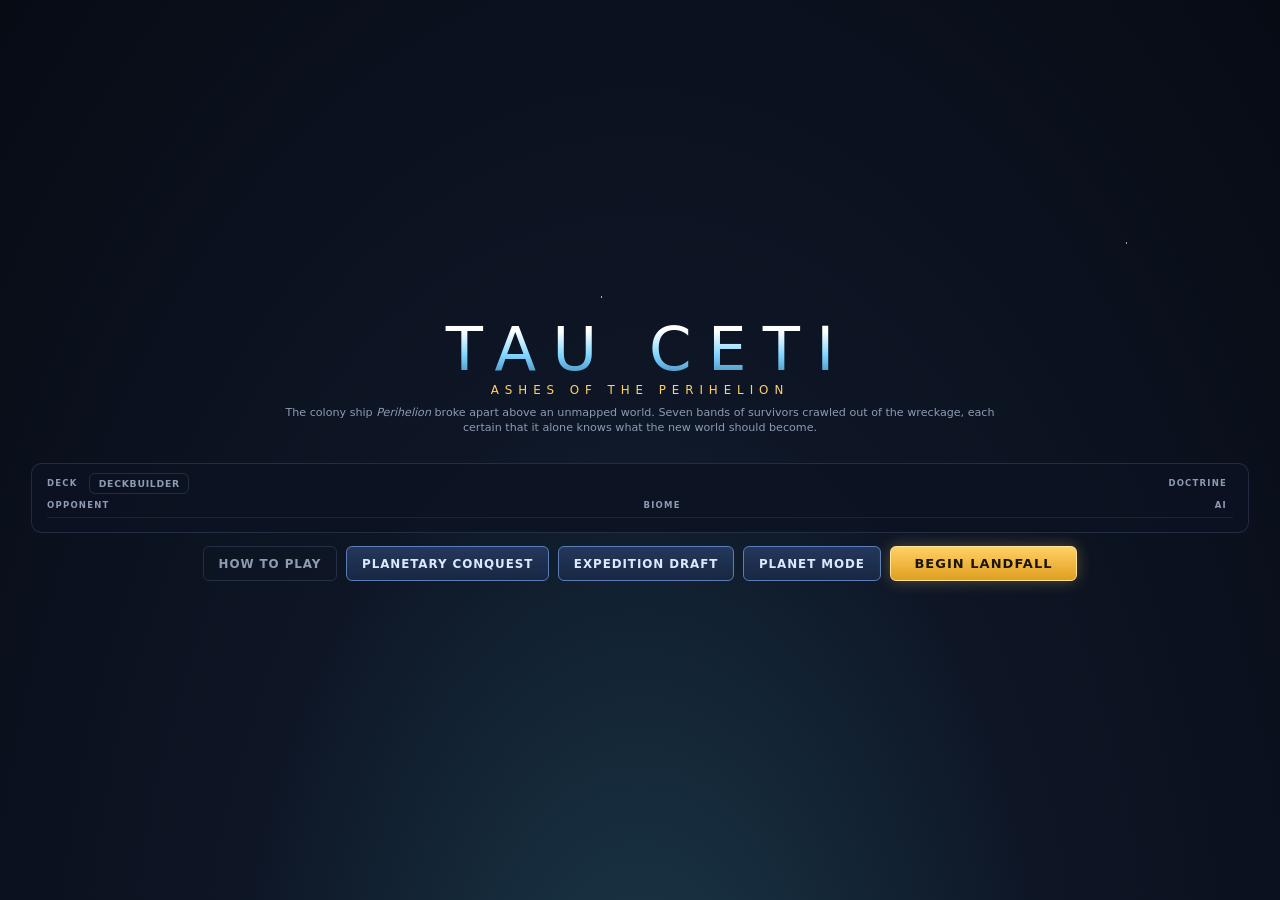
==== index.html @ 10f9f70a "Merge pull request #3 from Pandaemonium/planet-mode Add Planet Mode prototype: 7-faction simultaneou" ====
<!doctype html>
<html lang="en">
<head>
  <meta charset="utf-8">
  <meta name="viewport" content="width=device-width, initial-scale=1">
  <title>Tau Ceti — Ashes of the Perihelion</title>
  <link rel="stylesheet" href="css/style.css">
  <link rel="stylesheet" href="css/planet.css">
</head>
<body>
  <div id="stars"></div>

  <!-- ============================== title / faction select -->
  <section id="screen-title" class="screen">
    <header class="title-head">
      <h1>TAU CETI</h1>
      <p class="tagline">Ashes of the Perihelion</p>
      <p class="intro">
        The colony ship <i>Perihelion</i> broke apart above an unmapped world. Seven bands of survivors
        crawled out of the wreckage, each certain that it alone knows what the new world should become.
      </p>
    </header>

    <div id="faction-list" class="faction-list"></div>

    <div class="setup-panel">
      <div class="setup-row">
        <div class="setup-group">
          <span class="label">Deck</span>
          <div id="deck-chips" class="chips"></div>
          <button id="btn-builder" class="btn ghost small">Deckbuilder</button>
        </div>
        <div class="setup-group">
          <span class="label">Doctrine</span>
          <div id="doc-chips" class="chips"></div>
        </div>
      </div>
      <div class="setup-row">
        <div class="setup-group">
          <span class="label">Opponent</span>
          <div id="opp-chips" class="chips"></div>
        </div>
        <div class="setup-group">
          <span class="label">Biome</span>
          <div id="biome-chips" class="chips"></div>
        </div>
        <div class="setup-group">
          <span class="label">AI</span>
          <div id="diff-chips" class="chips"></div>
        </div>
      </div>
      <div id="setup-desc" class="setup-desc"></div>
    </div>

    <div class="title-buttons">
      <button id="btn-help" class="btn ghost">How to play</button>
      <button id="btn-campaign" class="btn mode-btn">Planetary Conquest</button>
      <button id="btn-draft" class="btn mode-btn">Expedition Draft</button>
      <button id="btn-planet" class="btn mode-btn">Planet Mode</button>
      <button id="btn-start" class="btn primary">Begin Landfall</button>
    </div>
  </section>

  <!-- ============================== game table -->
  <section id="screen-game" class="screen hidden">
    <aside id="side">
      <div id="inspector" class="inspector">
        <div class="insp-empty">Hover a card, unit, location, or lane terrain to inspect it.</div>
      </div>
      <div class="log-wrap">
        <div class="side-title">Colony Log</div>
        <div id="log" class="log"></div>
      </div>
      <div class="side-buttons">
        <button id="btn-help2" class="btn ghost small">Rules</button>
        <button id="btn-mute" class="btn ghost small" title="Toggle sound">🔊</button>
        <button id="btn-quit" class="btn ghost small">Concede</button>
      </div>
    </aside>

    <main id="table">
      <div class="row top-row">
        <div id="leader-1" class="leader-slot"></div>
        <div id="hand-1" class="opp-hand"></div>
      </div>
      <div id="field">
        <div id="lanes"></div>
        <div class="mid-row">
          <div id="hint" class="hint"></div>
          <button id="end-turn" class="btn end-turn">End Turn</button>
        </div>
      </div>
      <div class="row bottom-row">
        <div id="leader-0" class="leader-slot"></div>
        <div id="hand-0" class="hand"></div>
      </div>
    </main>
  </section>

  <!-- ============================== planet mode (prototype; see design/planet-mode.md) -->
  <section id="screen-planet" class="screen hidden">
    <div id="pl-map-wrap">
      <svg id="pl-map" viewBox="-512 -512 1024 1024" xmlns="http://www.w3.org/2000/svg"></svg>
      <div id="pl-banner" class="hidden"></div>
      <button id="pl-skip" class="btn small ghost hidden">Skip</button>
    </div>
    <aside id="pl-side">
      <div id="pl-head"></div>
      <div id="pl-sector"></div>
      <div id="pl-standings"></div>
      <div id="pl-log"></div>
    </aside>
    <div id="pl-handbar">
      <div id="pl-hand"></div>
      <div class="pl-controls">
        <button id="pl-quit" class="btn ghost small">Quit game</button>
        <button id="pl-auto" class="btn small hidden">Auto-play</button>
        <button id="pl-commit" class="btn primary">Commit orders</button>
      </div>
    </div>
    <div id="pl-overlay" class="hidden"></div>
  </section>

  <div id="fx"></div>
  <div id="modal" class="modal hidden"><div id="modal-box" class="modal-box"></div></div>

  <script src="js/world.js"></script>
  <script src="js/art.js"></script>
  <script src="js/cards.js"></script>
  <script src="js/engine.js"></script>
  <script src="js/ai.js"></script>
  <script src="js/decks.js"></script>
  <script src="js/audio.js"></script>
  <script src="js/ui.js"></script>
  <script src="js/planet_cards.js"></script>
  <script src="js/planet.js"></script>
  <script src="js/planet_ai.js"></script>
  <script src="js/planet_ui.js"></script>
</body>
</html>
---- css/style.css ----
/* TAU CETI — everything is sized in rem, and 1rem tracks the viewport, so the whole table scales. */
:root {
  --bg0: #070b14;
  --bg1: #0e1626;
  --panel: rgba(20, 30, 50, 0.72);
  --panel-line: rgba(140, 170, 220, 0.18);
  --ink: #e8eef8;
  --muted: #8d9bb3;
  --gold: #ffd166;
  --energy: #4fd1ff;
  --research: #b58cff;
  --atk: #f2a53a;
  --hp: #e5484d;
  --good: #58d68d;
  --psi: #d08bff;
  --fc: #b9b3a3;
}
.f-neutral { --fc: #b9b3a3; }
.f-rootbound { --fc: #5fbf6a; }
.f-ironwake { --fc: #e39a4a; }
.f-synod { --fc: #6fb6ff; }
.f-tide { --fc: #e06bb5; }
.f-cinder { --fc: #ef5350; }
.f-auric { --fc: #ffd54f; }
.f-redline { --fc: #4dd0e1; }
.f-boss { --fc: #b388ff; }

html { font-size: max(6px, min(1vh, 0.58vw)); }
* { box-sizing: border-box; }
body {
  margin: 0; height: 100vh; overflow: hidden; color: var(--ink);
  font-family: "Segoe UI", system-ui, -apple-system, "Helvetica Neue", Arial, sans-serif;
  font-size: 1.6rem;
  background: radial-gradient(ellipse at 50% 120%, #1b3a4b 0%, var(--bg1) 45%, var(--bg0) 100%);
  user-select: none;
}
#stars {
  position: fixed; inset: 0; pointer-events: none; opacity: 0.7;
  background-image:
    radial-gradient(1px 1px at 12% 18%, #fff 50%, transparent 51%),
    radial-gradient(1px 1px at 31% 72%, #cfe 50%, transparent 51%),
    radial-gradient(1.5px 1.5px at 47% 33%, #fff 50%, transparent 51%),
    radial-gradient(1px 1px at 63% 12%, #fdf 50%, transparent 51%),
    radial-gradient(1px 1px at 78% 58%, #fff 50%, transparent 51%),
    radial-gradient(1.5px 1.5px at 88% 27%, #cdf 50%, transparent 51%),
    radial-gradient(1px 1px at 22% 44%, #fff 50%, transparent 51%),
    radial-gradient(1px 1px at 56% 84%, #fff 50%, transparent 51%),
    radial-gradient(1px 1px at 94% 81%, #fff 50%, transparent 51%),
    radial-gradient(1px 1px at 5% 88%, #fff 50%, transparent 51%);
}
.hidden { display: none !important; }
.screen { position: fixed; inset: 0; }
b { color: var(--gold); font-weight: 700; }

/* ------------------------------------------------------------ buttons */
.btn {
  font: inherit; font-weight: 700; letter-spacing: 0.08em; text-transform: uppercase;
  color: var(--ink); background: #22314f; border: 1px solid #47608f; border-radius: 0.8rem;
  padding: 1rem 2rem; cursor: pointer; transition: transform 0.12s, background 0.15s, box-shadow 0.15s;
}
.btn:hover:not(:disabled) { background: #2d4270; transform: translateY(-1px); }
.btn:disabled { opacity: 0.4; cursor: default; }
.btn.primary { background: linear-gradient(180deg, #ffd166, #e09f1f); color: #1d1503; border-color: #ffe29b; box-shadow: 0 0 2rem rgba(255, 209, 102, 0.3); }
.btn.primary:hover:not(:disabled) { background: linear-gradient(180deg, #ffe08f, #f0b030); }
.btn.mode-btn { background: linear-gradient(180deg, #24385c, #182742); border-color: #5c7eb8; color: #dbe9ff; }
.btn.mode-btn:hover:not(:disabled) { background: linear-gradient(180deg, #2f4978, #203457); box-shadow: 0 0 1.4rem rgba(111, 182, 255, 0.25); }
.btn.ghost { background: transparent; border-color: var(--panel-line); color: var(--muted); }
.btn.ghost:hover:not(:disabled) { color: var(--ink); background: rgba(255, 255, 255, 0.06); }
.btn.small { padding: 0.55rem 1.1rem; font-size: 1.25rem; }

/* ------------------------------------------------------------ title screen */
#screen-title { display: flex; flex-direction: column; align-items: center; justify-content: center; gap: 1.8rem; padding: 1.6rem 2.8rem; overflow-y: auto; }
.title-head { text-align: center; }
.title-head h1 {
  margin: 0; font-size: 8.2rem; font-weight: 200; letter-spacing: 2.2rem; text-indent: 2.2rem; line-height: 1;
  background: linear-gradient(180deg, #fff 20%, #7fd4ff 60%, #3c7fb0); -webkit-background-clip: text; background-clip: text; color: transparent;
}
.tagline { margin: 0.4rem 0 0; font-size: 1.6rem; letter-spacing: 0.8rem; text-transform: uppercase; color: var(--gold); }
.intro { max-width: 96rem; margin: 1rem auto 0; color: var(--muted); line-height: 1.4; font-size: 1.5rem; }

.faction-list {
  display: grid; grid-template-columns: repeat(7, minmax(0, 1fr)); gap: 1.2rem;
  width: 100%; max-width: 164rem;
}
.faction {
  padding: 1.4rem 1.1rem 1.2rem; border-radius: 1.4rem; cursor: pointer; text-align: center;
  background: linear-gradient(180deg, color-mix(in srgb, var(--fc) 14%, #111a2c), #0d1524);
  border: 2px solid color-mix(in srgb, var(--fc) 32%, transparent);
  transition: transform 0.15s, box-shadow 0.15s, border-color 0.15s;
  display: flex; flex-direction: column; gap: 0.55rem; min-width: 0;
}
.faction:hover { transform: translateY(-0.5rem); }
.faction.chosen { border-color: var(--fc); box-shadow: 0 0 3rem color-mix(in srgb, var(--fc) 45%, transparent); transform: translateY(-0.5rem); }
.faction .f-glyph { font-size: 4.4rem; line-height: 1.05; }
.faction .f-glyph.has-art {
  width: 7.4rem; height: 7.4rem; margin: 0 auto 0.2rem; border-radius: 50%; overflow: hidden;
  border: 0.26rem solid var(--fc); box-shadow: 0 0 1.4rem color-mix(in srgb, var(--fc) 50%, transparent);
}
.art-img { width: 100%; height: 100%; object-fit: cover; display: block; }
.faction .f-name { font-size: 1.75rem; font-weight: 700; color: var(--fc); letter-spacing: 0.03em; line-height: 1.15; }
.faction .f-leader { font-size: 1.1rem; text-transform: uppercase; letter-spacing: 0.09em; color: var(--muted); }
.faction .f-motto { font-style: italic; font-size: 1.2rem; min-height: 4.4rem; line-height: 1.3; color: #d6e0f0; }
.faction .f-style { font-size: 1.2rem; color: var(--muted); min-height: 5.2rem; line-height: 1.3; }
.faction .f-power { font-size: 1.18rem; background: rgba(0, 0, 0, 0.34); border-radius: 0.7rem; padding: 0.65rem; line-height: 1.3; min-height: 5.4rem; }
.faction .f-power span { color: var(--fc); font-weight: 700; display: block; margin-bottom: 0.2rem; }
.faction .f-deck { align-self: center; margin-top: auto; }

.setup-panel {
  width: 100%; max-width: 164rem; background: rgba(12, 19, 34, 0.78);
  border: 1px solid var(--panel-line); border-radius: 1.4rem; padding: 1.2rem 2rem;
  display: flex; flex-direction: column; gap: 0.9rem;
}
.setup-row { display: flex; flex-wrap: wrap; align-items: center; justify-content: space-between; gap: 1.2rem 2.4rem; }
.setup-group { display: flex; align-items: center; gap: 0.8rem; flex-wrap: wrap; }
.setup-desc {
  font-size: 1.35rem; color: #b9c8e0; border-top: 1px solid rgba(140, 170, 220, 0.12);
  padding-top: 0.7rem; display: flex; justify-content: space-between; gap: 2rem; flex-wrap: wrap;
}
.setup-desc span b { color: var(--gold); }
.label { text-transform: uppercase; letter-spacing: 0.14em; font-size: 1.15rem; color: var(--muted); font-weight: 700; }
.chips { display: flex; gap: 0.45rem; flex-wrap: wrap; }
.chip { padding: 0.45rem 1.05rem; border-radius: 10rem; border: 1px solid var(--panel-line); color: var(--muted); cursor: pointer; font-size: 1.28rem; transition: background 0.12s, color 0.12s; }
.chip:hover { color: var(--ink); border-color: rgba(200, 220, 255, 0.35); }
.chip.on { background: var(--fc); color: #0a0f18; border-color: var(--fc); font-weight: 700; }
.title-buttons { display: flex; gap: 1.2rem; flex-wrap: wrap; justify-content: center; }
.title-buttons .primary { font-size: 1.75rem; padding: 1.15rem 3.2rem; }

/* ------------------------------------------------------------ game layout */
#screen-game { display: flex; }
#side {
  width: 30rem; flex: none; display: flex; flex-direction: column; gap: 1rem; padding: 1.2rem;
  background: rgba(6, 10, 18, 0.72); border-right: 1px solid var(--panel-line);
}
#table { flex: 1; min-width: 0; display: flex; flex-direction: column; padding: 1rem 1.6rem; gap: 0.6rem; }
.row { display: flex; align-items: center; gap: 1.6rem; }
.top-row { height: 10.6rem; flex: none; }
.bottom-row { height: 25rem; flex: none; align-items: flex-end; }
.bottom-row .leader-slot { align-self: center; }
.leader-slot { width: 45rem; flex: none; }

/* The battlefield: seven lane columns. */
#field { flex: 1; min-height: 0; position: relative; }
#lanes { height: 100%; display: grid; grid-template-columns: repeat(7, minmax(0, 1fr)); gap: 0.5rem; }
.lane {
  display: flex; flex-direction: column; min-width: 0; border-radius: 1.2rem; border: 1px solid var(--panel-line);
  background: linear-gradient(180deg, rgba(70, 26, 38, 0.5) 0%, rgba(20, 30, 50, 0.55) 44%, rgba(20, 30, 50, 0.55) 56%, rgba(20, 60, 66, 0.5) 100%);
  transition: border-color 0.15s, box-shadow 0.15s;
}
.cell { display: grid; place-items: center; min-height: 0; min-width: 0; }
.site-cell { height: 9.4rem; flex: none; }
.unit-cell { flex: 1; }

/* Planetary terrain & Supply Pod center strip */
.lane-gap {
  height: 4.4rem; flex: none; display: flex; align-items: center; justify-content: center; gap: 0.45rem;
  color: rgba(141, 155, 179, 0.42); font-size: 1.15rem; font-weight: 700; letter-spacing: 0.08em;
  border-top: 1px dashed rgba(140, 170, 220, 0.14); border-bottom: 1px dashed rgba(140, 170, 220, 0.14);
  cursor: help; padding: 0 0.4rem; position: relative; z-index: 2;
}
.lane-gap.has-terrain {
  background: color-mix(in srgb, var(--tc) 18%, rgba(8, 12, 22, 0.65));
  border-top-color: color-mix(in srgb, var(--tc) 45%, transparent);
  border-bottom-color: color-mix(in srgb, var(--tc) 45%, transparent);
  color: color-mix(in srgb, var(--tc) 85%, #fff);
}
.terrain-pill { display: inline-flex; align-items: center; gap: 0.25rem; font-size: 1.05rem; white-space: nowrap; overflow: hidden; text-overflow: ellipsis; }
.pod-badge {
  display: inline-flex; align-items: center; gap: 0.2rem; padding: 0.15rem 0.55rem; border-radius: 10rem;
  background: linear-gradient(180deg, #ffe08a, #d8961c); color: #1b1200; font-size: 1.05rem; font-weight: 800;
  box-shadow: 0 0 1rem rgba(255, 209, 102, 0.65); animation: pulse 1.8s infinite; flex: none;
}

.lane.reach { border-color: rgba(255, 107, 107, 0.55); }
.lane.reach .cell.enemy { background: rgba(255, 107, 107, 0.07); }
.lane.coltarget { border-color: var(--gold); box-shadow: inset 0 0 2.6rem rgba(255, 209, 102, 0.16); cursor: crosshair; }
.lane.coltarget:hover { box-shadow: inset 0 0 3.4rem rgba(255, 209, 102, 0.42); }
.lane.flagged { border-color: var(--gold); box-shadow: inset 0 0 4rem rgba(255, 209, 102, 0.45); }

.slot, .plot {
  border: 2px dashed rgba(140, 170, 220, 0.1); display: grid; place-items: center; text-align: center;
  color: transparent; font-size: 1.25rem; font-weight: 700; letter-spacing: 0.14em; text-transform: uppercase;
}
.slot { width: 13.4rem; height: 15.4rem; border-radius: 1.2rem; }
.plot { width: calc(100% - 1.6rem); max-width: 24rem; height: 8rem; border-radius: 0.6rem; }
.slot-target { border-color: var(--gold); color: var(--gold); background: rgba(255, 209, 102, 0.08); cursor: pointer; animation: target 0.9s infinite; }
.slot-target:hover { background: rgba(255, 209, 102, 0.24); }
.slot-move { border-color: var(--energy); color: var(--energy); background: rgba(79, 209, 255, 0.08); cursor: pointer; }
.slot-move:hover { background: rgba(79, 209, 255, 0.24); }

.mid-row {
  position: absolute; left: 0; right: 0; top: 50%; height: 4.4rem; transform: translateY(-50%); padding: 0 0.8rem;
  display: flex; align-items: center; justify-content: space-between; gap: 2rem; pointer-events: none; z-index: 4;
}
.hint { color: #c5cfdf; font-size: 1.45rem; padding: 0.45rem 1.3rem; border-radius: 10rem; background: rgba(6, 10, 18, 0.88); border: 1px solid rgba(140, 170, 220, 0.2); }
.hint:empty { display: none; }
.hint.warn { color: #ff9a8a; border-color: rgba(255, 107, 107, 0.4); }
.end-turn { pointer-events: auto; min-width: 15rem; padding: 0.75rem 1.8rem; margin-left: auto; background: #1f4a3a; border-color: #3f9070; }
.end-turn:hover:not(:disabled) { background: #2a6650; }
.end-turn.nudge { background: linear-gradient(180deg, #ffd166, #e09f1f); color: #1d1503; border-color: #ffe29b; animation: pulse 1.4s infinite; }

/* ------------------------------------------------------------ leader panel */
.leader { display: flex; align-items: center; gap: 1rem; padding: 0.6rem 1rem; border-radius: 1.4rem; background: var(--panel); border: 1px solid color-mix(in srgb, var(--fc) 40%, transparent); }
.leader.active { box-shadow: 0 0 2rem color-mix(in srgb, var(--fc) 35%, transparent); border-color: var(--fc); }
.portrait {
  position: relative; width: 8.2rem; height: 8.2rem; flex: none; border-radius: 50%; cursor: pointer;
  display: grid; place-items: center; font-size: 4.2rem;
  background: radial-gradient(circle at 35% 30%, color-mix(in srgb, var(--fc) 55%, #fff), color-mix(in srgb, var(--fc) 50%, #000) 75%);
  border: 0.35rem solid var(--fc); box-shadow: 0 0.4rem 1.2rem rgba(0, 0, 0, 0.5);
}
.portrait .art-img { border-radius: 50%; }
.portrait .hp, .portrait .armor {
  position: absolute; bottom: -0.7rem; min-width: 3.5rem; height: 3.5rem; padding: 0 0.55rem; border-radius: 2rem;
  display: grid; place-items: center; font-size: 1.9rem; font-weight: 800; border: 0.25rem solid #0a0f18;
}
.portrait .hp { right: -1rem; background: var(--hp); }
.portrait .hp.hurt { background: #a8262b; color: #ffd0d0; }
.portrait .armor { left: -1rem; background: #8a96a8; color: #0a0f18; }
.l-info { flex: 1; min-width: 0; display: flex; flex-direction: column; gap: 0.38rem; }
.l-name { font-weight: 700; font-size: 1.5rem; white-space: nowrap; overflow: hidden; text-overflow: ellipsis; }
.l-fac { font-size: 1.08rem; text-transform: uppercase; letter-spacing: 0.12em; color: var(--fc); white-space: nowrap; overflow: hidden; text-overflow: ellipsis; }
.energy { display: flex; align-items: center; gap: 0.25rem; }
.pip { width: 0.9rem; height: 1.5rem; border-radius: 0.28rem; background: #1b2740; border: 1px solid #2c3c5e; transform: skewX(-12deg); }
.pip.have { background: var(--energy); border-color: #b7ecff; box-shadow: 0 0 0.55rem var(--energy); }
.pip.spent { background: #25557a; border-color: #36709c; }
.energy .num { margin-left: 0.5rem; font-weight: 700; color: var(--energy); font-size: 1.45rem; }
.research { display: flex; align-items: center; gap: 0.6rem; cursor: help; }
.r-bar { position: relative; flex: 1; margin-right: 1.2rem; height: 0.9rem; background: #1b2740; border-radius: 1rem; }
.r-fill { position: absolute; left: 0; top: 0; bottom: 0; border-radius: 1rem; background: linear-gradient(90deg, #7a5cd6, var(--research)); transition: width 0.4s; }
.r-tick { position: absolute; top: -0.45rem; width: 1.8rem; height: 1.8rem; margin-left: -0.9rem; border-radius: 50%; background: #1b2740; border: 2px solid #46557a; font-size: 0.9rem; font-weight: 800; display: grid; place-items: center; color: var(--muted); }
.r-tick.on { background: var(--research); border-color: #e3d4ff; color: #150a2e; box-shadow: 0 0 0.8rem var(--research); }
.r-tick.ascent { border-color: var(--gold); color: var(--gold); }
.r-tick.ascent.on { background: var(--gold); color: #1d1400; box-shadow: 0 0 1.2rem var(--gold); }
.research .num { font-weight: 700; color: var(--research); font-size: 1.45rem; min-width: 4.4rem; }
.counts { font-size: 1.18rem; color: var(--muted); letter-spacing: 0.04em; }
.power {
  position: relative; width: 7.6rem; height: 7.6rem; flex: none; border-radius: 1.5rem; font: inherit; color: var(--ink);
  background: #131d31; border: 2px solid #33415f; display: flex; flex-direction: column; align-items: center; justify-content: center; gap: 0.2rem;
}
.power .p-art { font-size: 2.8rem; line-height: 1; }
.power .p-name { font-size: 0.96rem; text-transform: uppercase; letter-spacing: 0.06em; text-align: center; line-height: 1.1; }
.power .p-cost { position: absolute; top: -0.85rem; left: -0.85rem; width: 2.7rem; height: 2.7rem; border-radius: 50%; background: var(--energy); color: #04202c; font-weight: 800; font-size: 1.55rem; display: grid; place-items: center; border: 2px solid #0a0f18; }
.power.usable { cursor: pointer; border-color: var(--fc); box-shadow: 0 0 1.4rem color-mix(in srgb, var(--fc) 55%, transparent); }
.power.usable:hover { transform: translateY(-2px); }
.power.used { opacity: 0.4; }
.power.selected { border-color: var(--gold); box-shadow: 0 0 2rem var(--gold); }

/* ------------------------------------------------------------ cards */
.card {
  position: relative; font-size: 1.5rem; width: 12em; height: 17em; flex: none; border-radius: 0.9em;
  background: linear-gradient(180deg, #1c2640, #121a2c); border: 0.2em solid var(--fc);
  box-shadow: 0 0.4em 1em rgba(0, 0, 0, 0.55); display: flex; flex-direction: column; text-align: center;
}
.c-art {
  height: 5.8em; margin: 0.35em 0.35em 0; border-radius: 0.6em; display: grid; place-items: center; overflow: hidden;
  background: radial-gradient(circle at 50% 110%, color-mix(in srgb, var(--fc) 70%, #000), color-mix(in srgb, var(--fc) 18%, #0a0f18) 75%);
}
.c-art span { font-size: 3.5em; line-height: 1; filter: drop-shadow(0 0.08em 0.12em rgba(0, 0, 0, 0.6)); }
.card.order .c-art { border-radius: 50% / 0.6em; }
.card.site-card { border-style: double; border-width: 0.36em; border-radius: 0.4em; }
.card.site-card .c-art { border-radius: 0.2em; background: linear-gradient(180deg, color-mix(in srgb, var(--fc) 16%, #0a0f18) 55%, color-mix(in srgb, var(--fc) 60%, #000) 56%); }
.card.project { border-color: var(--gold); box-shadow: 0 0 1.4em rgba(255, 209, 102, 0.35), 0 0.4em 1em rgba(0, 0, 0, 0.65); }
.card.project .c-type { color: var(--gold); }
.card.overcharged { box-shadow: 0 0 1.4em rgba(255, 213, 79, 0.75), 0 0.4em 1em rgba(0, 0, 0, 0.55) !important; }
.c-name { font-weight: 700; font-size: 0.9em; margin-top: 0.3em; padding: 0 0.3em; line-height: 1.1; }
.c-type { font-size: 0.58em; text-transform: uppercase; letter-spacing: 0.11em; color: var(--fc); margin-top: 0.2em; }
.c-text { flex: 1; font-size: 0.78em; line-height: 1.24; padding: 0.3em 0.65em 0; color: #cfd8e8; display: flex; flex-direction: column; justify-content: center; margin-bottom: 1.75em; overflow: hidden; }
.c-text i { color: var(--muted); font-size: 0.9em; }
.c-cost, .c-atk, .c-hp {
  position: absolute; width: 2.3em; height: 2.3em; border-radius: 50%; display: grid; place-items: center;
  font-weight: 800; font-size: 1.1em; border: 0.14em solid #0a0f18; color: #fff; text-shadow: 0 1px 2px rgba(0, 0, 0, 0.6);
}
.c-cost { top: -0.5em; left: -0.5em; background: radial-gradient(circle at 35% 30%, #9fe8ff, #1b8fc4); color: #03202c; text-shadow: none; }
.c-cost.cheap { background: radial-gradient(circle at 35% 30%, #b8ffd0, #2fae62); }
.c-atk { bottom: -0.45em; left: -0.45em; background: radial-gradient(circle at 35% 30%, #ffd08a, #c67812); border-radius: 0.5em; }
.c-hp { bottom: -0.45em; right: -0.45em; background: radial-gradient(circle at 35% 30%, #ff9a9d, #b8252b); }
.c-hp.c-int { background: radial-gradient(circle at 35% 30%, #d3e4ff, #44669e); border-radius: 0.45em; }
.buffed { color: #9dffb8 !important; }
.hurt { color: #ffb3b3 !important; }

/* hand */
.hand { flex: 1; min-width: 0; height: 100%; display: flex; align-items: flex-end; justify-content: center; padding-bottom: 0.6rem; }
.hand .card { font-size: 1.42rem; transition: transform 0.15s, box-shadow 0.15s, filter 0.15s; filter: brightness(0.8) saturate(0.75); cursor: default; }
.hand .card.playable { filter: none; cursor: pointer; box-shadow: 0 0 1.2em color-mix(in srgb, var(--good) 65%, transparent), 0 0.4em 1em rgba(0, 0, 0, 0.55); }
.hand .card:hover { transform: translateY(-2.2em) scale(1.12); z-index: 20; filter: none; }
.hand .card.selected { transform: translateY(-0.7em) scale(1.03); z-index: 21; filter: none; border-color: var(--gold); box-shadow: 0 0 2em var(--gold); }
.hand .card.shake { animation: shake 0.3s; }
.opp-hand { flex: 1; display: flex; justify-content: center; align-items: center; height: 100%; }
.card-back {
  width: 5.8rem; height: 8.2rem; border-radius: 0.7rem; margin-left: -2rem; border: 2px solid #46557a;
  background: repeating-linear-gradient(45deg, #17223a 0 0.6rem, #1e2c4a 0.6rem 1.2rem); box-shadow: 0 0.3rem 0.8rem rgba(0, 0, 0, 0.5);
  display: grid; place-items: center; font-size: 2.2rem; color: #46557a;
}
.card-back:first-child { margin-left: 0; }

/* ------------------------------------------------------------ units on the battlefield */
.unit {
  position: relative; font-size: 1.4rem; width: 9.6em; height: 11em; flex: none; border-radius: 0.9em;
  background: radial-gradient(circle at 50% 100%, color-mix(in srgb, var(--fc) 45%, #0a0f18), #141d31 80%);
  border: 0.22em solid var(--fc); box-shadow: 0 0.4em 1em rgba(0, 0, 0, 0.5);
  display: flex; flex-direction: column; align-items: center; cursor: pointer; transition: box-shadow 0.15s, transform 0.15s;
}
.unit .u-name { font-size: 0.7em; font-weight: 700; margin-top: 0.35em; padding: 0 0.35em; max-width: 100%; white-space: nowrap; overflow: hidden; text-overflow: ellipsis; }
.unit .u-art { flex: 1; width: 100%; display: grid; place-items: center; font-size: 3.7em; line-height: 1; filter: drop-shadow(0 0.08em 0.1em rgba(0, 0, 0, 0.6)); }
.unit .u-art.has-art {
  width: calc(100% - 0.6em); margin: 0.25em 0.3em 0.15em; border-radius: 0.5em; overflow: hidden;
  border: 1px solid color-mix(in srgb, var(--fc) 45%, rgba(255, 255, 255, 0.12));
  filter: none; box-shadow: inset 0 0 0.8em rgba(0, 0, 0, 0.45);
}
.unit .u-kw { height: 1.7em; display: flex; gap: 0.16em; margin-bottom: 1.35em; flex-wrap: nowrap; }
.unit .u-kw span { font-size: 0.78em; min-width: 1.55em; height: 1.55em; padding: 0 0.25em; border-radius: 1em; background: rgba(0, 0, 0, 0.62); border: 1px solid rgba(255, 255, 255, 0.25); display: grid; place-items: center; }
.unit .u-kw span.promo { border-color: var(--gold); color: var(--gold); }
.unit .c-atk, .unit .c-hp { font-size: 1.25em; }
.unit.fixed { border-radius: 0.2em; border-style: double; border-width: 0.4em; }
.unit.guard { box-shadow: 0 0 0 0.3em #c9d3e0, 0 0.4em 1em rgba(0, 0, 0, 0.5); }
.unit.shielded::after { content: ''; position: absolute; inset: -0.5em; border-radius: 1.3em; border: 0.2em solid rgba(120, 220, 255, 0.85); box-shadow: inset 0 0 1.4em rgba(120, 220, 255, 0.45), 0 0 1em rgba(120, 220, 255, 0.5); pointer-events: none; }
.unit.jammed, .site.jammed { filter: saturate(0.25) brightness(0.75); }
.unit.jammed::before, .site.jammed::before {
  content: '⊘ JAM'; position: absolute; top: 0.35em; right: 0.35em; font-size: 0.72em; font-weight: 800;
  color: #8fe3ff; background: rgba(6, 18, 36, 0.9); border: 1px solid #4fd1ff; border-radius: 0.4em; padding: 0.1em 0.35em; z-index: 4;
}
.unit.asleep:not(.jammed) .u-art { opacity: 0.55; }
.unit.asleep:not(.jammed)::before { content: 'z'; position: absolute; top: 1.6em; right: 0.5em; font-size: 1.1em; font-weight: 700; color: var(--muted); font-style: italic; }
.unit.ready { box-shadow: 0 0 0 0.22em var(--good), 0 0 1.6em var(--good); }
.unit.ready.guard { box-shadow: 0 0 0 0.3em #c9d3e0, 0 0 0 0.5em var(--good), 0 0 1.6em var(--good); }
.unit.can-move { box-shadow: 0 0 0 0.18em var(--energy), 0 0 1em color-mix(in srgb, var(--energy) 60%, transparent); }
.unit.ready:hover, .unit.can-move:hover { transform: translateY(-0.4em); }
.unit.selected { transform: translateY(-0.6em) scale(1.05); box-shadow: 0 0 0 0.25em var(--gold), 0 0 2.2em var(--gold) !important; z-index: 5; }
.unit.enter, .site.enter { animation: pop 0.35s ease-out; }
.targetable { cursor: crosshair !important; animation: target 0.9s infinite; }
.unit.targetable, .portrait.targetable, .site.targetable { box-shadow: 0 0 0 0.3rem #ff6b6b, 0 0 2.4rem #ff6b6b !important; }
.targetable.friendly { box-shadow: 0 0 0 0.3rem var(--good), 0 0 2.4rem var(--good) !important; }
.unit.flagged, .site.flagged, .portrait.flagged { box-shadow: 0 0 0 0.4rem var(--gold), 0 0 3rem var(--gold) !important; }

/* ------------------------------------------------------------ locations on the battlefield */
.site {
  position: relative; width: calc(100% - 1.6rem); max-width: 24rem; height: 8rem; flex: none; border-radius: 0.6rem; cursor: pointer;
  border: 0.4rem double var(--fc); box-shadow: 0 0.4rem 1rem rgba(0, 0, 0, 0.5);
  background: linear-gradient(180deg, color-mix(in srgb, var(--fc) 24%, #101829), #0d1423);
  display: flex; align-items: center; gap: 0.5rem; padding: 0 0.5rem; transition: box-shadow 0.15s;
}
.site.project {
  border-color: var(--gold);
  background: linear-gradient(180deg, rgba(255, 209, 102, 0.22), #151423);
  box-shadow: 0 0 1.4rem rgba(255, 209, 102, 0.32), 0 0.4rem 1rem rgba(0, 0, 0, 0.55);
}
.site.project .s-name { color: var(--gold); }
.site .s-art { font-size: 3rem; line-height: 1; flex: none; filter: drop-shadow(0 0.2rem 0.3rem rgba(0, 0, 0, 0.6)); }
.site .s-art.has-art {
  width: 5.6rem; height: 5.6rem; border-radius: 0.45rem; overflow: hidden; filter: none;
  border: 1px solid color-mix(in srgb, var(--fc) 55%, rgba(255, 255, 255, 0.2));
}
.site.project .s-art.has-art { border-color: var(--gold); }
.site .s-body { flex: 1; min-width: 0; }
.site .s-name { font-size: 1.2rem; font-weight: 700; line-height: 1.1; }
.site .s-brief { font-size: 1.04rem; line-height: 1.15; color: var(--muted); margin-top: 0.22rem; padding-right: 1.3rem; }
.site .c-int { font-size: 1.45rem; bottom: -1rem; right: -1rem; }
.site.working { box-shadow: 0 0 0 0.15rem var(--research), 0 0 1.4rem color-mix(in srgb, var(--research) 65%, transparent); }
.site.working .s-brief { color: #dccbff; }
.site.idle { filter: saturate(0.55) brightness(0.85); }

/* ------------------------------------------------------------ sidebar */
.inspector { height: 55rem; flex: none; display: flex; flex-direction: column; align-items: center; gap: 0.8rem; padding-top: 1rem; overflow-y: auto; scrollbar-width: thin; }
.inspector .card { font-size: 2rem; }
.insp-empty { color: var(--muted); font-size: 1.4rem; text-align: center; margin-top: 16rem; padding: 0 2rem; line-height: 1.5; }
.insp-notes { width: 100%; font-size: 1.24rem; line-height: 1.38; color: #c5cfdf; display: flex; flex-direction: column; gap: 0.45rem; padding: 0 0.4rem; margin-top: 0.4rem; }
.insp-notes div { background: rgba(255, 255, 255, 0.05); border-radius: 0.6rem; padding: 0.45rem 0.75rem; }
.insp-flavor { font-style: italic; color: #aebed6; border-left: 2px solid var(--gold); padding-left: 0.75rem !important; background: rgba(255, 209, 102, 0.06) !important; }
.insp-leader { text-align: center; padding: 0 0.8rem; display: flex; flex-direction: column; gap: 0.8rem; align-items: center; }
.insp-leader .big { font-size: 7rem; line-height: 1; }
.insp-leader .big.has-art {
  width: 13rem; height: 13rem; border-radius: 50%; overflow: hidden;
  border: 0.35rem solid var(--fc); box-shadow: 0 0 2rem color-mix(in srgb, var(--fc) 45%, transparent);
}
.quote-toast .qt-art { font-size: 4.4rem; flex: none; }
.quote-toast .qt-art.has-art {
  width: 11.2rem; height: 8rem; border-radius: 0.7rem; overflow: hidden;
  border: 1.5px solid var(--gold); box-shadow: 0 0 1.4rem rgba(255, 209, 102, 0.35);
}
.insp-leader .nm { font-size: 1.9rem; font-weight: 700; color: var(--fc); }
.insp-leader .sub { color: var(--muted); font-size: 1.32rem; line-height: 1.4; }
.side-title { font-size: 1.2rem; text-transform: uppercase; letter-spacing: 0.2em; color: var(--muted); padding: 0.4rem 0.2rem; border-top: 1px solid var(--panel-line); }
.log-wrap { flex: 1; min-height: 0; display: flex; flex-direction: column; }
.log { flex: 1; overflow-y: auto; font-size: 1.26rem; line-height: 1.42; color: #b9c4d6; padding-right: 0.4rem; scrollbar-width: thin; scrollbar-color: #33415f transparent; }
.log div { padding: 0.14rem 0.2rem; }
.log .turn { color: var(--gold); margin-top: 0.6rem; text-transform: uppercase; letter-spacing: 0.12em; font-size: 1.12rem; }
.log .foe { color: #f0a8a8; }
.log .sys { color: var(--research); }
.log .gold { color: var(--gold); }
.log .log-card { cursor: help; text-decoration: underline dotted rgba(255, 209, 102, 0.45); text-underline-offset: 2px; }
.log .log-card:hover { color: var(--gold); text-decoration-color: var(--gold); }
.side-buttons { display: flex; gap: 0.6rem; justify-content: space-between; }
.side-buttons .btn { flex: 1; }
#btn-mute { flex: 0 0 4.6rem; padding: 0.55rem 0; text-align: center; }

/* ------------------------------------------------------------ effects layer */
#fx { position: fixed; inset: 0; pointer-events: none; z-index: 100; }
.floater { position: fixed; font-size: 3.4rem; font-weight: 900; transform: translate(-50%, -50%); text-shadow: 0 0 0.6rem #000, 0 0.2rem 0 #000; animation: floatUp 1.1s ease-out forwards; }
.floater.dmg { color: #ff5d5d; }
.floater.psi { color: var(--psi); }
.floater.heal { color: #6dffa0; }
.floater.block { color: #8fe3ff; font-size: 2.3rem; }
.floater.armor { color: #cdd6e3; font-size: 2.7rem; }
.floater.jam { color: #8fe3ff; font-size: 2.2rem; }
.floater.promote { color: var(--gold); font-size: 2.4rem; }
.ghost-unit { position: fixed; margin: 0; animation: die 0.5s ease-in forwards; }
.banner {
  position: fixed; left: 0; right: 0; top: 42%; text-align: center; font-size: 6.6rem; font-weight: 200; letter-spacing: 1.5rem; text-transform: uppercase;
  text-shadow: 0 0 3rem rgba(127, 212, 255, 0.9); animation: banner 1.1s ease-out forwards;
  background: linear-gradient(90deg, transparent, rgba(6, 10, 18, 0.85) 30%, rgba(6, 10, 18, 0.85) 70%, transparent); padding: 1.5rem 0;
}
.banner.foe { text-shadow: 0 0 3rem rgba(255, 107, 107, 0.9); }

/* SMAC-style Secret Project / Breakthrough Quote Toast */
.quote-toast {
  position: fixed; top: 2.4rem; left: 50%; transform: translateX(-50%);
  width: 68rem; max-width: 90vw; padding: 1.4rem 2.2rem; border-radius: 1.2rem;
  background: linear-gradient(135deg, rgba(16, 24, 44, 0.96), rgba(32, 24, 48, 0.96));
  border: 2px solid var(--gold); box-shadow: 0 1rem 4rem rgba(0, 0, 0, 0.85), 0 0 2.5rem rgba(255, 209, 102, 0.35);
  display: flex; align-items: center; gap: 1.6rem; animation: toastIn 0.35s ease-out;
}
.quote-toast .qt-art { font-size: 4.4rem; flex: none; }
.quote-toast .qt-kicker { font-size: 1.05rem; letter-spacing: 0.22em; text-transform: uppercase; color: var(--gold); font-weight: 700; }
.quote-toast .qt-title { font-size: 2rem; font-weight: 700; color: #fff; margin: 0.15rem 0 0.35rem; }
.quote-toast .qt-body { font-style: italic; font-size: 1.38rem; color: #d5e0f5; line-height: 1.38; }

.flash { position: fixed; left: 50%; top: 46%; transform: translate(-50%, -50%); display: flex; flex-direction: column; align-items: center; gap: 1.4rem; animation: flashIn 0.25s ease-out; }
.flash .card { font-size: 2.2rem; box-shadow: 0 0 5rem rgba(0, 0, 0, 0.9), 0 0 3rem color-mix(in srgb, var(--fc) 60%, transparent); }
.flash .who { font-size: 1.5rem; letter-spacing: 0.3em; text-transform: uppercase; color: #ffb0b0; background: rgba(6, 10, 18, 0.85); padding: 0.5rem 1.6rem; border-radius: 10rem; }
.flash .power-card { width: 30rem; padding: 2rem; border-radius: 1.6rem; background: #131d31; border: 2px solid var(--fc); text-align: center; box-shadow: 0 0 5rem rgba(0, 0, 0, 0.9); }
.flash .power-card .big { font-size: 5.5rem; }
.flash .power-card .nm { font-size: 2.1rem; font-weight: 700; color: var(--fc); margin: 0.6rem 0; }

/* ------------------------------------------------------------ modals */
.modal { position: fixed; inset: 0; z-index: 200; background: rgba(4, 7, 13, 0.84); display: grid; place-items: center; backdrop-filter: blur(4px); }
.modal-box { max-width: 154rem; max-height: 92vh; overflow-y: auto; background: #101829; border: 1px solid var(--panel-line); border-radius: 2rem; padding: 2.6rem 3.4rem; box-shadow: 0 2rem 8rem rgba(0, 0, 0, 0.8); scrollbar-width: thin; }
.modal-box h2 { margin: 0 0 1.4rem; font-weight: 300; font-size: 3.3rem; letter-spacing: 0.35rem; text-transform: uppercase; }
.modal-box h3 { margin: 1.5rem 0 0.6rem; font-size: 1.4rem; text-transform: uppercase; letter-spacing: 0.18em; color: var(--gold); }
.modal-box p, .modal-box li { line-height: 1.46; color: #c9d3e4; font-size: 1.48rem; margin-top: 0; }
.modal-box ul { margin: 0; padding-left: 2.2rem; }
.modal-actions { display: flex; gap: 1.2rem; justify-content: center; margin-top: 2rem; flex-wrap: wrap; }
.help { width: 122rem; }
.help .cols { display: grid; grid-template-columns: 1fr 1fr; gap: 0 3.6rem; }
.kw-list { display: grid; grid-template-columns: auto 1fr; gap: 0.4rem 1.2rem; font-size: 1.35rem; color: #c9d3e4; line-height: 1.32; }
.kw-list span:nth-child(odd) { color: var(--gold); font-weight: 700; white-space: nowrap; }
.gallery { display: flex; flex-wrap: wrap; gap: 2rem 1.6rem; justify-content: center; padding: 0.8rem 0.4rem; width: 132rem; max-width: 100%; }
.gallery .card { font-size: 1.48rem; }
.gallery .qty { position: absolute; top: -0.5em; right: -0.5em; background: #0a0f18; border: 1px solid var(--fc); color: var(--fc); border-radius: 1em; font-size: 0.8em; font-weight: 700; padding: 0.1em 0.6em; }
.result { text-align: center; width: 72rem; }
.result .big { font-size: 8.5rem; line-height: 1.1; }
.result h2 { font-size: 5.4rem; letter-spacing: 1rem; margin-bottom: 0.6rem; }
.result.win h2 { color: var(--gold); }
.result.lose h2 { color: #ff7b7b; }

/* ------------------------------------------------------------ deckbuilder screen */
#screen-builder { display: flex; flex-direction: column; gap: 1rem; padding: 1.2rem 1.8rem 1.4rem; }
.bd-top { display: flex; align-items: center; gap: 2.2rem; flex: none; }
.bd-top h2 { margin: 0; font-weight: 300; font-size: 2.8rem; letter-spacing: 0.7rem; text-transform: uppercase; }
.bd-rules { margin-left: auto; color: var(--muted); font-size: 1.3rem; }
.bd-main { flex: 1; min-height: 0; display: grid; grid-template-columns: 30rem minmax(0, 1fr) 36rem; gap: 1.6rem; }
.bd-lib, .bd-deck {
  background: rgba(8, 13, 24, 0.78); border: 1px solid var(--panel-line); border-radius: 1.2rem;
  padding: 1.2rem; display: flex; flex-direction: column; gap: 0.9rem; min-height: 0;
}
.bd-input {
  background: #0a101e; border: 1px solid var(--panel-line); color: var(--ink); border-radius: 0.6rem;
  padding: 0.55rem 0.9rem; font: inherit; font-size: 1.3rem; min-width: 0; user-select: text;
}
.bd-input:focus { outline: none; border-color: var(--energy); }

/* library + card detail */
.bd-lib-head { display: flex; align-items: center; justify-content: space-between; }
.bd-lib-list { flex: none; max-height: 22rem; overflow-y: auto; display: flex; flex-direction: column; gap: 0.35rem; scrollbar-width: thin; scrollbar-color: #33415f transparent; padding: 1px; }
.bl-row {
  display: flex; align-items: center; gap: 0.6rem; padding: 0.5rem 0.7rem; border-radius: 0.6rem; flex: none;
  background: rgba(255, 255, 255, 0.05); border-left: 3px solid var(--fc); cursor: pointer; font-size: 1.28rem;
}
.bl-row:hover { background: rgba(255, 255, 255, 0.1); }
.bl-row.on { background: color-mix(in srgb, var(--fc) 20%, transparent); outline: 1px solid var(--fc); cursor: default; }
.bl-art { flex: none; white-space: nowrap; }
.bl-pact { font-size: 0.85em; color: var(--muted); }
.bl-name { flex: 1; white-space: nowrap; overflow: hidden; text-overflow: ellipsis; }
.bl-name i { color: var(--gold); font-size: 0.9em; }
.bl-n { flex: none; color: var(--muted); font-weight: 700; font-size: 1.1rem; }
.bl-n.ok { color: var(--good); }
.bd-lib .inspector { flex: 1; height: auto; min-height: 0; }
.bd-lib .inspector .card { font-size: 1.9rem; }
.bd-lib .insp-empty { margin-top: 10rem; }

/* faction / pact / doctrine */
.bd-pool { display: flex; flex-direction: column; gap: 0.8rem; min-width: 0; min-height: 0; }
.bd-setup {
  flex: none; display: grid; grid-template-columns: auto minmax(0, 1fr); gap: 0.55rem 1.4rem; align-items: center;
  background: rgba(12, 19, 34, 0.78); border: 1px solid var(--panel-line); border-radius: 1.2rem; padding: 1rem 1.4rem;
}
.bd-setup .chip { font-size: 1.2rem; padding: 0.35rem 0.9rem; white-space: nowrap; }
.bd-row { display: flex; align-items: center; gap: 0.6rem 1.4rem; flex-wrap: wrap; }
.bd-inline { font-size: 1.2rem; color: #b9c8e0; }
.bd-note {
  grid-column: 2; font-size: 1.2rem; line-height: 1.3; color: #b9c8e0;
  display: flex; align-items: center; justify-content: space-between; gap: 1.6rem;
}
.bd-note b:first-child { color: var(--fc); }
.bd-note i { color: var(--muted); }
.bd-presets { flex: none; display: flex; align-items: center; gap: 0.5rem; }

/* filters + card pool */
.bd-filters { flex: none; display: flex; align-items: center; gap: 1.2rem; }
.bd-filter-chips { flex: 1; display: flex; flex-wrap: wrap; gap: 0.4rem 1.6rem; }
.bd-filter-chips .chips { gap: 0.3rem; flex-wrap: nowrap; }
.bd-filter-chips .chip { font-size: 1.15rem; padding: 0.3rem 0.8rem; white-space: nowrap; }
#bd-search { flex: none; width: 20rem; }
.bd-grid { flex: 1; min-height: 0; overflow-y: auto; padding: 0 0.8rem 2rem 0.2rem; scrollbar-width: thin; scrollbar-color: #33415f transparent; }
.bd-group {
  position: sticky; top: 0; z-index: 6; display: flex; align-items: baseline; gap: 1.2rem; padding: 0.7rem 0.4rem 0.5rem;
  background: #0c1423; border-bottom: 1px solid color-mix(in srgb, var(--fc) 55%, transparent);
}
.bd-group .g-name { font-size: 1.4rem; font-weight: 700; color: var(--fc); text-transform: uppercase; letter-spacing: 0.14em; }
.bd-group .g-note { font-size: 1.2rem; color: var(--muted); }
.bd-cards { display: grid; grid-template-columns: repeat(auto-fill, minmax(15.8rem, 1fr)); justify-items: center; gap: 1.9rem 0.6rem; padding: 1.5rem 0.6rem 1.6rem; }
.bd-empty { color: var(--muted); text-align: center; padding: 5rem 2rem; font-size: 1.4rem; line-height: 1.5; }
.b-card-wrap { position: relative; cursor: pointer; transition: transform 0.12s; }
.b-card-wrap:hover { transform: translateY(-0.4rem); }
.b-card-wrap .card { font-size: 1.28rem; }
.b-card-wrap.maxed .card { filter: brightness(0.8); }
.b-card-wrap.blocked { cursor: not-allowed; }
.b-card-wrap.blocked .card { filter: grayscale(0.8) brightness(0.55); }
.b-count {
  position: absolute; top: -0.6rem; right: -0.6rem; z-index: 3;
  background: #0a0f18; border: 2px solid var(--panel-line); color: var(--muted);
  border-radius: 10rem; padding: 0.15rem 0.7rem; font-size: 1.2rem; font-weight: 800;
}
.b-count.has { background: var(--gold); color: #161000; border-color: #fff2c2; }

/* the deck being built */
.bd-name { font-size: 1.55rem; font-weight: 700; }
.bd-stats { flex: none; display: flex; flex-direction: column; gap: 0.55rem; }
.bd-count { display: flex; align-items: baseline; justify-content: space-between; font-size: 1.5rem; }
.bd-count strong { color: var(--gold); }
.bd-count strong.ok { color: var(--good); }
.bd-pactn { font-size: 1.25rem; font-weight: 700; color: var(--fc); }
.bd-pactn.over { color: #ff8a80; }
.bd-types { font-size: 1.2rem; color: var(--muted); }
.bd-issue { font-size: 1.2rem; line-height: 1.3; padding: 0.35rem 0.7rem; border-radius: 0.5rem; }
.bd-issue.err { background: rgba(255, 107, 107, 0.14); color: #ffb0a0; }
.bd-issue.warn { background: rgba(255, 209, 102, 0.1); color: #f1d9a0; }
.curve { display: flex; align-items: flex-end; gap: 0.45rem; height: 7rem; padding: 0.4rem 0.2rem; border-bottom: 1px solid var(--panel-line); }
.curve-col { flex: 1; display: flex; flex-direction: column; align-items: center; gap: 0.2rem; height: 100%; justify-content: flex-end; }
.curve-bar { width: 100%; background: linear-gradient(180deg, var(--energy), #206b9e); border-radius: 0.3rem 0.3rem 0 0; min-height: 2px; transition: height 0.2s; }
.curve-n { font-size: 1.05rem; color: var(--muted); }
.b-list { flex: 1; min-height: 0; overflow-y: auto; display: flex; flex-direction: column; gap: 0.35rem; scrollbar-width: thin; scrollbar-color: #33415f transparent; padding-right: 0.3rem; }
.b-row {
  display: flex; align-items: center; gap: 0.6rem; padding: 0.4rem 0.7rem; border-radius: 0.6rem; flex: none;
  background: rgba(255, 255, 255, 0.05); cursor: pointer; font-size: 1.28rem; border-left: 3px solid var(--fc);
}
.b-row:hover { background: rgba(255, 100, 100, 0.16); }
.b-row.illegal { outline: 1px solid #ff6b6b; }
.b-row .br-cost { width: 2rem; height: 2rem; border-radius: 50%; background: #1b8fc4; color: #021a24; font-weight: 800; display: grid; place-items: center; font-size: 1.15rem; flex: none; }
.b-row .br-name { flex: 1; white-space: nowrap; overflow: hidden; text-overflow: ellipsis; }
.b-row .br-pact { flex: none; font-size: 0.95rem; text-transform: uppercase; letter-spacing: 0.08em; color: var(--fc); border: 1px solid var(--fc); border-radius: 10rem; padding: 0 0.5rem; }
.b-row .br-qty { color: var(--gold); font-weight: 800; }
.code-row { flex: none; display: flex; gap: 0.5rem; }
.code-row input { flex: 1; font-size: 1.15rem; }
.bd-msg { flex: none; font-size: 1.22rem; line-height: 1.3; min-height: 3.2rem; color: var(--good); }
.bd-msg.bad { color: #ffb0a0; }
.bd-actions { flex: none; display: grid; grid-template-columns: repeat(4, 1fr); gap: 0.5rem; }
.bd-actions .btn { padding: 0.6rem 0.2rem; font-size: 1.05rem; letter-spacing: 0.03em; }
#bd-play { flex: none; }

/* ------------------------------------------------------------ campaign & draft modals */
.camp-wrap { width: 126rem; max-width: 90vw; }
.camp-grid { display: grid; grid-template-columns: repeat(auto-fit, minmax(34rem, 1fr)); gap: 1.4rem; margin-top: 1.2rem; }
.camp-card {
  background: linear-gradient(180deg, color-mix(in srgb, var(--fc) 14%, #131d32), #0c1322);
  border: 2px solid color-mix(in srgb, var(--fc) 35%, transparent); border-radius: 1.2rem;
  padding: 1.4rem 1.6rem; display: flex; flex-direction: column; gap: 0.6rem;
}
.camp-card.cleared { border-color: var(--good); }
.camp-head { display: flex; align-items: center; justify-content: space-between; gap: 1rem; }
.camp-title { font-size: 1.8rem; font-weight: 700; color: var(--fc); }
.camp-badge { font-size: 1.1rem; padding: 0.2rem 0.7rem; border-radius: 10rem; background: rgba(0, 0, 0, 0.4); color: var(--muted); font-weight: 700; text-transform: uppercase; }
.camp-card.cleared .camp-badge { background: rgba(88, 214, 141, 0.2); color: var(--good); }
.camp-meta { font-size: 1.22rem; color: var(--muted); }
.camp-brief { font-size: 1.32rem; color: #d0dbec; line-height: 1.38; flex: 1; }

.draft-wrap { width: 132rem; max-width: 92vw; }
.draft-packs { display: grid; grid-template-columns: repeat(3, 1fr); gap: 1.6rem; margin-top: 1.4rem; }
.draft-pack {
  background: rgba(18, 28, 48, 0.85); border: 2px solid var(--panel-line); border-radius: 1.4rem;
  padding: 1.4rem; display: flex; flex-direction: column; align-items: center; gap: 1rem; cursor: pointer;
  transition: transform 0.14s, border-color 0.14s, box-shadow 0.14s;
}
.draft-pack:hover { transform: translateY(-0.4rem); border-color: var(--gold); box-shadow: 0 0 2.4rem rgba(255, 209, 102, 0.25); }
.draft-pack-cards { display: flex; gap: 0.8rem; justify-content: center; flex-wrap: wrap; }
.draft-pack-cards .card { font-size: 1.08rem; }

/* ------------------------------------------------------------ responsive */
@media (max-width: 1180px) {
  .faction-list { grid-template-columns: repeat(auto-fit, minmax(22rem, 1fr)); }
  .draft-packs { grid-template-columns: 1fr; }
}

/* ------------------------------------------------------------ keyframes */
@keyframes pulse { 0%, 100% { box-shadow: 0 0 0.6rem rgba(255, 209, 102, 0.4); } 50% { box-shadow: 0 0 2.4rem rgba(255, 209, 102, 0.9); } }
@keyframes target { 0%, 100% { filter: brightness(1); } 50% { filter: brightness(1.3); } }
@keyframes pop { from { transform: scale(0.4); opacity: 0; } 70% { transform: scale(1.1); } to { transform: scale(1); } }
@keyframes shake { 25% { translate: -0.5em 0; } 75% { translate: 0.5em 0; } }
@keyframes floatUp { 0% { opacity: 0; margin-top: 0; scale: 0.5; } 15% { opacity: 1; scale: 1.25; } 30% { scale: 1; } 100% { opacity: 0; margin-top: -7rem; } }
@keyframes die { to { transform: scale(0.55) rotate(9deg); opacity: 0; filter: grayscale(1) brightness(0.5); } }
@keyframes banner { 0% { opacity: 0; letter-spacing: 3.6rem; } 20% { opacity: 1; letter-spacing: 1.5rem; } 75% { opacity: 1; } 100% { opacity: 0; } }
@keyframes flashIn { from { opacity: 0; transform: translate(-50%, -50%) scale(0.7); } }
@keyframes toastIn { from { opacity: 0; transform: translate(-50%, -2rem); } to { opacity: 1; transform: translate(-50%, 0); } }
---- css/planet.css ----
/* TAU CETI — Planet Mode screen (prototype). Everything is prefixed pl- so it can't touch the lane game. */
#screen-planet {
  display: grid; grid-template-columns: auto minmax(0, 1fr); grid-template-rows: minmax(0, 1fr) auto;
  gap: 1.2rem; padding: 1.2rem;
  background: radial-gradient(circle at 38% 40%, #04170e 0%, #020a07 55%, #010403 100%);
}
#pl-map-wrap { position: relative; height: calc(100vh - 2.4rem - 1.2rem - 23rem); aspect-ratio: 1; }
#pl-map { width: 100%; height: 100%; display: block; }
#pl-banner {
  position: absolute; left: 50%; top: 1.5%; transform: translateX(-50%); z-index: 3; max-width: 96%;
  padding: 0.8rem 1.8rem; border-radius: 1rem; text-align: center; font-size: 1.6rem; font-weight: 700;
  background: rgba(2, 14, 8, 0.9); border: 1px solid rgba(125, 255, 189, 0.5); color: #eafff2;
  font-family: "Consolas", "Lucida Console", monospace; box-shadow: 0 0 2rem rgba(0, 0, 0, 0.7);
}
#pl-skip { position: absolute; right: 1%; bottom: 1%; z-index: 3; }

/* map */
.pl-rim { fill: none; stroke: rgba(60, 255, 150, 0.4); stroke-width: 3; }
.pl-sector { fill-opacity: 0.42; stroke: rgba(60, 255, 150, 0.35); stroke-width: 1.5; cursor: pointer; transition: fill-opacity 0.15s; }
.pl-sector:hover { fill-opacity: 0.68; }
.pl-sector.landable { fill-opacity: 0.6; }
/* Borders and highlights: strokes are twice the visible width and clipped to the sector, so only the inner half shows. */
.pl-ctrl { fill: none; stroke-width: 10; stroke-opacity: 0.6; }
.pl-hl { fill: none; pointer-events: none; }
.pl-hl.sel { stroke: #fff; stroke-width: 8; }
.pl-hl.legal { stroke: #7dffbd; stroke-width: 7; stroke-dasharray: 10 7; animation: pl-dash 1.2s linear infinite; fill: rgba(125, 255, 189, 0.12); }
.pl-hl.target { stroke: #ffd166; stroke-width: 7; stroke-dasharray: 10 7; animation: pl-dash 1.2s linear infinite; fill: rgba(255, 209, 102, 0.14); }
.pl-hl.chosen { stroke: #ffd166; stroke-width: 10; fill: rgba(255, 209, 102, 0.2); }
.pl-hl.hot { stroke: #ff6a4d; stroke-width: 10; animation: pl-flash 0.45s ease-in-out infinite alternate; }
@keyframes pl-dash { to { stroke-dashoffset: -34; } }
@keyframes pl-flash { from { stroke-opacity: 0.25; fill: rgba(255, 106, 77, 0); } to { stroke-opacity: 1; fill: rgba(255, 106, 77, 0.3); } }
.pl-marks, .pl-pieces, .pl-arrows, .pl-floats { pointer-events: none; }
.pl-ticon { font-size: 17px; text-anchor: middle; dominant-baseline: middle; opacity: 0.8; }
.pl-tile rect { stroke-width: 2; filter: drop-shadow(0 1px 3px rgba(0, 0, 0, 0.8)); }
.pl-tile.city rect { stroke-width: 2.5; }
.pl-tico { font-size: 16px; text-anchor: middle; dominant-baseline: middle; }
.pl-tile.city .pl-tico { font-size: 17px; font-weight: 700; fill: #0a0f14; }
.pl-tile.back .pl-tico { fill: #9fd9b9; font-weight: 700; font-family: monospace; }
.pl-tile.face { animation: pl-flip 0.35s ease-out; transform-box: fill-box; transform-origin: center; }
@keyframes pl-flip { from { opacity: 0.2; } to { opacity: 1; } }
.pl-tsub { font-size: 10px; font-weight: 700; fill: #fff; text-anchor: middle; paint-order: stroke; stroke: #000; stroke-width: 2.5px; }
.pl-tile.city .pl-tsub { fill: #0a0f14; stroke: none; }
.pl-more { font-size: 13px; font-weight: 700; fill: #ffd166; paint-order: stroke; stroke: #000; stroke-width: 3px; }
.pl-float { font-size: 22px; font-weight: 800; fill: #ff6a4d; text-anchor: middle; paint-order: stroke; stroke: #000; stroke-width: 4px; animation: pl-rise 1s ease-out both; }
.pl-float.large { font-size: 28px; fill: #ffd166; }
@keyframes pl-rise { from { opacity: 0; transform: translateY(8px); } 20% { opacity: 1; } to { opacity: 0.9; transform: translateY(-18px); } }

/* side panel */
#pl-side {
  min-width: 0; display: flex; flex-direction: column; gap: 1rem; min-height: 0;
  font-family: "Consolas", "Lucida Console", monospace; color: #c8f5dc;
}
#pl-side > div { background: rgba(6, 26, 16, 0.78); border: 1px solid rgba(60, 255, 150, 0.22); border-radius: 1rem; padding: 1rem 1.2rem; }
#pl-side h3 { margin: 0 0 0.5rem; font-size: 1.7rem; color: #eafff2; }
#pl-side p { margin: 0.4rem 0; line-height: 1.4; font-size: 1.35rem; }
.pl-sub { color: #6fa98a; font-size: 1.2rem; }
.pl-warn { color: #ffb347 !important; }
.pl-cap { float: right; font-size: 1.2rem; color: #ffd166; font-weight: 400; }
.pl-clock { display: flex; justify-content: space-between; align-items: baseline; font-size: 1.9rem; letter-spacing: 0.1em; text-transform: uppercase; color: #7dffbd; }
.pl-bar { height: 0.5rem; background: rgba(60, 255, 150, 0.12); border-radius: 1rem; margin: 0.5rem 0 0.8rem; overflow: hidden; }
.pl-bar i { display: block; height: 100%; background: linear-gradient(90deg, #3cff96, #c45ad8); }
.pl-me { border-left: 0.4rem solid var(--fc, #3cff96); padding-left: 1rem; line-height: 1.5; font-size: 1.4rem; }
.pl-out { color: #ff6a4d; text-transform: uppercase; font-size: 1.2rem; }
#pl-sector { flex: 1 1 auto; overflow-y: auto; min-height: 12rem; scrollbar-width: thin; }
.pl-terrain { color: #9fd9b9; }
.pl-zoom { display: flex; flex-wrap: wrap; gap: 0.8rem; margin: 0.8rem 0; }
.pl-citycard { flex: 1 1 100%; border: 1px solid var(--fc); border-left-width: 0.6rem; border-radius: 0.8rem; padding: 0.7rem 1rem; font-size: 1.35rem; background: rgba(0, 0, 0, 0.25); }
.pl-cityhead { color: var(--fc); font-weight: 700; font-size: 1.55rem; }
.pl-attached { display: flex; flex-wrap: wrap; gap: 0.4rem 1rem; margin-top: 0.4rem; color: #ffd166; }
.pl-found { cursor: pointer; color: #ffd166; text-decoration: underline; align-self: center; font-size: 1.25rem; }
.pl-actions { margin-top: 0.6rem; display: flex; gap: 0.8rem; }
.pl-neigh { margin-top: 0.8rem; display: flex; flex-wrap: wrap; gap: 0.5rem; align-items: center; }
.pl-nchip { cursor: pointer; padding: 0.2rem 0.7rem; border-radius: 0.6rem; border: 1px solid var(--fc); font-size: 1.2rem; color: #eafff2; }
.pl-nchip:hover { background: rgba(60, 255, 150, 0.14); }
#pl-standings { flex: none; }
.pl-row { display: grid; grid-template-columns: 1.4rem 1fr auto 3.6rem; gap: 0.8rem; align-items: center; font-size: 1.25rem; padding: 0.15rem 0; }
.pl-row b { text-align: right; color: #eafff2; }
.pl-row.me .pl-rname { text-decoration: underline; }
.pl-row.dead { opacity: 0.4; }
.pl-dot { width: 1.1rem; height: 1.1rem; border-radius: 50%; background: var(--fc); }
.pl-rname { color: var(--fc); white-space: nowrap; overflow: hidden; text-overflow: ellipsis; }
#pl-log { flex: 0 1 18rem; overflow-y: auto; font-size: 1.2rem; scrollbar-width: thin; min-height: 6rem; }
.pl-logline { padding: 0.15rem 0; line-height: 1.35; }
.pl-turn { color: #7dffbd; text-transform: uppercase; letter-spacing: 0.15em; font-size: 1.1rem; }

/* hand */
#pl-handbar { grid-column: 1 / -1; display: flex; gap: 1.2rem; align-items: stretch; height: 23rem; }
#pl-hand { flex: 1; display: flex; gap: 0.9rem; overflow-x: auto; align-items: flex-end; padding: 0.4rem; scrollbar-width: thin; font-family: "Consolas", "Lucida Console", monospace; color: #c8f5dc; }
.pl-handslot { display: flex; flex-direction: column; align-items: center; gap: 0.3rem; }
.pl-scrap { cursor: pointer; font-size: 1.1rem; color: #6fa98a; font-family: "Consolas", monospace; }
.pl-scrap:hover { color: #ffd166; }
.pl-controls { display: flex; flex-direction: column; gap: 0.8rem; justify-content: flex-end; min-width: 18rem; }

/* cards */
.pl-card {
  position: relative; width: 14.5rem; flex: none; border: 2px solid var(--fc); border-radius: 0.9rem; overflow: hidden;
  background: linear-gradient(180deg, #0f2219, #07120c); color: #dff7e8; font-family: "Segoe UI", system-ui, sans-serif;
  box-shadow: 0 0.4rem 1.2rem rgba(0, 0, 0, 0.6); transition: transform 0.12s, box-shadow 0.12s;
}
.pl-card.inhand { cursor: pointer; height: 20rem; }
.pl-card.inhand:hover { transform: translateY(-0.6rem); box-shadow: 0 0.8rem 2rem rgba(60, 255, 150, 0.25); }
.pl-card.picked { outline: 3px solid #ffd166; transform: translateY(-0.8rem); }
.pl-card.queued { opacity: 0.55; outline: 2px dashed #ffd166; }
.pl-card.scrapped { opacity: 0.3; filter: grayscale(1); }
.pl-card.dear { opacity: 0.6; }
.pl-card.zoom { width: 13.5rem; }
.pl-card.zoom.mine { cursor: pointer; }
.pl-card.zoom.mine:hover { box-shadow: 0 0 1.4rem rgba(60, 255, 150, 0.35); }
.pl-ctop { display: flex; align-items: center; gap: 0.5rem; padding: 0.35rem 0.5rem; background: rgba(0, 0, 0, 0.45); }
.pl-cost { flex: none; width: 2.2rem; height: 2.2rem; border-radius: 50%; display: grid; place-items: center; font-weight: 800; font-size: 1.3rem; background: var(--energy, #4fd1ff); color: #04121a; }
.pl-cname { font-weight: 700; font-size: 1.25rem; line-height: 1.1; white-space: nowrap; overflow: hidden; text-overflow: ellipsis; }
.pl-cart { height: 7rem; display: grid; place-items: center; background: #050d09; overflow: hidden; }
.pl-cart img { width: 100%; height: 100%; object-fit: cover; }
.pl-cicon2 { font-size: 4rem; }
.pl-ctype { font-size: 1rem; text-transform: uppercase; letter-spacing: 0.08em; color: var(--fc); padding: 0.25rem 0.5rem 0; }
.pl-cstats { font-size: 1.2rem; font-weight: 700; padding: 0 0.5rem; color: #ffd166; }
.pl-ctext { font-size: 1.1rem; line-height: 1.25; padding: 0.2rem 0.5rem 0.5rem; color: #bfe0cc; }
.pl-badge { position: absolute; top: 2.9rem; left: 0; right: 0; text-align: center; font-size: 1.1rem; font-weight: 700; background: rgba(0, 0, 0, 0.78); color: #ffd166; padding: 0.2rem; }
.t-event { --fc2: #c45ad8; }

/* overlays */
#pl-overlay { position: fixed; inset: 0; z-index: 150; background: rgba(1, 6, 4, 0.82); display: grid; place-items: center; backdrop-filter: blur(3px); }
.pl-panel {
  max-width: 110rem; max-height: 92vh; overflow-y: auto; padding: 2.6rem 3.4rem; border-radius: 1.6rem;
  background: #04140c; border: 1px solid rgba(60, 255, 150, 0.35); box-shadow: 0 0 6rem rgba(60, 255, 150, 0.12);
  color: #c8f5dc; font-family: "Consolas", "Lucida Console", monospace;
}
.pl-panel h2 { margin: 0 0 1rem; font-weight: 300; letter-spacing: 0.35rem; text-transform: uppercase; color: #7dffbd; font-size: 3.2rem; }
.pl-panel h3 { color: #ffd166; text-transform: uppercase; letter-spacing: 0.15em; font-size: 1.4rem; }
.pl-panel p { line-height: 1.5; font-size: 1.5rem; }
.pl-proto { font-size: 1.3rem; letter-spacing: 0.1em; color: #ffd166; border: 1px solid #ffd166; border-radius: 0.6rem; padding: 0.2rem 0.6rem; vertical-align: middle; }
.pl-facs { display: grid; grid-template-columns: repeat(auto-fill, minmax(24rem, 1fr)); gap: 1rem; }
.pl-fac {
  font: inherit; color: #eafff2; text-align: left; cursor: pointer; display: grid; grid-template-columns: 4rem 1fr; gap: 0.2rem 1rem;
  background: rgba(60, 255, 150, 0.05); border: 1px solid var(--fc); border-left-width: 0.5rem; border-radius: 1rem; padding: 1rem 1.2rem;
}
.pl-fac:hover { background: rgba(60, 255, 150, 0.14); }
.pl-fac b { color: var(--fc); font-size: 1.5rem; }
.pl-fart { grid-row: span 2; font-size: 3rem; align-self: center; }
.pl-buttons { display: flex; gap: 1rem; justify-content: center; margin-top: 2rem; flex-wrap: wrap; }
.pl-standings .pl-row { grid-template-columns: 2.4rem 1fr auto; font-size: 1.6rem; padding: 0.4rem 0; }
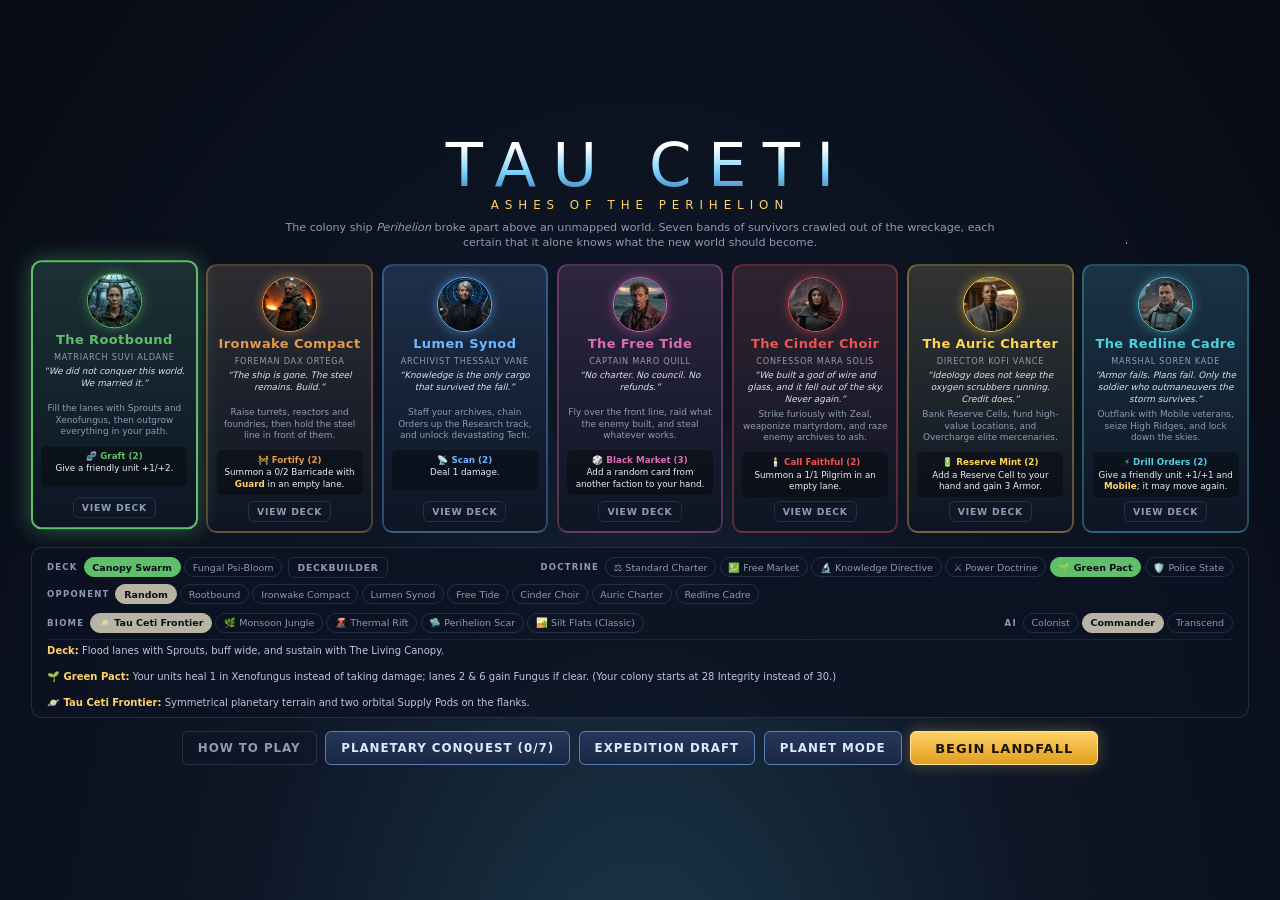
==== commit 04dfbe4a: "Merge pull request #4 from Pandaemonium/lanes-and-locations new cards" ====
--- a/index.html
+++ b/index.html
@@ -58,6 +58,54 @@
       <button id="btn-draft" class="btn mode-btn">Expedition Draft</button>
       <button id="btn-planet" class="btn mode-btn">Planet Mode</button>
       <button id="btn-start" class="btn primary">Begin Landfall</button>
+    </div>
+  </section>
+
+  <!-- ============================== deckbuilder -->
+  <section id="screen-builder" class="screen hidden">
+    <header class="bd-top">
+      <button id="bd-back" class="btn ghost small">← Title screen</button>
+      <h2>Deckbuilder</h2>
+      <div class="bd-rules">30 cards · 2 copies each (1 of a Secret Project) · up to 10 cards from one Pact partner</div>
+    </header>
+    <div class="bd-main">
+      <aside class="bd-lib">
+        <div class="bd-lib-head">
+          <span class="label">Your decks</span>
+          <button id="bd-new" class="btn ghost small">+ New deck</button>
+        </div>
+        <div id="bd-lib-list" class="bd-lib-list"></div>
+        <div class="side-title">Card detail</div>
+        <div id="bd-inspector" class="inspector"></div>
+      </aside>
+
+      <section class="bd-pool">
+        <div id="bd-setup" class="bd-setup"></div>
+        <div class="bd-filters">
+          <div id="bd-filter-chips" class="bd-filter-chips"></div>
+          <input id="bd-search" class="bd-input" type="search" placeholder="Search cards…" autocomplete="off" spellcheck="false">
+        </div>
+        <div id="bd-grid" class="bd-grid"></div>
+      </section>
+
+      <aside class="bd-deck">
+        <input id="bd-name" class="bd-input bd-name" type="text" maxlength="32" placeholder="Deck name" autocomplete="off" spellcheck="false">
+        <div id="bd-stats" class="bd-stats"></div>
+        <div id="bd-list" class="b-list"></div>
+        <div class="code-row">
+          <input id="bd-code" class="bd-input" type="text" placeholder="Paste a deck code…" autocomplete="off" spellcheck="false">
+          <button id="bd-export" class="btn ghost small">Export</button>
+          <button id="bd-import" class="btn ghost small">Import</button>
+        </div>
+        <div id="bd-msg" class="bd-msg"></div>
+        <div class="bd-actions">
+          <button id="bd-save" class="btn small">Save</button>
+          <button id="bd-copy" class="btn ghost small">Save as copy</button>
+          <button id="bd-clear" class="btn ghost small">Clear</button>
+          <button id="bd-delete" class="btn ghost small">Delete</button>
+        </div>
+        <button id="bd-play" class="btn primary">Save &amp; use this deck</button>
+      </aside>
     </div>
   </section>
 
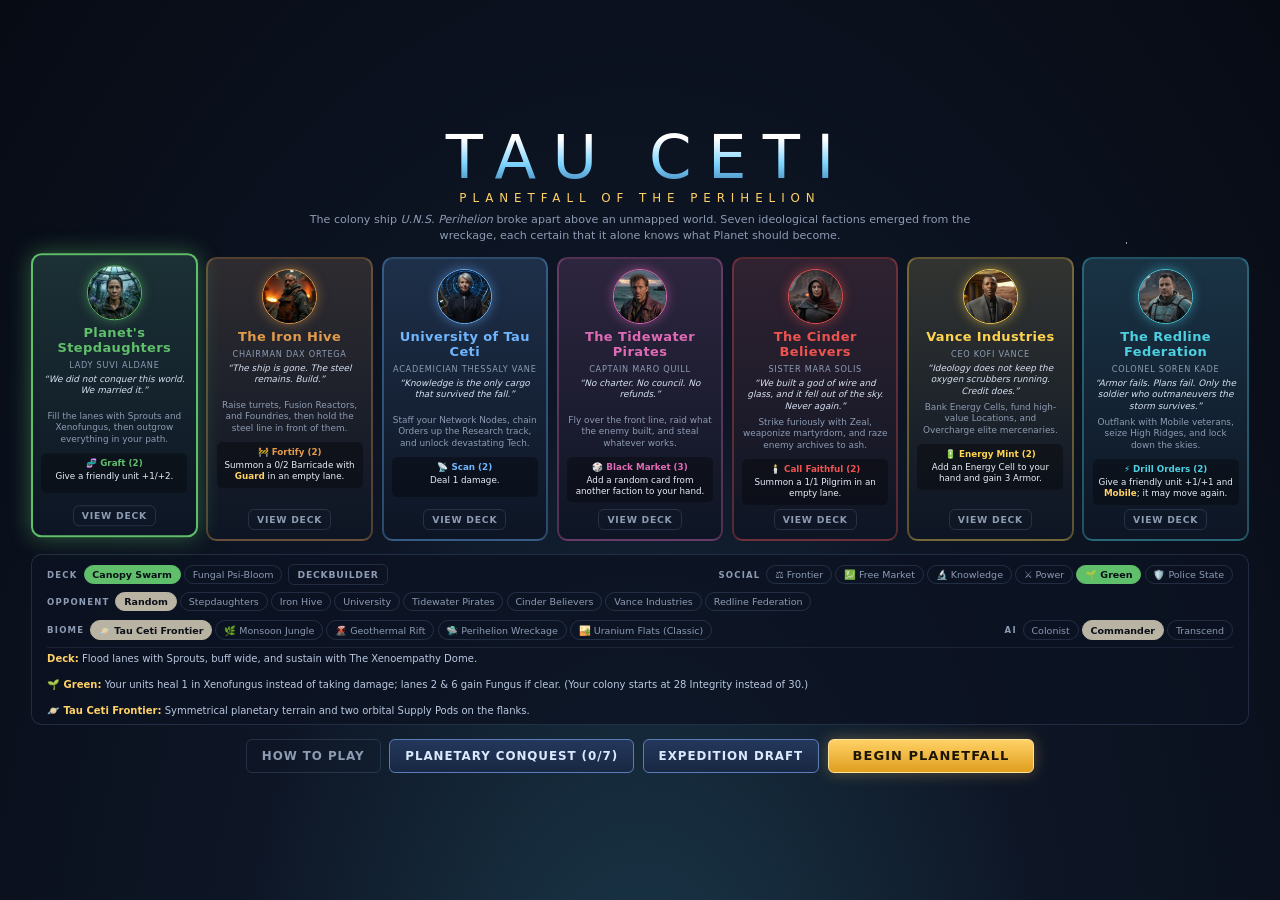
==== commit b1a57bec: "update names" ====
--- a/index.html
+++ b/index.html
@@ -3,9 +3,8 @@
 <head>
   <meta charset="utf-8">
   <meta name="viewport" content="width=device-width, initial-scale=1">
-  <title>Tau Ceti — Ashes of the Perihelion</title>
+  <title>Tau Ceti — Planetfall of the Perihelion</title>
   <link rel="stylesheet" href="css/style.css">
-  <link rel="stylesheet" href="css/planet.css">
 </head>
 <body>
   <div id="stars"></div>
@@ -14,10 +13,10 @@
   <section id="screen-title" class="screen">
     <header class="title-head">
       <h1>TAU CETI</h1>
-      <p class="tagline">Ashes of the Perihelion</p>
+      <p class="tagline">Planetfall of the Perihelion</p>
       <p class="intro">
-        The colony ship <i>Perihelion</i> broke apart above an unmapped world. Seven bands of survivors
-        crawled out of the wreckage, each certain that it alone knows what the new world should become.
+        The colony ship <i>U.N.S. Perihelion</i> broke apart above an unmapped world. Seven ideological factions
+        emerged from the wreckage, each certain that it alone knows what Planet should become.
       </p>
     </header>
 
@@ -31,7 +30,7 @@
           <button id="btn-builder" class="btn ghost small">Deckbuilder</button>
         </div>
         <div class="setup-group">
-          <span class="label">Doctrine</span>
+          <span class="label">Social</span>
           <div id="doc-chips" class="chips"></div>
         </div>
       </div>
@@ -56,8 +55,7 @@
       <button id="btn-help" class="btn ghost">How to play</button>
       <button id="btn-campaign" class="btn mode-btn">Planetary Conquest</button>
       <button id="btn-draft" class="btn mode-btn">Expedition Draft</button>
-      <button id="btn-planet" class="btn mode-btn">Planet Mode</button>
-      <button id="btn-start" class="btn primary">Begin Landfall</button>
+      <button id="btn-start" class="btn primary">Begin Planetfall</button>
     </div>
   </section>
 
@@ -145,30 +143,6 @@
     </main>
   </section>
 
-  <!-- ============================== planet mode (prototype; see design/planet-mode.md) -->
-  <section id="screen-planet" class="screen hidden">
-    <div id="pl-map-wrap">
-      <svg id="pl-map" viewBox="-512 -512 1024 1024" xmlns="http://www.w3.org/2000/svg"></svg>
-      <div id="pl-banner" class="hidden"></div>
-      <button id="pl-skip" class="btn small ghost hidden">Skip</button>
-    </div>
-    <aside id="pl-side">
-      <div id="pl-head"></div>
-      <div id="pl-sector"></div>
-      <div id="pl-standings"></div>
-      <div id="pl-log"></div>
-    </aside>
-    <div id="pl-handbar">
-      <div id="pl-hand"></div>
-      <div class="pl-controls">
-        <button id="pl-quit" class="btn ghost small">Quit game</button>
-        <button id="pl-auto" class="btn small hidden">Auto-play</button>
-        <button id="pl-commit" class="btn primary">Commit orders</button>
-      </div>
-    </div>
-    <div id="pl-overlay" class="hidden"></div>
-  </section>
-
   <div id="fx"></div>
   <div id="modal" class="modal hidden"><div id="modal-box" class="modal-box"></div></div>
 
@@ -180,9 +154,5 @@
   <script src="js/decks.js"></script>
   <script src="js/audio.js"></script>
   <script src="js/ui.js"></script>
-  <script src="js/planet_cards.js"></script>
-  <script src="js/planet.js"></script>
-  <script src="js/planet_ai.js"></script>
-  <script src="js/planet_ui.js"></script>
 </body>
 </html>
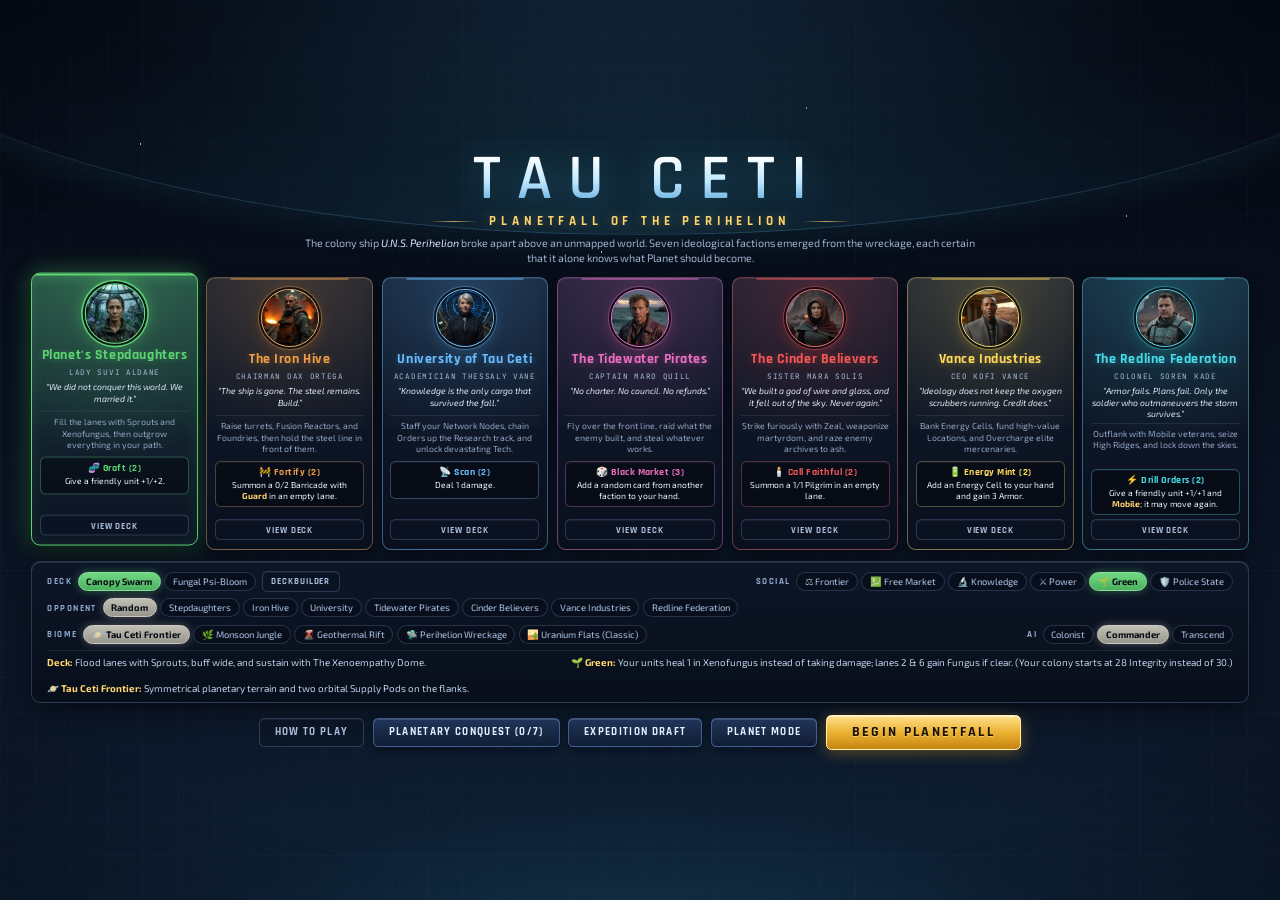
==== commit 8fe7dfd6: "visual update" ====
--- a/index.html
+++ b/index.html
@@ -4,10 +4,15 @@
   <meta charset="utf-8">
   <meta name="viewport" content="width=device-width, initial-scale=1">
   <title>Tau Ceti — Planetfall of the Perihelion</title>
-  <link rel="stylesheet" href="css/style.css">
+  <link rel="preconnect" href="https://fonts.googleapis.com">
+  <link rel="preconnect" href="https://fonts.gstatic.com" crossorigin>
+  <link rel="stylesheet" href="https://fonts.googleapis.com/css2?family=Exo+2:ital,wght@0,400;0,500;0,600;0,700;1,400&family=JetBrains+Mono:wght@500;700&family=Rajdhani:wght@500;600;700&display=swap">
+  <link rel="stylesheet" href="css/style.css?v=3">
+  <link rel="stylesheet" href="css/planet.css?v=2">
 </head>
 <body>
   <div id="stars"></div>
+  <div id="atmosphere"></div>
 
   <!-- ============================== title / faction select -->
   <section id="screen-title" class="screen">
@@ -55,6 +60,7 @@
       <button id="btn-help" class="btn ghost">How to play</button>
       <button id="btn-campaign" class="btn mode-btn">Planetary Conquest</button>
       <button id="btn-draft" class="btn mode-btn">Expedition Draft</button>
+      <button id="btn-planet" class="btn mode-btn">Planet Mode</button>
       <button id="btn-start" class="btn primary">Begin Planetfall</button>
     </div>
   </section>
@@ -143,6 +149,30 @@
     </main>
   </section>
 
+  <!-- ============================== planet mode (prototype; see design/planet-mode.md) -->
+  <section id="screen-planet" class="screen hidden">
+    <div id="pl-map-wrap">
+      <svg id="pl-map" viewBox="-512 -512 1024 1024" xmlns="http://www.w3.org/2000/svg"></svg>
+      <div id="pl-banner" class="hidden"></div>
+      <button id="pl-skip" class="btn small ghost hidden">Skip</button>
+    </div>
+    <aside id="pl-side">
+      <div id="pl-head"></div>
+      <div id="pl-sector"></div>
+      <div id="pl-standings"></div>
+      <div id="pl-log"></div>
+    </aside>
+    <div id="pl-handbar">
+      <div id="pl-hand"></div>
+      <div class="pl-controls">
+        <button id="pl-quit" class="btn ghost small">Quit game</button>
+        <button id="pl-auto" class="btn small hidden">Auto-play</button>
+        <button id="pl-commit" class="btn primary">Commit orders</button>
+      </div>
+    </div>
+    <div id="pl-overlay" class="hidden"></div>
+  </section>
+
   <div id="fx"></div>
   <div id="modal" class="modal hidden"><div id="modal-box" class="modal-box"></div></div>
 
@@ -154,5 +184,9 @@
   <script src="js/decks.js"></script>
   <script src="js/audio.js"></script>
   <script src="js/ui.js"></script>
+  <script src="js/planet_cards.js"></script>
+  <script src="js/planet.js"></script>
+  <script src="js/planet_ai.js"></script>
+  <script src="js/planet_ui.js"></script>
 </body>
 </html>
--- a/css/style.css
+++ b/css/style.css
@@ -1,595 +1,2102 @@
-/* TAU CETI — everything is sized in rem, and 1rem tracks the viewport, so the whole table scales. */
+/* TAU CETI — Planetfall of the Perihelion
+ * Orbital Command & Exoplanet Tabletop visual system.
+ * Everything is sized in rem, and 1rem tracks the viewport so the entire table scales crisply.
+ */
 :root {
-  --bg0: #070b14;
-  --bg1: #0e1626;
-  --panel: rgba(20, 30, 50, 0.72);
-  --panel-line: rgba(140, 170, 220, 0.18);
-  --ink: #e8eef8;
-  --muted: #8d9bb3;
-  --gold: #ffd166;
-  --energy: #4fd1ff;
-  --research: #b58cff;
-  --atk: #f2a53a;
-  --hp: #e5484d;
-  --good: #58d68d;
-  --psi: #d08bff;
+  --bg0: #050810;
+  --bg1: #0c1526;
+  --bg2: #122136;
+  --panel: rgba(11, 18, 33, 0.84);
+  --panel-solid: #0c1424;
+  --panel-line: rgba(138, 178, 232, 0.2);
+  --panel-hi: rgba(210, 232, 255, 0.12);
+  --ink: #ecf2fc;
+  --muted: #8fa3c0;
+  --gold: #ffd46b;
+  --gold-deep: #c48718;
+  --energy: #4cd8ff;
+  --research: #ba8fff;
+  --atk: #f5a638;
+  --hp: #e64952;
+  --good: #52e093;
+  --psi: #d68fff;
   --fc: #b9b3a3;
-}
-.f-neutral { --fc: #b9b3a3; }
-.f-rootbound { --fc: #5fbf6a; }
-.f-ironwake { --fc: #e39a4a; }
-.f-synod { --fc: #6fb6ff; }
-.f-tide { --fc: #e06bb5; }
-.f-cinder { --fc: #ef5350; }
-.f-auric { --fc: #ffd54f; }
-.f-redline { --fc: #4dd0e1; }
-.f-boss { --fc: #b388ff; }
+  --font-display: "Rajdhani", "Bahnschrift", "DIN Alternate", "Segoe UI", sans-serif;
+  --font-body: "Exo 2", "Segoe UI", system-ui, -apple-system, "Helvetica Neue", Arial, sans-serif;
+  --font-mono: "JetBrains Mono", "Cascadia Code", "Consolas", monospace;
+}
+
+.f-neutral   { --fc: #b8b6aa; }
+.f-rootbound { --fc: #5cd472; }
+.f-ironwake  { --fc: #ee9e46; }
+.f-synod     { --fc: #67bdff; }
+.f-tide      { --fc: #ec6ec0; }
+.f-cinder    { --fc: #f55855; }
+.f-auric     { --fc: #ffd859; }
+.f-redline   { --fc: #46dce8; }
+.f-boss      { --fc: #c08dff; }
 
 html { font-size: max(6px, min(1vh, 0.58vw)); }
 * { box-sizing: border-box; }
+
 body {
-  margin: 0; height: 100vh; overflow: hidden; color: var(--ink);
-  font-family: "Segoe UI", system-ui, -apple-system, "Helvetica Neue", Arial, sans-serif;
+  margin: 0;
+  height: 100vh;
+  overflow: hidden;
+  color: var(--ink);
+  font-family: var(--font-body);
   font-size: 1.6rem;
-  background: radial-gradient(ellipse at 50% 120%, #1b3a4b 0%, var(--bg1) 45%, var(--bg0) 100%);
+  background:
+    radial-gradient(ellipse 90% 55% at 50% 112%, rgba(28, 92, 118, 0.48) 0%, rgba(15, 42, 66, 0.28) 42%, transparent 72%),
+    radial-gradient(ellipse 70% 45% at 50% -10%, rgba(44, 78, 128, 0.25) 0%, transparent 65%),
+    linear-gradient(180deg, #04070f 0%, #091120 48%, #0d1a2c 100%);
   user-select: none;
-}
+  -webkit-font-smoothing: antialiased;
+}
+
+/* Deep orbital starfield + subtle twinkling constellations */
 #stars {
-  position: fixed; inset: 0; pointer-events: none; opacity: 0.7;
+  position: fixed;
+  inset: 0;
+  pointer-events: none;
+  opacity: 0.78;
   background-image:
-    radial-gradient(1px 1px at 12% 18%, #fff 50%, transparent 51%),
-    radial-gradient(1px 1px at 31% 72%, #cfe 50%, transparent 51%),
-    radial-gradient(1.5px 1.5px at 47% 33%, #fff 50%, transparent 51%),
-    radial-gradient(1px 1px at 63% 12%, #fdf 50%, transparent 51%),
-    radial-gradient(1px 1px at 78% 58%, #fff 50%, transparent 51%),
-    radial-gradient(1.5px 1.5px at 88% 27%, #cdf 50%, transparent 51%),
-    radial-gradient(1px 1px at 22% 44%, #fff 50%, transparent 51%),
-    radial-gradient(1px 1px at 56% 84%, #fff 50%, transparent 51%),
-    radial-gradient(1px 1px at 94% 81%, #fff 50%, transparent 51%),
-    radial-gradient(1px 1px at 5% 88%, #fff 50%, transparent 51%);
-}
+    radial-gradient(1.2px 1.2px at 11% 16%, rgba(255, 255, 255, 0.9) 50%, transparent 51%),
+    radial-gradient(1px 1px at 23% 44%, rgba(210, 238, 255, 0.75) 50%, transparent 51%),
+    radial-gradient(1.1px 1.1px at 31% 72%, rgba(200, 255, 238, 0.7) 50%, transparent 51%),
+    radial-gradient(1.6px 1.6px at 47% 28%, rgba(255, 255, 255, 0.95) 50%, transparent 51%),
+    radial-gradient(1px 1px at 56% 84%, rgba(255, 240, 220, 0.7) 50%, transparent 51%),
+    radial-gradient(1.2px 1.2px at 63% 12%, rgba(248, 220, 255, 0.8) 50%, transparent 51%),
+    radial-gradient(1px 1px at 78% 58%, rgba(255, 255, 255, 0.8) 50%, transparent 51%),
+    radial-gradient(1.6px 1.6px at 88% 24%, rgba(190, 228, 255, 0.9) 50%, transparent 51%),
+    radial-gradient(1px 1px at 94% 81%, rgba(255, 255, 255, 0.7) 50%, transparent 51%),
+    radial-gradient(1.2px 1.2px at 5% 88%, rgba(210, 235, 255, 0.75) 50%, transparent 51%),
+    radial-gradient(1px 1px at 39% 11%, rgba(255, 235, 195, 0.65) 50%, transparent 51%),
+    radial-gradient(1.3px 1.3px at 72% 38%, rgba(205, 240, 255, 0.8) 50%, transparent 51%);
+}
+
+/* Subtle orbital telemetry grid + edge vignette + exoplanet horizon rim */
+#atmosphere {
+  position: fixed;
+  inset: 0;
+  pointer-events: none;
+  z-index: 0;
+  background:
+    radial-gradient(ellipse 100% 90% at 50% 50%, transparent 55%, rgba(2, 5, 12, 0.62) 100%),
+    linear-gradient(rgba(120, 175, 240, 0.03) 1px, transparent 1px),
+    linear-gradient(90deg, rgba(120, 175, 240, 0.03) 1px, transparent 1px);
+  background-size: 100% 100%, 4.8rem 4.8rem, 4.8rem 4.8rem;
+}
+
 .hidden { display: none !important; }
-.screen { position: fixed; inset: 0; }
+.screen { position: fixed; inset: 0; z-index: 1; }
 b { color: var(--gold); font-weight: 700; }
+
+/* Custom dark tactical scrollbars */
+::-webkit-scrollbar { width: 0.65rem; height: 0.65rem; }
+::-webkit-scrollbar-track { background: rgba(5, 9, 18, 0.45); border-radius: 1rem; }
+::-webkit-scrollbar-thumb { background: rgba(110, 145, 198, 0.32); border-radius: 1rem; }
+::-webkit-scrollbar-thumb:hover { background: rgba(140, 185, 245, 0.52); }
 
 /* ------------------------------------------------------------ buttons */
 .btn {
-  font: inherit; font-weight: 700; letter-spacing: 0.08em; text-transform: uppercase;
-  color: var(--ink); background: #22314f; border: 1px solid #47608f; border-radius: 0.8rem;
-  padding: 1rem 2rem; cursor: pointer; transition: transform 0.12s, background 0.15s, box-shadow 0.15s;
-}
-.btn:hover:not(:disabled) { background: #2d4270; transform: translateY(-1px); }
-.btn:disabled { opacity: 0.4; cursor: default; }
-.btn.primary { background: linear-gradient(180deg, #ffd166, #e09f1f); color: #1d1503; border-color: #ffe29b; box-shadow: 0 0 2rem rgba(255, 209, 102, 0.3); }
-.btn.primary:hover:not(:disabled) { background: linear-gradient(180deg, #ffe08f, #f0b030); }
-.btn.mode-btn { background: linear-gradient(180deg, #24385c, #182742); border-color: #5c7eb8; color: #dbe9ff; }
-.btn.mode-btn:hover:not(:disabled) { background: linear-gradient(180deg, #2f4978, #203457); box-shadow: 0 0 1.4rem rgba(111, 182, 255, 0.25); }
-.btn.ghost { background: transparent; border-color: var(--panel-line); color: var(--muted); }
-.btn.ghost:hover:not(:disabled) { color: var(--ink); background: rgba(255, 255, 255, 0.06); }
-.btn.small { padding: 0.55rem 1.1rem; font-size: 1.25rem; }
+  position: relative;
+  overflow: hidden;
+  font-family: var(--font-display);
+  font-size: 1.5rem;
+  font-weight: 700;
+  letter-spacing: 0.12em;
+  text-transform: uppercase;
+  color: var(--ink);
+  background: linear-gradient(180deg, #25385c 0%, #16233b 100%);
+  border: 1px solid rgba(118, 162, 224, 0.42);
+  border-radius: 0.7rem;
+  padding: 0.9rem 2rem;
+  cursor: pointer;
+  box-shadow: inset 0 1px 0 rgba(220, 240, 255, 0.16), 0 0.35rem 1rem rgba(0, 0, 0, 0.4);
+  transition: transform 0.14s ease, background 0.16s ease, box-shadow 0.16s ease, border-color 0.16s ease;
+}
+.btn::after {
+  content: '';
+  position: absolute;
+  inset: 0;
+  background: linear-gradient(115deg, transparent 30%, rgba(255, 255, 255, 0.12) 50%, transparent 70%);
+  transform: translateX(-120%);
+  transition: transform 0.45s ease;
+  pointer-events: none;
+}
+.btn:hover:not(:disabled) {
+  background: linear-gradient(180deg, #2f4875 0%, #1d3052 100%);
+  border-color: rgba(152, 198, 255, 0.68);
+  box-shadow: inset 0 1px 0 rgba(255, 255, 255, 0.24), 0 0.5rem 1.6rem rgba(0, 0, 0, 0.5), 0 0 1.4rem rgba(76, 216, 255, 0.18);
+  transform: translateY(-1px);
+}
+.btn:hover:not(:disabled)::after { transform: translateX(120%); }
+.btn:active:not(:disabled) { transform: translateY(1px); }
+.btn:disabled { opacity: 0.38; cursor: default; box-shadow: none; }
+
+.btn.primary {
+  background: linear-gradient(180deg, #ffe08a 0%, #eab02f 52%, #c58412 100%);
+  color: #191002;
+  border-color: #fff0b8;
+  text-shadow: 0 1px 0 rgba(255, 246, 210, 0.45);
+  box-shadow: inset 0 1px 0 rgba(255, 255, 255, 0.55), 0 0.4rem 1.8rem rgba(255, 200, 72, 0.34), 0 0.4rem 1.2rem rgba(0, 0, 0, 0.5);
+}
+.btn.primary:hover:not(:disabled) {
+  background: linear-gradient(180deg, #ffeaab 0%, #f5bd3c 52%, #d49018 100%);
+  border-color: #fff8dc;
+  box-shadow: inset 0 1px 0 rgba(255, 255, 255, 0.7), 0 0.6rem 2.6rem rgba(255, 208, 92, 0.52), 0 0.5rem 1.4rem rgba(0, 0, 0, 0.55);
+}
+
+.btn.mode-btn {
+  background: linear-gradient(180deg, rgba(35, 56, 94, 0.9) 0%, rgba(18, 30, 52, 0.94) 100%);
+  border-color: rgba(105, 152, 224, 0.48);
+  color: #e2efff;
+}
+.btn.mode-btn:hover:not(:disabled) {
+  background: linear-gradient(180deg, rgba(46, 74, 122, 0.95) 0%, rgba(24, 41, 70, 0.98) 100%);
+  border-color: rgba(135, 195, 255, 0.78);
+  box-shadow: inset 0 1px 0 rgba(255, 255, 255, 0.2), 0 0 1.8rem rgba(103, 189, 255, 0.3);
+}
+
+.btn.ghost {
+  background: rgba(12, 20, 36, 0.48);
+  border-color: rgba(138, 178, 232, 0.24);
+  color: #a9bcd8;
+  box-shadow: inset 0 1px 0 rgba(255, 255, 255, 0.06);
+}
+.btn.ghost:hover:not(:disabled) {
+  color: var(--ink);
+  background: rgba(45, 70, 114, 0.35);
+  border-color: rgba(168, 204, 255, 0.45);
+}
+.btn.small { padding: 0.5rem 1.15rem; font-size: 1.25rem; letter-spacing: 0.1em; }
 
 /* ------------------------------------------------------------ title screen */
-#screen-title { display: flex; flex-direction: column; align-items: center; justify-content: center; gap: 1.8rem; padding: 1.6rem 2.8rem; overflow-y: auto; }
-.title-head { text-align: center; }
+#screen-title {
+  display: flex;
+  flex-direction: column;
+  align-items: center;
+  justify-content: center;
+  gap: 1.55rem;
+  padding: 1.4rem 2.8rem;
+  overflow-y: auto;
+}
+
+/* Luminous planetary horizon arc behind the title */
+#screen-title::before {
+  content: '';
+  position: fixed;
+  left: 50%;
+  top: -36vh;
+  width: 130vw;
+  height: 62vh;
+  transform: translateX(-50%);
+  border-radius: 50%;
+  background: radial-gradient(ellipse at 50% 100%, rgba(76, 216, 255, 0.14) 0%, rgba(44, 118, 172, 0.06) 45%, transparent 72%);
+  border-bottom: 1px solid rgba(125, 212, 255, 0.18);
+  box-shadow: 0 0 6rem rgba(76, 216, 255, 0.12);
+  pointer-events: none;
+  z-index: -1;
+}
+
+.title-head { text-align: center; position: relative; }
 .title-head h1 {
-  margin: 0; font-size: 8.2rem; font-weight: 200; letter-spacing: 2.2rem; text-indent: 2.2rem; line-height: 1;
-  background: linear-gradient(180deg, #fff 20%, #7fd4ff 60%, #3c7fb0); -webkit-background-clip: text; background-clip: text; color: transparent;
-}
-.tagline { margin: 0.4rem 0 0; font-size: 1.6rem; letter-spacing: 0.8rem; text-transform: uppercase; color: var(--gold); }
-.intro { max-width: 96rem; margin: 1rem auto 0; color: var(--muted); line-height: 1.4; font-size: 1.5rem; }
+  margin: 0;
+  font-family: var(--font-display);
+  font-size: 8.6rem;
+  font-weight: 600;
+  letter-spacing: 2.1rem;
+  text-indent: 2.1rem;
+  line-height: 0.94;
+  background: linear-gradient(180deg, #ffffff 10%, #bfe8ff 52%, #5ea8da 92%);
+  -webkit-background-clip: text;
+  background-clip: text;
+  color: transparent;
+  filter: drop-shadow(0 0.5rem 2.4rem rgba(76, 216, 255, 0.34));
+}
+.tagline {
+  display: inline-flex;
+  align-items: center;
+  gap: 1.6rem;
+  margin: 0.45rem 0 0;
+  font-family: var(--font-display);
+  font-size: 1.75rem;
+  font-weight: 700;
+  letter-spacing: 0.65rem;
+  text-transform: uppercase;
+  color: var(--gold);
+  text-shadow: 0 0 1.4rem rgba(255, 212, 107, 0.35);
+}
+.tagline::before, .tagline::after {
+  content: '';
+  width: 6.5rem;
+  height: 1px;
+  background: linear-gradient(90deg, transparent, rgba(255, 212, 107, 0.7), transparent);
+}
+.intro {
+  max-width: 92rem;
+  margin: 0.75rem auto 0;
+  color: #9cb0cc;
+  line-height: 1.42;
+  font-size: 1.45rem;
+}
+.intro i { color: #d5e5fb; }
 
 .faction-list {
-  display: grid; grid-template-columns: repeat(7, minmax(0, 1fr)); gap: 1.2rem;
-  width: 100%; max-width: 164rem;
-}
+  display: grid;
+  grid-template-columns: repeat(7, minmax(0, 1fr));
+  gap: 1.15rem;
+  width: 100%;
+  max-width: 164rem;
+}
+
 .faction {
-  padding: 1.4rem 1.1rem 1.2rem; border-radius: 1.4rem; cursor: pointer; text-align: center;
-  background: linear-gradient(180deg, color-mix(in srgb, var(--fc) 14%, #111a2c), #0d1524);
-  border: 2px solid color-mix(in srgb, var(--fc) 32%, transparent);
-  transition: transform 0.15s, box-shadow 0.15s, border-color 0.15s;
-  display: flex; flex-direction: column; gap: 0.55rem; min-width: 0;
-}
-.faction:hover { transform: translateY(-0.5rem); }
-.faction.chosen { border-color: var(--fc); box-shadow: 0 0 3rem color-mix(in srgb, var(--fc) 45%, transparent); transform: translateY(-0.5rem); }
+  position: relative;
+  overflow: hidden;
+  padding: 1.45rem 1.05rem 1.15rem;
+  border-radius: 1.2rem;
+  cursor: pointer;
+  text-align: center;
+  background:
+    radial-gradient(circle at 50% 0%, color-mix(in srgb, var(--fc) 22%, transparent), transparent 60%),
+    linear-gradient(180deg, rgba(19, 30, 50, 0.92) 0%, rgba(10, 16, 29, 0.96) 100%);
+  border: 1px solid color-mix(in srgb, var(--fc) 34%, rgba(140, 175, 230, 0.16));
+  box-shadow: inset 0 1px 0 rgba(255, 255, 255, 0.08), 0 0.8rem 2.2rem rgba(0, 0, 0, 0.45);
+  transition: transform 0.18s ease, box-shadow 0.18s ease, border-color 0.18s ease, background 0.18s ease;
+  display: flex;
+  flex-direction: column;
+  gap: 0.5rem;
+  min-width: 0;
+}
+.faction::before {
+  content: '';
+  position: absolute;
+  top: 0;
+  left: 14%;
+  right: 14%;
+  height: 0.28rem;
+  border-radius: 0 0 1rem 1rem;
+  background: var(--fc);
+  opacity: 0.45;
+  transition: opacity 0.18s ease, left 0.18s ease, right 0.18s ease, box-shadow 0.18s ease;
+}
+.faction:hover {
+  transform: translateY(-0.55rem);
+  border-color: color-mix(in srgb, var(--fc) 72%, #fff 12%);
+  box-shadow: inset 0 1px 0 rgba(255, 255, 255, 0.16), 0 1.2rem 3rem rgba(0, 0, 0, 0.55), 0 0 2.2rem color-mix(in srgb, var(--fc) 26%, transparent);
+}
+.faction:hover::before { opacity: 0.9; left: 8%; right: 8%; }
+.faction.chosen {
+  border-color: var(--fc);
+  background:
+    radial-gradient(circle at 50% 0%, color-mix(in srgb, var(--fc) 32%, transparent), transparent 65%),
+    linear-gradient(180deg, color-mix(in srgb, var(--fc) 14%, #142038) 0%, #0b1222 100%);
+  box-shadow:
+    inset 0 1px 0 rgba(255, 255, 255, 0.22),
+    inset 0 0 2.2rem color-mix(in srgb, var(--fc) 14%, transparent),
+    0 1.2rem 3.2rem rgba(0, 0, 0, 0.6),
+    0 0 3.2rem color-mix(in srgb, var(--fc) 44%, transparent);
+  transform: translateY(-0.6rem);
+}
+.faction.chosen::before {
+  opacity: 1;
+  left: 0;
+  right: 0;
+  box-shadow: 0 0 1.4rem var(--fc);
+}
+
 .faction .f-glyph { font-size: 4.4rem; line-height: 1.05; }
 .faction .f-glyph.has-art {
-  width: 7.4rem; height: 7.4rem; margin: 0 auto 0.2rem; border-radius: 50%; overflow: hidden;
-  border: 0.26rem solid var(--fc); box-shadow: 0 0 1.4rem color-mix(in srgb, var(--fc) 50%, transparent);
+  width: 7.8rem;
+  height: 7.8rem;
+  margin: 0 auto 0.25rem;
+  border-radius: 50%;
+  overflow: hidden;
+  border: 0.25rem solid color-mix(in srgb, var(--fc) 88%, #fff 12%);
+  box-shadow:
+    0 0 0 0.28rem rgba(6, 10, 19, 0.9),
+    0 0 0 0.42rem color-mix(in srgb, var(--fc) 36%, transparent),
+    0 0.5rem 1.8rem color-mix(in srgb, var(--fc) 42%, rgba(0, 0, 0, 0.7));
+  transition: transform 0.2s ease, box-shadow 0.2s ease;
+}
+.faction:hover .f-glyph.has-art, .faction.chosen .f-glyph.has-art {
+  transform: scale(1.04);
+  box-shadow:
+    0 0 0 0.28rem rgba(6, 10, 19, 0.92),
+    0 0 0 0.48rem var(--fc),
+    0 0 2.2rem color-mix(in srgb, var(--fc) 60%, transparent);
 }
 .art-img { width: 100%; height: 100%; object-fit: cover; display: block; }
-.faction .f-name { font-size: 1.75rem; font-weight: 700; color: var(--fc); letter-spacing: 0.03em; line-height: 1.15; }
-.faction .f-leader { font-size: 1.1rem; text-transform: uppercase; letter-spacing: 0.09em; color: var(--muted); }
-.faction .f-motto { font-style: italic; font-size: 1.2rem; min-height: 4.4rem; line-height: 1.3; color: #d6e0f0; }
-.faction .f-style { font-size: 1.2rem; color: var(--muted); min-height: 5.2rem; line-height: 1.3; }
-.faction .f-power { font-size: 1.18rem; background: rgba(0, 0, 0, 0.34); border-radius: 0.7rem; padding: 0.65rem; line-height: 1.3; min-height: 5.4rem; }
-.faction .f-power span { color: var(--fc); font-weight: 700; display: block; margin-bottom: 0.2rem; }
-.faction .f-deck { align-self: center; margin-top: auto; }
-
+.faction .f-name {
+  font-family: var(--font-display);
+  font-size: 1.95rem;
+  font-weight: 700;
+  color: var(--fc);
+  letter-spacing: 0.04em;
+  line-height: 1.08;
+  text-shadow: 0 0.15rem 1rem color-mix(in srgb, var(--fc) 35%, transparent);
+}
+.faction .f-leader {
+  font-family: var(--font-mono);
+  font-size: 1.02rem;
+  text-transform: uppercase;
+  letter-spacing: 0.09em;
+  color: #a6bad6;
+}
+.faction .f-motto {
+  font-style: italic;
+  font-size: 1.18rem;
+  min-height: 4.2rem;
+  line-height: 1.32;
+  color: #dbe5f6;
+  padding-bottom: 0.45rem;
+  border-bottom: 1px solid rgba(140, 178, 232, 0.12);
+}
+.faction .f-style { font-size: 1.18rem; color: var(--muted); min-height: 5rem; line-height: 1.32; }
+.faction .f-power {
+  font-size: 1.15rem;
+  background: rgba(4, 8, 16, 0.55);
+  border: 1px solid color-mix(in srgb, var(--fc) 24%, rgba(140, 175, 230, 0.14));
+  border-radius: 0.75rem;
+  padding: 0.6rem 0.7rem;
+  line-height: 1.28;
+  min-height: 5.2rem;
+  box-shadow: inset 0 1px 0 rgba(255, 255, 255, 0.05);
+}
+.faction .f-power span {
+  font-family: var(--font-display);
+  font-size: 1.3rem;
+  letter-spacing: 0.05em;
+  color: var(--fc);
+  font-weight: 700;
+  display: block;
+  margin-bottom: 0.18rem;
+}
+.faction .f-deck { align-self: center; margin-top: auto; width: 100%; }
+
+/* Setup console */
 .setup-panel {
-  width: 100%; max-width: 164rem; background: rgba(12, 19, 34, 0.78);
-  border: 1px solid var(--panel-line); border-radius: 1.4rem; padding: 1.2rem 2rem;
-  display: flex; flex-direction: column; gap: 0.9rem;
-}
-.setup-row { display: flex; flex-wrap: wrap; align-items: center; justify-content: space-between; gap: 1.2rem 2.4rem; }
-.setup-group { display: flex; align-items: center; gap: 0.8rem; flex-wrap: wrap; }
+  width: 100%;
+  max-width: 164rem;
+  background: linear-gradient(180deg, rgba(13, 22, 40, 0.88) 0%, rgba(8, 14, 26, 0.92) 100%);
+  backdrop-filter: blur(12px);
+  border: 1px solid rgba(138, 178, 232, 0.24);
+  border-radius: 1.25rem;
+  padding: 1.15rem 2rem;
+  box-shadow: inset 0 1px 0 rgba(215, 235, 255, 0.12), 0 1rem 3rem rgba(0, 0, 0, 0.48);
+  display: flex;
+  flex-direction: column;
+  gap: 0.85rem;
+}
+.setup-row { display: flex; flex-wrap: wrap; align-items: center; justify-content: space-between; gap: 1rem 2.2rem; }
+.setup-group { display: flex; align-items: center; gap: 0.75rem; flex-wrap: wrap; }
 .setup-desc {
-  font-size: 1.35rem; color: #b9c8e0; border-top: 1px solid rgba(140, 170, 220, 0.12);
-  padding-top: 0.7rem; display: flex; justify-content: space-between; gap: 2rem; flex-wrap: wrap;
+  font-size: 1.32rem;
+  color: #bfd0e8;
+  border-top: 1px solid rgba(138, 178, 232, 0.14);
+  padding-top: 0.7rem;
+  display: flex;
+  justify-content: space-between;
+  gap: 1.8rem;
+  flex-wrap: wrap;
 }
 .setup-desc span b { color: var(--gold); }
-.label { text-transform: uppercase; letter-spacing: 0.14em; font-size: 1.15rem; color: var(--muted); font-weight: 700; }
+.label {
+  font-family: var(--font-display);
+  text-transform: uppercase;
+  letter-spacing: 0.16em;
+  font-size: 1.25rem;
+  color: #8ea7ca;
+  font-weight: 700;
+}
 .chips { display: flex; gap: 0.45rem; flex-wrap: wrap; }
-.chip { padding: 0.45rem 1.05rem; border-radius: 10rem; border: 1px solid var(--panel-line); color: var(--muted); cursor: pointer; font-size: 1.28rem; transition: background 0.12s, color 0.12s; }
-.chip:hover { color: var(--ink); border-color: rgba(200, 220, 255, 0.35); }
-.chip.on { background: var(--fc); color: #0a0f18; border-color: var(--fc); font-weight: 700; }
-.title-buttons { display: flex; gap: 1.2rem; flex-wrap: wrap; justify-content: center; }
-.title-buttons .primary { font-size: 1.75rem; padding: 1.15rem 3.2rem; }
+.chip {
+  padding: 0.4rem 1.05rem;
+  border-radius: 10rem;
+  background: rgba(8, 14, 26, 0.65);
+  border: 1px solid rgba(138, 178, 232, 0.22);
+  color: #9db2d0;
+  cursor: pointer;
+  font-size: 1.26rem;
+  font-weight: 500;
+  transition: background 0.14s, color 0.14s, border-color 0.14s, box-shadow 0.14s, transform 0.12s;
+}
+.chip:hover {
+  color: var(--ink);
+  border-color: rgba(185, 215, 255, 0.45);
+  background: rgba(34, 52, 84, 0.6);
+}
+.chip.on {
+  background: linear-gradient(180deg, color-mix(in srgb, var(--fc) 95%, #fff 14%), color-mix(in srgb, var(--fc) 86%, #000 18%));
+  color: #070d16;
+  border-color: color-mix(in srgb, var(--fc) 90%, #fff 35%);
+  font-weight: 700;
+  box-shadow: 0 0 1.2rem color-mix(in srgb, var(--fc) 42%, transparent);
+}
+.title-buttons { display: flex; gap: 1.15rem; flex-wrap: wrap; justify-content: center; align-items: center; }
+.title-buttons .primary { font-size: 1.95rem; letter-spacing: 0.16em; padding: 1.05rem 3.4rem; }
 
 /* ------------------------------------------------------------ game layout */
 #screen-game { display: flex; }
 #side {
-  width: 30rem; flex: none; display: flex; flex-direction: column; gap: 1rem; padding: 1.2rem;
-  background: rgba(6, 10, 18, 0.72); border-right: 1px solid var(--panel-line);
-}
-#table { flex: 1; min-width: 0; display: flex; flex-direction: column; padding: 1rem 1.6rem; gap: 0.6rem; }
+  width: 30rem;
+  flex: none;
+  display: flex;
+  flex-direction: column;
+  gap: 0.9rem;
+  padding: 1.15rem;
+  background: linear-gradient(180deg, rgba(7, 12, 22, 0.92) 0%, rgba(5, 9, 17, 0.96) 100%);
+  backdrop-filter: blur(12px);
+  border-right: 1px solid rgba(138, 178, 232, 0.22);
+  box-shadow: 0.8rem 0 3rem rgba(0, 0, 0, 0.55);
+  z-index: 3;
+}
+#table { flex: 1; min-width: 0; display: flex; flex-direction: column; padding: 0.95rem 1.5rem; gap: 0.65rem; }
 .row { display: flex; align-items: center; gap: 1.6rem; }
 .top-row { height: 10.6rem; flex: none; }
 .bottom-row { height: 25rem; flex: none; align-items: flex-end; }
 .bottom-row .leader-slot { align-self: center; }
 .leader-slot { width: 45rem; flex: none; }
 
-/* The battlefield: seven lane columns. */
-#field { flex: 1; min-height: 0; position: relative; }
-#lanes { height: 100%; display: grid; grid-template-columns: repeat(7, minmax(0, 1fr)); gap: 0.5rem; }
+/* The battlefield: seven tactical orbital-table lanes + docked frontline command bar */
+#field {
+  flex: 1;
+  min-height: 0;
+  position: relative;
+  display: flex;
+  flex-direction: column;
+  gap: 0.5rem;
+  padding: 0.5rem 0.5rem 0.45rem;
+  border-radius: 1.45rem;
+  background:
+    radial-gradient(ellipse 80% 45% at 50% 46%, rgba(28, 52, 86, 0.28), rgba(6, 10, 19, 0.58)),
+    rgba(6, 10, 19, 0.55);
+  border: 1px solid rgba(138, 178, 232, 0.18);
+  box-shadow: inset 0 0 4rem rgba(0, 0, 0, 0.65), 0 0.8rem 2.4rem rgba(0, 0, 0, 0.45);
+}
+#lanes { flex: 1; min-height: 0; display: grid; grid-template-columns: repeat(7, minmax(0, 1fr)); gap: 0.55rem; }
+
 .lane {
-  display: flex; flex-direction: column; min-width: 0; border-radius: 1.2rem; border: 1px solid var(--panel-line);
-  background: linear-gradient(180deg, rgba(70, 26, 38, 0.5) 0%, rgba(20, 30, 50, 0.55) 44%, rgba(20, 30, 50, 0.55) 56%, rgba(20, 60, 66, 0.5) 100%);
-  transition: border-color 0.15s, box-shadow 0.15s;
+  position: relative;
+  display: flex;
+  flex-direction: column;
+  min-width: 0;
+  border-radius: 1.1rem;
+  border: 1px solid rgba(138, 178, 232, 0.15);
+  background:
+    linear-gradient(180deg,
+      rgba(96, 28, 44, 0.34) 0%,
+      rgba(22, 31, 52, 0.42) 38%,
+      rgba(16, 24, 42, 0.52) 50%,
+      rgba(18, 38, 54, 0.42) 62%,
+      rgba(18, 74, 84, 0.34) 100%);
+  box-shadow: inset 0 1px 0 rgba(255, 255, 255, 0.05);
+  transition: border-color 0.16s, box-shadow 0.16s, background 0.25s;
+}
+.lane.has-terrain {
+  border-color: color-mix(in srgb, var(--tc) 34%, rgba(138, 178, 232, 0.16));
+  background:
+    radial-gradient(ellipse 110% 34% at 50% 50%, color-mix(in srgb, var(--tc) 20%, transparent), transparent 72%),
+    linear-gradient(180deg,
+      rgba(96, 28, 44, 0.32) 0%,
+      rgba(20, 29, 48, 0.42) 38%,
+      rgba(14, 21, 36, 0.54) 50%,
+      rgba(18, 36, 52, 0.42) 62%,
+      rgba(18, 74, 84, 0.32) 100%);
 }
 .cell { display: grid; place-items: center; min-height: 0; min-width: 0; }
-.site-cell { height: 9.4rem; flex: none; }
+.site-cell { height: 8.8rem; flex: none; }
 .unit-cell { flex: 1; }
 
 /* Planetary terrain & Supply Pod center strip */
 .lane-gap {
-  height: 4.4rem; flex: none; display: flex; align-items: center; justify-content: center; gap: 0.45rem;
-  color: rgba(141, 155, 179, 0.42); font-size: 1.15rem; font-weight: 700; letter-spacing: 0.08em;
-  border-top: 1px dashed rgba(140, 170, 220, 0.14); border-bottom: 1px dashed rgba(140, 170, 220, 0.14);
-  cursor: help; padding: 0 0.4rem; position: relative; z-index: 2;
+  height: 4rem;
+  flex: none;
+  display: flex;
+  align-items: center;
+  justify-content: center;
+  gap: 0.45rem;
+  font-family: var(--font-mono);
+  color: rgba(154, 176, 206, 0.42);
+  font-size: 1.08rem;
+  font-weight: 700;
+  letter-spacing: 0.1em;
+  background: rgba(5, 9, 18, 0.42);
+  border-top: 1px solid rgba(138, 178, 232, 0.14);
+  border-bottom: 1px solid rgba(138, 178, 232, 0.14);
+  cursor: help;
+  padding: 0 0.45rem;
+  position: relative;
+  z-index: 2;
 }
 .lane-gap.has-terrain {
-  background: color-mix(in srgb, var(--tc) 18%, rgba(8, 12, 22, 0.65));
-  border-top-color: color-mix(in srgb, var(--tc) 45%, transparent);
-  border-bottom-color: color-mix(in srgb, var(--tc) 45%, transparent);
-  color: color-mix(in srgb, var(--tc) 85%, #fff);
-}
-.terrain-pill { display: inline-flex; align-items: center; gap: 0.25rem; font-size: 1.05rem; white-space: nowrap; overflow: hidden; text-overflow: ellipsis; }
+  background: linear-gradient(90deg,
+    color-mix(in srgb, var(--tc) 14%, rgba(7, 11, 20, 0.85)),
+    color-mix(in srgb, var(--tc) 28%, rgba(7, 11, 20, 0.8)),
+    color-mix(in srgb, var(--tc) 14%, rgba(7, 11, 20, 0.85)));
+  border-top-color: color-mix(in srgb, var(--tc) 55%, transparent);
+  border-bottom-color: color-mix(in srgb, var(--tc) 55%, transparent);
+  box-shadow: inset 0 0 1.4rem color-mix(in srgb, var(--tc) 24%, transparent);
+  color: color-mix(in srgb, var(--tc) 82%, #ffffff);
+}
+.terrain-pill {
+  display: inline-flex;
+  align-items: center;
+  gap: 0.28rem;
+  font-family: var(--font-display);
+  font-size: 1.2rem;
+  font-weight: 700;
+  letter-spacing: 0.05em;
+  text-transform: uppercase;
+  white-space: nowrap;
+  overflow: hidden;
+  text-overflow: ellipsis;
+  text-shadow: 0 1px 4px rgba(0, 0, 0, 0.85);
+}
 .pod-badge {
-  display: inline-flex; align-items: center; gap: 0.2rem; padding: 0.15rem 0.55rem; border-radius: 10rem;
-  background: linear-gradient(180deg, #ffe08a, #d8961c); color: #1b1200; font-size: 1.05rem; font-weight: 800;
-  box-shadow: 0 0 1rem rgba(255, 209, 102, 0.65); animation: pulse 1.8s infinite; flex: none;
-}
-
-.lane.reach { border-color: rgba(255, 107, 107, 0.55); }
-.lane.reach .cell.enemy { background: rgba(255, 107, 107, 0.07); }
-.lane.coltarget { border-color: var(--gold); box-shadow: inset 0 0 2.6rem rgba(255, 209, 102, 0.16); cursor: crosshair; }
-.lane.coltarget:hover { box-shadow: inset 0 0 3.4rem rgba(255, 209, 102, 0.42); }
-.lane.flagged { border-color: var(--gold); box-shadow: inset 0 0 4rem rgba(255, 209, 102, 0.45); }
+  display: inline-flex;
+  align-items: center;
+  gap: 0.22rem;
+  padding: 0.16rem 0.6rem;
+  border-radius: 10rem;
+  background: linear-gradient(180deg, #ffea9c 0%, #e49e1c 100%);
+  color: #1a1000;
+  font-family: var(--font-display);
+  font-size: 1.15rem;
+  font-weight: 700;
+  letter-spacing: 0.08em;
+  border: 1px solid #fff3c4;
+  box-shadow: 0 0 1.2rem rgba(255, 212, 107, 0.7);
+  animation: pulse 1.8s infinite;
+  flex: none;
+}
+
+.lane.reach {
+  border-color: rgba(255, 107, 107, 0.6);
+  box-shadow: inset 0 0 1.8rem rgba(255, 92, 92, 0.12);
+}
+.lane.reach .cell.enemy { background: rgba(255, 95, 95, 0.08); }
+.lane.coltarget {
+  border-color: var(--gold);
+  box-shadow: inset 0 0 2.8rem rgba(255, 212, 107, 0.2), 0 0 1.2rem rgba(255, 212, 107, 0.25);
+  cursor: crosshair;
+}
+.lane.coltarget:hover { box-shadow: inset 0 0 3.8rem rgba(255, 212, 107, 0.45), 0 0 2rem rgba(255, 212, 107, 0.35); }
+.lane.flagged { border-color: var(--gold); box-shadow: inset 0 0 4rem rgba(255, 212, 107, 0.48); }
 
 .slot, .plot {
-  border: 2px dashed rgba(140, 170, 220, 0.1); display: grid; place-items: center; text-align: center;
-  color: transparent; font-size: 1.25rem; font-weight: 700; letter-spacing: 0.14em; text-transform: uppercase;
-}
-.slot { width: 13.4rem; height: 15.4rem; border-radius: 1.2rem; }
-.plot { width: calc(100% - 1.6rem); max-width: 24rem; height: 8rem; border-radius: 0.6rem; }
-.slot-target { border-color: var(--gold); color: var(--gold); background: rgba(255, 209, 102, 0.08); cursor: pointer; animation: target 0.9s infinite; }
-.slot-target:hover { background: rgba(255, 209, 102, 0.24); }
-.slot-move { border-color: var(--energy); color: var(--energy); background: rgba(79, 209, 255, 0.08); cursor: pointer; }
-.slot-move:hover { background: rgba(79, 209, 255, 0.24); }
+  border: 1.5px dashed rgba(138, 178, 232, 0.12);
+  background: rgba(5, 9, 18, 0.18);
+  display: grid;
+  place-items: center;
+  text-align: center;
+  color: transparent;
+  font-family: var(--font-display);
+  font-size: 1.35rem;
+  font-weight: 700;
+  letter-spacing: 0.18em;
+  text-transform: uppercase;
+  transition: background 0.15s, border-color 0.15s, box-shadow 0.15s;
+}
+.slot { width: 13.4rem; height: 15.2rem; border-radius: 1.1rem; }
+.plot { width: calc(100% - 1.5rem); max-width: 24rem; height: 7.9rem; border-radius: 0.7rem; }
+.slot-target {
+  border-style: solid;
+  border-color: var(--gold);
+  color: var(--gold);
+  background: radial-gradient(circle at 50% 50%, rgba(255, 212, 107, 0.18), rgba(255, 212, 107, 0.05));
+  box-shadow: inset 0 0 1.8rem rgba(255, 212, 107, 0.2), 0 0 1.2rem rgba(255, 212, 107, 0.25);
+  cursor: pointer;
+  animation: target 1s infinite;
+}
+.slot-target:hover { background: rgba(255, 212, 107, 0.28); }
+.slot-move {
+  border-style: solid;
+  border-color: var(--energy);
+  color: var(--energy);
+  background: radial-gradient(circle at 50% 50%, rgba(76, 216, 255, 0.18), rgba(76, 216, 255, 0.05));
+  box-shadow: inset 0 0 1.6rem rgba(76, 216, 255, 0.18), 0 0 1.2rem rgba(76, 216, 255, 0.22);
+  cursor: pointer;
+}
+.slot-move:hover { background: rgba(76, 216, 255, 0.28); }
 
 .mid-row {
-  position: absolute; left: 0; right: 0; top: 50%; height: 4.4rem; transform: translateY(-50%); padding: 0 0.8rem;
-  display: flex; align-items: center; justify-content: space-between; gap: 2rem; pointer-events: none; z-index: 4;
-}
-.hint { color: #c5cfdf; font-size: 1.45rem; padding: 0.45rem 1.3rem; border-radius: 10rem; background: rgba(6, 10, 18, 0.88); border: 1px solid rgba(140, 170, 220, 0.2); }
+  flex: none;
+  height: 3.9rem;
+  padding: 0 0.35rem;
+  display: flex;
+  align-items: center;
+  justify-content: space-between;
+  gap: 1.6rem;
+  border-top: 1px solid rgba(138, 178, 232, 0.14);
+  padding-top: 0.4rem;
+}
+.hint {
+  color: #d6e4f7;
+  font-size: 1.34rem;
+  font-weight: 500;
+  padding: 0.4rem 1.35rem;
+  border-radius: 10rem;
+  background: rgba(8, 15, 29, 0.82);
+  border: 1px solid rgba(138, 178, 232, 0.26);
+  box-shadow: inset 0 1px 0 rgba(255, 255, 255, 0.06);
+}
 .hint:empty { display: none; }
-.hint.warn { color: #ff9a8a; border-color: rgba(255, 107, 107, 0.4); }
-.end-turn { pointer-events: auto; min-width: 15rem; padding: 0.75rem 1.8rem; margin-left: auto; background: #1f4a3a; border-color: #3f9070; }
-.end-turn:hover:not(:disabled) { background: #2a6650; }
-.end-turn.nudge { background: linear-gradient(180deg, #ffd166, #e09f1f); color: #1d1503; border-color: #ffe29b; animation: pulse 1.4s infinite; }
-
-/* ------------------------------------------------------------ leader panel */
-.leader { display: flex; align-items: center; gap: 1rem; padding: 0.6rem 1rem; border-radius: 1.4rem; background: var(--panel); border: 1px solid color-mix(in srgb, var(--fc) 40%, transparent); }
-.leader.active { box-shadow: 0 0 2rem color-mix(in srgb, var(--fc) 35%, transparent); border-color: var(--fc); }
+.hint.warn {
+  color: #ffaaa0;
+  border-color: rgba(255, 107, 107, 0.55);
+  background: rgba(45, 14, 20, 0.78);
+  box-shadow: 0 0 1.2rem rgba(255, 92, 92, 0.22);
+}
+.end-turn {
+  min-width: 15.8rem;
+  padding: 0.58rem 2rem;
+  margin-left: auto;
+  font-size: 1.52rem;
+  background: linear-gradient(180deg, #25684f 0%, #164031 100%);
+  border-color: #4dc495;
+  box-shadow: inset 0 1px 0 rgba(190, 255, 225, 0.25), 0 0.35rem 1.2rem rgba(0, 0, 0, 0.55), 0 0 1.4rem rgba(82, 224, 147, 0.22);
+}
+.end-turn:hover:not(:disabled) {
+  background: linear-gradient(180deg, #2e8061 0%, #1d5440 100%);
+  border-color: #79e8bc;
+  box-shadow: inset 0 1px 0 rgba(220, 255, 240, 0.32), 0 0 2rem rgba(82, 224, 147, 0.38);
+}
+.end-turn.nudge {
+  background: linear-gradient(180deg, #ffe08a 0%, #e6a622 100%);
+  color: #191002;
+  border-color: #fff0b8;
+  animation: pulse 1.4s infinite;
+}
+
+/* ------------------------------------------------------------ leader HUD console */
+.leader {
+  position: relative;
+  display: flex;
+  align-items: center;
+  gap: 1.05rem;
+  padding: 0.65rem 1.1rem;
+  border-radius: 1.3rem;
+  background:
+    linear-gradient(135deg, color-mix(in srgb, var(--fc) 12%, rgba(15, 24, 42, 0.92)) 0%, rgba(8, 14, 26, 0.94) 100%);
+  backdrop-filter: blur(10px);
+  border: 1px solid color-mix(in srgb, var(--fc) 42%, rgba(138, 178, 232, 0.2));
+  box-shadow: inset 0 1px 0 rgba(255, 255, 255, 0.1), 0 0.6rem 2rem rgba(0, 0, 0, 0.5);
+  transition: border-color 0.2s, box-shadow 0.2s;
+}
+.leader.active {
+  border-color: var(--fc);
+  box-shadow:
+    inset 0 1px 0 rgba(255, 255, 255, 0.18),
+    0 0 2.2rem color-mix(in srgb, var(--fc) 34%, transparent),
+    0 0.6rem 2rem rgba(0, 0, 0, 0.55);
+}
 .portrait {
-  position: relative; width: 8.2rem; height: 8.2rem; flex: none; border-radius: 50%; cursor: pointer;
-  display: grid; place-items: center; font-size: 4.2rem;
+  position: relative;
+  width: 8.2rem;
+  height: 8.2rem;
+  flex: none;
+  border-radius: 50%;
+  cursor: pointer;
+  display: grid;
+  place-items: center;
+  font-size: 4.2rem;
   background: radial-gradient(circle at 35% 30%, color-mix(in srgb, var(--fc) 55%, #fff), color-mix(in srgb, var(--fc) 50%, #000) 75%);
-  border: 0.35rem solid var(--fc); box-shadow: 0 0.4rem 1.2rem rgba(0, 0, 0, 0.5);
+  border: 0.3rem solid color-mix(in srgb, var(--fc) 90%, #fff 15%);
+  box-shadow:
+    0 0 0 0.24rem #070b14,
+    0 0 0 0.38rem color-mix(in srgb, var(--fc) 38%, transparent),
+    0 0.45rem 1.4rem rgba(0, 0, 0, 0.65);
 }
 .portrait .art-img { border-radius: 50%; }
 .portrait .hp, .portrait .armor {
-  position: absolute; bottom: -0.7rem; min-width: 3.5rem; height: 3.5rem; padding: 0 0.55rem; border-radius: 2rem;
-  display: grid; place-items: center; font-size: 1.9rem; font-weight: 800; border: 0.25rem solid #0a0f18;
-}
-.portrait .hp { right: -1rem; background: var(--hp); }
-.portrait .hp.hurt { background: #a8262b; color: #ffd0d0; }
-.portrait .armor { left: -1rem; background: #8a96a8; color: #0a0f18; }
-.l-info { flex: 1; min-width: 0; display: flex; flex-direction: column; gap: 0.38rem; }
-.l-name { font-weight: 700; font-size: 1.5rem; white-space: nowrap; overflow: hidden; text-overflow: ellipsis; }
-.l-fac { font-size: 1.08rem; text-transform: uppercase; letter-spacing: 0.12em; color: var(--fc); white-space: nowrap; overflow: hidden; text-overflow: ellipsis; }
-.energy { display: flex; align-items: center; gap: 0.25rem; }
-.pip { width: 0.9rem; height: 1.5rem; border-radius: 0.28rem; background: #1b2740; border: 1px solid #2c3c5e; transform: skewX(-12deg); }
-.pip.have { background: var(--energy); border-color: #b7ecff; box-shadow: 0 0 0.55rem var(--energy); }
-.pip.spent { background: #25557a; border-color: #36709c; }
-.energy .num { margin-left: 0.5rem; font-weight: 700; color: var(--energy); font-size: 1.45rem; }
+  position: absolute;
+  bottom: -0.65rem;
+  min-width: 3.55rem;
+  height: 3.55rem;
+  padding: 0 0.55rem;
+  border-radius: 2rem;
+  display: grid;
+  place-items: center;
+  font-family: var(--font-display);
+  font-size: 2.05rem;
+  font-weight: 700;
+  border: 0.22rem solid #080d17;
+  box-shadow: inset 0 0.15rem 0.25rem rgba(255, 255, 255, 0.32), 0 0.25rem 0.7rem rgba(0, 0, 0, 0.65);
+}
+.portrait .hp {
+  right: -0.95rem;
+  background: radial-gradient(circle at 35% 28%, #ff7c82 0%, #d42c36 58%, #8f171f 100%);
+  color: #fff;
+}
+.portrait .hp.hurt {
+  background: radial-gradient(circle at 35% 28%, #d94a50 0%, #8f1b20 75%);
+  color: #ffd5d5;
+}
+.portrait .armor {
+  left: -0.95rem;
+  border-radius: 0.7rem;
+  background: linear-gradient(180deg, #d7e2f0 0%, #8696ab 60%, #5b6a7d 100%);
+  color: #09101a;
+}
+
+.l-info { flex: 1; min-width: 0; display: flex; flex-direction: column; gap: 0.34rem; }
+.l-name {
+  font-family: var(--font-display);
+  font-weight: 700;
+  font-size: 1.75rem;
+  letter-spacing: 0.03em;
+  line-height: 1.05;
+  white-space: nowrap;
+  overflow: hidden;
+  text-overflow: ellipsis;
+}
+.l-fac {
+  font-family: var(--font-mono);
+  font-size: 1rem;
+  text-transform: uppercase;
+  letter-spacing: 0.1em;
+  color: var(--fc);
+  white-space: nowrap;
+  overflow: hidden;
+  text-overflow: ellipsis;
+}
+.energy { display: flex; align-items: center; gap: 0.26rem; }
+.pip {
+  width: 0.92rem;
+  height: 1.48rem;
+  border-radius: 0.24rem;
+  background: linear-gradient(180deg, #16233c, #0d1628);
+  border: 1px solid rgba(90, 128, 180, 0.32);
+  transform: skewX(-14deg);
+  transition: background 0.15s, box-shadow 0.15s;
+}
+.pip.have {
+  background: linear-gradient(180deg, #b8f3ff 0%, var(--energy) 45%, #178dc2 100%);
+  border-color: #d6f7ff;
+  box-shadow: 0 0 0.75rem rgba(76, 216, 255, 0.78);
+}
+.pip.spent {
+  background: linear-gradient(180deg, #2c5b82, #1b3a54);
+  border-color: #4683b0;
+}
+.energy .num {
+  margin-left: 0.5rem;
+  font-family: var(--font-mono);
+  font-weight: 700;
+  color: var(--energy);
+  font-size: 1.38rem;
+  text-shadow: 0 0 0.8rem rgba(76, 216, 255, 0.4);
+}
 .research { display: flex; align-items: center; gap: 0.6rem; cursor: help; }
-.r-bar { position: relative; flex: 1; margin-right: 1.2rem; height: 0.9rem; background: #1b2740; border-radius: 1rem; }
-.r-fill { position: absolute; left: 0; top: 0; bottom: 0; border-radius: 1rem; background: linear-gradient(90deg, #7a5cd6, var(--research)); transition: width 0.4s; }
-.r-tick { position: absolute; top: -0.45rem; width: 1.8rem; height: 1.8rem; margin-left: -0.9rem; border-radius: 50%; background: #1b2740; border: 2px solid #46557a; font-size: 0.9rem; font-weight: 800; display: grid; place-items: center; color: var(--muted); }
-.r-tick.on { background: var(--research); border-color: #e3d4ff; color: #150a2e; box-shadow: 0 0 0.8rem var(--research); }
+.r-bar {
+  position: relative;
+  flex: 1;
+  margin-right: 1.2rem;
+  height: 0.85rem;
+  background: rgba(16, 25, 44, 0.92);
+  border: 1px solid rgba(138, 178, 232, 0.2);
+  border-radius: 1rem;
+  box-shadow: inset 0 1px 3px rgba(0, 0, 0, 0.6);
+}
+.r-fill {
+  position: absolute;
+  left: 0;
+  top: 0;
+  bottom: 0;
+  border-radius: 1rem;
+  background: linear-gradient(90deg, #7450d6 0%, var(--research) 75%, #e2c9ff 100%);
+  box-shadow: 0 0 0.9rem rgba(186, 143, 255, 0.6);
+  transition: width 0.4s ease;
+}
+.r-tick {
+  position: absolute;
+  top: -0.52rem;
+  width: 1.85rem;
+  height: 1.85rem;
+  margin-left: -0.92rem;
+  border-radius: 50%;
+  background: #131e36;
+  border: 2px solid #485b84;
+  font-family: var(--font-mono);
+  font-size: 0.88rem;
+  font-weight: 700;
+  display: grid;
+  place-items: center;
+  color: var(--muted);
+}
+.r-tick.on {
+  background: radial-gradient(circle at 35% 30%, #efe2ff, var(--research));
+  border-color: #f3e8ff;
+  color: #160a30;
+  box-shadow: 0 0 1rem var(--research);
+}
 .r-tick.ascent { border-color: var(--gold); color: var(--gold); }
-.r-tick.ascent.on { background: var(--gold); color: #1d1400; box-shadow: 0 0 1.2rem var(--gold); }
-.research .num { font-weight: 700; color: var(--research); font-size: 1.45rem; min-width: 4.4rem; }
-.counts { font-size: 1.18rem; color: var(--muted); letter-spacing: 0.04em; }
+.r-tick.ascent.on {
+  background: radial-gradient(circle at 35% 30%, #fff4c2, var(--gold));
+  color: #1d1400;
+  box-shadow: 0 0 1.4rem var(--gold);
+}
+.research .num {
+  font-family: var(--font-mono);
+  font-weight: 700;
+  color: var(--research);
+  font-size: 1.35rem;
+  min-width: 4.4rem;
+}
+.counts { font-family: var(--font-mono); font-size: 1.1rem; color: var(--muted); letter-spacing: 0.04em; }
+
 .power {
-  position: relative; width: 7.6rem; height: 7.6rem; flex: none; border-radius: 1.5rem; font: inherit; color: var(--ink);
-  background: #131d31; border: 2px solid #33415f; display: flex; flex-direction: column; align-items: center; justify-content: center; gap: 0.2rem;
-}
-.power .p-art { font-size: 2.8rem; line-height: 1; }
-.power .p-name { font-size: 0.96rem; text-transform: uppercase; letter-spacing: 0.06em; text-align: center; line-height: 1.1; }
-.power .p-cost { position: absolute; top: -0.85rem; left: -0.85rem; width: 2.7rem; height: 2.7rem; border-radius: 50%; background: var(--energy); color: #04202c; font-weight: 800; font-size: 1.55rem; display: grid; place-items: center; border: 2px solid #0a0f18; }
-.power.usable { cursor: pointer; border-color: var(--fc); box-shadow: 0 0 1.4rem color-mix(in srgb, var(--fc) 55%, transparent); }
-.power.usable:hover { transform: translateY(-2px); }
-.power.used { opacity: 0.4; }
-.power.selected { border-color: var(--gold); box-shadow: 0 0 2rem var(--gold); }
-
-/* ------------------------------------------------------------ cards */
+  position: relative;
+  width: 7.7rem;
+  height: 7.7rem;
+  flex: none;
+  border-radius: 1.35rem;
+  font: inherit;
+  color: var(--ink);
+  background: radial-gradient(circle at 50% 25%, color-mix(in srgb, var(--fc) 18%, #1c2a46), #0d1526 80%);
+  border: 2px solid #35476b;
+  box-shadow: inset 0 1px 0 rgba(255, 255, 255, 0.14), 0 0.4rem 1.2rem rgba(0, 0, 0, 0.55);
+  display: flex;
+  flex-direction: column;
+  align-items: center;
+  justify-content: center;
+  gap: 0.18rem;
+  transition: transform 0.14s, box-shadow 0.16s, border-color 0.16s;
+}
+.power .p-art { font-size: 2.75rem; line-height: 1; filter: drop-shadow(0 2px 4px rgba(0, 0, 0, 0.6)); }
+.power .p-name {
+  font-family: var(--font-display);
+  font-size: 1.06rem;
+  font-weight: 700;
+  text-transform: uppercase;
+  letter-spacing: 0.06em;
+  text-align: center;
+  line-height: 1.02;
+}
+.power .p-cost {
+  position: absolute;
+  top: -0.82rem;
+  left: -0.82rem;
+  width: 2.75rem;
+  height: 2.75rem;
+  border-radius: 50%;
+  background: radial-gradient(circle at 32% 28%, #b8f3ff 0%, #3ac4f5 52%, #136d9b 100%);
+  color: #031924;
+  font-family: var(--font-display);
+  font-weight: 700;
+  font-size: 1.75rem;
+  display: grid;
+  place-items: center;
+  border: 2px solid #080d17;
+  box-shadow: inset 0 1px 2px rgba(255, 255, 255, 0.5), 0 2px 6px rgba(0, 0, 0, 0.6);
+}
+.power.usable {
+  cursor: pointer;
+  border-color: var(--fc);
+  box-shadow: inset 0 1px 0 rgba(255, 255, 255, 0.24), 0 0 1.8rem color-mix(in srgb, var(--fc) 55%, transparent);
+}
+.power.usable:hover {
+  transform: translateY(-2px);
+  box-shadow: inset 0 1px 0 rgba(255, 255, 255, 0.35), 0 0 2.4rem color-mix(in srgb, var(--fc) 75%, transparent);
+}
+.power.used { opacity: 0.36; filter: saturate(0.4); }
+.power.selected { border-color: var(--gold); box-shadow: 0 0 2.4rem var(--gold); }
+
+/* ------------------------------------------------------------ crafted tabletop cards */
 .card {
-  position: relative; font-size: 1.5rem; width: 12em; height: 17em; flex: none; border-radius: 0.9em;
-  background: linear-gradient(180deg, #1c2640, #121a2c); border: 0.2em solid var(--fc);
-  box-shadow: 0 0.4em 1em rgba(0, 0, 0, 0.55); display: flex; flex-direction: column; text-align: center;
-}
+  position: relative;
+  font-size: 1.5rem;
+  width: 12em;
+  height: 17em;
+  flex: none;
+  border-radius: 0.8em;
+  background:
+    radial-gradient(ellipse 100% 45% at 50% 0%, color-mix(in srgb, var(--fc) 22%, transparent), transparent 65%),
+    linear-gradient(170deg, #1f2b46 0%, #121b2f 48%, #0a101d 100%);
+  border: 0.17em solid color-mix(in srgb, var(--fc) 82%, #ffffff 10%);
+  box-shadow:
+    inset 0 1px 0 rgba(255, 255, 255, 0.2),
+    inset 0 0 0 0.08em rgba(6, 10, 18, 0.72),
+    0 0.5em 1.25em rgba(0, 0, 0, 0.65);
+  display: flex;
+  flex-direction: column;
+  text-align: center;
+}
+
 .c-art {
-  height: 5.8em; margin: 0.35em 0.35em 0; border-radius: 0.6em; display: grid; place-items: center; overflow: hidden;
-  background: radial-gradient(circle at 50% 110%, color-mix(in srgb, var(--fc) 70%, #000), color-mix(in srgb, var(--fc) 18%, #0a0f18) 75%);
-}
-.c-art span { font-size: 3.5em; line-height: 1; filter: drop-shadow(0 0.08em 0.12em rgba(0, 0, 0, 0.6)); }
-.card.order .c-art { border-radius: 50% / 0.6em; }
-.card.site-card { border-style: double; border-width: 0.36em; border-radius: 0.4em; }
-.card.site-card .c-art { border-radius: 0.2em; background: linear-gradient(180deg, color-mix(in srgb, var(--fc) 16%, #0a0f18) 55%, color-mix(in srgb, var(--fc) 60%, #000) 56%); }
-.card.project { border-color: var(--gold); box-shadow: 0 0 1.4em rgba(255, 209, 102, 0.35), 0 0.4em 1em rgba(0, 0, 0, 0.65); }
-.card.project .c-type { color: var(--gold); }
-.card.overcharged { box-shadow: 0 0 1.4em rgba(255, 213, 79, 0.75), 0 0.4em 1em rgba(0, 0, 0, 0.55) !important; }
-.c-name { font-weight: 700; font-size: 0.9em; margin-top: 0.3em; padding: 0 0.3em; line-height: 1.1; }
-.c-type { font-size: 0.58em; text-transform: uppercase; letter-spacing: 0.11em; color: var(--fc); margin-top: 0.2em; }
-.c-text { flex: 1; font-size: 0.78em; line-height: 1.24; padding: 0.3em 0.65em 0; color: #cfd8e8; display: flex; flex-direction: column; justify-content: center; margin-bottom: 1.75em; overflow: hidden; }
+  position: relative;
+  height: 6.05em;
+  margin: 0.32em 0.32em 0;
+  border-radius: 0.48em;
+  display: grid;
+  place-items: center;
+  overflow: hidden;
+  border: 1px solid color-mix(in srgb, var(--fc) 40%, rgba(255, 255, 255, 0.14));
+  background: radial-gradient(circle at 50% 110%, color-mix(in srgb, var(--fc) 65%, #000), color-mix(in srgb, var(--fc) 16%, #090e18) 76%);
+  box-shadow: inset 0 0 0.8em rgba(0, 0, 0, 0.6);
+}
+.c-art::after {
+  content: '';
+  position: absolute;
+  inset: 0;
+  background: linear-gradient(180deg, rgba(255, 255, 255, 0.07) 0%, transparent 28%, rgba(8, 13, 24, 0.18) 72%, rgba(8, 13, 24, 0.78) 100%);
+  pointer-events: none;
+}
+.c-art .art-img { transition: transform 0.28s ease; }
+.card:hover .c-art .art-img { transform: scale(1.045); }
+.c-art span { font-size: 3.5em; line-height: 1; filter: drop-shadow(0 0.08em 0.14em rgba(0, 0, 0, 0.7)); }
+
+/* ---- 1. UNIT: armored combatant chassis ---- */
+.card.unit-card {
+  border-radius: 0.78em;
+}
+.card.unit-card .c-kind {
+  background: rgba(245, 166, 56, 0.18);
+  border-color: rgba(245, 166, 56, 0.52);
+  color: #ffd591;
+}
+
+/* ---- 2. ORDER: arched holographic command transmission ---- */
+.card.order {
+  border-radius: 1.75em 1.75em 1.35em 1.35em;
+  border-color: color-mix(in srgb, var(--energy) 56%, var(--fc) 44%);
+  background:
+    repeating-linear-gradient(0deg, rgba(76, 216, 255, 0.04) 0 2px, transparent 2px 5px),
+    radial-gradient(ellipse 95% 48% at 50% 8%, color-mix(in srgb, var(--energy) 24%, color-mix(in srgb, var(--fc) 22%, transparent)), transparent 68%),
+    linear-gradient(170deg, #102a46 0%, #0d1d38 52%, #13112d 100%);
+  box-shadow:
+    inset 0 1px 0 rgba(165, 242, 255, 0.34),
+    inset 0 0 1.3em rgba(76, 216, 255, 0.12),
+    0 0.5em 1.3em rgba(0, 0, 0, 0.68);
+}
+.card.order::after {
+  content: '◈ COMMAND ◈';
+  position: absolute;
+  left: 50%;
+  bottom: 0.52em;
+  transform: translateX(-50%);
+  font-family: var(--font-mono);
+  font-size: 0.48em;
+  font-weight: 700;
+  letter-spacing: 0.18em;
+  color: rgba(126, 232, 255, 0.78);
+  padding: 0.16em 0.75em;
+  border-radius: 10em;
+  background: rgba(8, 28, 48, 0.75);
+  border: 1px solid rgba(76, 216, 255, 0.36);
+  white-space: nowrap;
+  pointer-events: none;
+}
+.card.order .c-art {
+  height: 5.85em;
+  margin: 0.42em 0.62em 0;
+  border-radius: 3em;
+  border: 0.13em solid color-mix(in srgb, var(--energy) 68%, var(--fc) 32%);
+  box-shadow: 0 0 0.9em rgba(76, 216, 255, 0.3), inset 0 0 0.9em rgba(0, 0, 0, 0.65);
+}
+.card.order .c-kind {
+  background: rgba(76, 216, 255, 0.2);
+  border-color: rgba(76, 216, 255, 0.58);
+  color: #96eeff;
+}
+.card.order .c-type {
+  border-bottom-color: rgba(76, 216, 255, 0.28);
+}
+
+/* ---- 3. LOCATION: heavy bolted architectural blueprint slab ---- */
+.card.site-card {
+  border-style: double;
+  border-width: 0.36em;
+  border-radius: 0.2em;
+  border-color: color-mix(in srgb, var(--fc) 72%, #8eb4df 28%);
+  background:
+    linear-gradient(rgba(130, 185, 255, 0.085) 1px, transparent 1px),
+    linear-gradient(90deg, rgba(130, 185, 255, 0.085) 1px, transparent 1px),
+    linear-gradient(175deg, color-mix(in srgb, var(--fc) 12%, #19263c) 0%, #10192b 58%, #0a111f 100%);
+  background-size: 0.95em 0.95em, 0.95em 0.95em, 100% 100%;
+  box-shadow:
+    inset 0 0 0 0.12em rgba(6, 11, 20, 0.8),
+    inset 0 0.2em 0 rgba(190, 222, 255, 0.22),
+    0 0.52em 1.3em rgba(0, 0, 0, 0.72);
+}
+.card.site-card::after {
+  content: '⬡ FACILITY';
+  position: absolute;
+  left: 0.65em;
+  bottom: 0.55em;
+  font-family: var(--font-mono);
+  font-size: 0.48em;
+  font-weight: 700;
+  letter-spacing: 0.14em;
+  color: rgba(164, 204, 250, 0.72);
+  padding: 0.14em 0.55em;
+  border-radius: 0.25em;
+  background: rgba(14, 26, 46, 0.85);
+  border: 1px solid rgba(130, 182, 248, 0.34);
+  pointer-events: none;
+}
+.card.site-card .c-art {
+  margin: 0.26em 0.26em 0;
+  border-radius: 0.08em;
+  border: 1px solid rgba(155, 196, 245, 0.3);
+  border-top: 0.18em solid color-mix(in srgb, var(--fc) 72%, #a6c8f0 28%);
+  border-bottom: 0.18em solid color-mix(in srgb, var(--fc) 72%, #a6c8f0 28%);
+}
+.card.site-card .c-kind {
+  background: rgba(110, 162, 236, 0.22);
+  border-color: rgba(138, 188, 252, 0.58);
+  color: #c7e0ff;
+}
+
+/* ---- 4. SECRET PROJECT: legendary brushed-gold monument ---- */
+.card.project {
+  border-color: var(--gold);
+  background:
+    linear-gradient(rgba(255, 212, 107, 0.09) 1px, transparent 1px),
+    linear-gradient(90deg, rgba(255, 212, 107, 0.09) 1px, transparent 1px),
+    radial-gradient(ellipse 110% 45% at 50% 0%, rgba(255, 212, 107, 0.34), transparent 65%),
+    linear-gradient(170deg, #2d253b 0%, #1a182d 52%, #0f0f1e 100%);
+  background-size: 0.95em 0.95em, 0.95em 0.95em, 100% 100%, 100% 100%;
+  box-shadow:
+    inset 0 1px 0 rgba(255, 244, 200, 0.52),
+    inset 0 0 1.4em rgba(255, 209, 102, 0.18),
+    0 0 1.7em rgba(255, 209, 102, 0.42),
+    0 0.55em 1.3em rgba(0, 0, 0, 0.74);
+}
+.card.project::after {
+  content: '★ SECRET PROJECT';
+  color: #ffe699;
+  background: rgba(46, 34, 12, 0.88);
+  border-color: rgba(255, 212, 107, 0.58);
+}
+.card.project .c-art {
+  border-color: rgba(255, 216, 118, 0.5);
+  border-top-color: var(--gold);
+  border-bottom-color: var(--gold);
+}
+.card.project .c-name { color: #ffebb0; text-shadow: 0 0 0.6em rgba(255, 209, 102, 0.45); }
+.card.project .c-type { color: var(--gold); border-bottom-color: rgba(255, 212, 107, 0.36); }
+.card.project .c-kind {
+  background: rgba(255, 212, 107, 0.24);
+  border-color: rgba(255, 218, 122, 0.72);
+  color: #ffecaa;
+}
+
+.card.overcharged {
+  box-shadow:
+    inset 0 1px 0 rgba(255, 245, 200, 0.4),
+    0 0 1.6em rgba(255, 213, 79, 0.8),
+    0 0.5em 1.2em rgba(0, 0, 0, 0.65) !important;
+}
+
+.c-name {
+  font-family: var(--font-display);
+  font-weight: 700;
+  font-size: 1.02em;
+  letter-spacing: 0.02em;
+  margin-top: 0.2em;
+  padding: 0.08em 0.38em 0.04em;
+  line-height: 1.04;
+  color: #f4f8ff;
+  background: linear-gradient(90deg, transparent, rgba(5, 9, 18, 0.66) 14%, rgba(5, 9, 18, 0.66) 86%, transparent);
+  text-shadow: 0 1px 3px rgba(0, 0, 0, 0.9);
+}
+.c-type {
+  display: flex;
+  align-items: center;
+  justify-content: center;
+  gap: 0.45em;
+  font-family: var(--font-mono);
+  font-size: 0.5em;
+  font-weight: 700;
+  text-transform: uppercase;
+  letter-spacing: 0.08em;
+  color: color-mix(in srgb, var(--fc) 90%, #fff 14%);
+  margin: 0.24em 0.55em 0;
+  padding-bottom: 0.32em;
+  border-bottom: 1px solid color-mix(in srgb, var(--fc) 28%, rgba(255, 255, 255, 0.08));
+}
+.c-kind {
+  display: inline-flex;
+  align-items: center;
+  gap: 0.22em;
+  padding: 0.14em 0.5em;
+  border-radius: 10em;
+  border: 1px solid rgba(255, 255, 255, 0.25);
+  background: rgba(255, 255, 255, 0.08);
+  white-space: nowrap;
+  flex: none;
+}
+.c-fac {
+  white-space: nowrap;
+  overflow: hidden;
+  text-overflow: ellipsis;
+}
+.c-text {
+  flex: 1;
+  font-size: 0.76em;
+  line-height: 1.24;
+  padding: 0.28em 0.68em 0;
+  color: #d4dfef;
+  display: flex;
+  flex-direction: column;
+  justify-content: center;
+  margin-bottom: 1.7em;
+  overflow: hidden;
+}
 .c-text i { color: var(--muted); font-size: 0.9em; }
+
+/* Crafted metallic stat medallions */
 .c-cost, .c-atk, .c-hp {
-  position: absolute; width: 2.3em; height: 2.3em; border-radius: 50%; display: grid; place-items: center;
-  font-weight: 800; font-size: 1.1em; border: 0.14em solid #0a0f18; color: #fff; text-shadow: 0 1px 2px rgba(0, 0, 0, 0.6);
-}
-.c-cost { top: -0.5em; left: -0.5em; background: radial-gradient(circle at 35% 30%, #9fe8ff, #1b8fc4); color: #03202c; text-shadow: none; }
-.c-cost.cheap { background: radial-gradient(circle at 35% 30%, #b8ffd0, #2fae62); }
-.c-atk { bottom: -0.45em; left: -0.45em; background: radial-gradient(circle at 35% 30%, #ffd08a, #c67812); border-radius: 0.5em; }
-.c-hp { bottom: -0.45em; right: -0.45em; background: radial-gradient(circle at 35% 30%, #ff9a9d, #b8252b); }
-.c-hp.c-int { background: radial-gradient(circle at 35% 30%, #d3e4ff, #44669e); border-radius: 0.45em; }
-.buffed { color: #9dffb8 !important; }
-.hurt { color: #ffb3b3 !important; }
-
-/* hand */
-.hand { flex: 1; min-width: 0; height: 100%; display: flex; align-items: flex-end; justify-content: center; padding-bottom: 0.6rem; }
-.hand .card { font-size: 1.42rem; transition: transform 0.15s, box-shadow 0.15s, filter 0.15s; filter: brightness(0.8) saturate(0.75); cursor: default; }
-.hand .card.playable { filter: none; cursor: pointer; box-shadow: 0 0 1.2em color-mix(in srgb, var(--good) 65%, transparent), 0 0.4em 1em rgba(0, 0, 0, 0.55); }
-.hand .card:hover { transform: translateY(-2.2em) scale(1.12); z-index: 20; filter: none; }
-.hand .card.selected { transform: translateY(-0.7em) scale(1.03); z-index: 21; filter: none; border-color: var(--gold); box-shadow: 0 0 2em var(--gold); }
+  position: absolute;
+  width: 2.25em;
+  height: 2.25em;
+  border-radius: 50%;
+  display: grid;
+  place-items: center;
+  font-family: var(--font-display);
+  font-weight: 700;
+  font-size: 1.18em;
+  border: 0.13em solid #070b14;
+  color: #ffffff;
+  text-shadow: 0 1px 3px rgba(0, 0, 0, 0.75);
+  box-shadow:
+    inset 0 0.1em 0.18em rgba(255, 255, 255, 0.45),
+    inset 0 -0.1em 0.18em rgba(0, 0, 0, 0.38),
+    0 0.18em 0.45em rgba(0, 0, 0, 0.72);
+  z-index: 3;
+}
+.c-cost {
+  top: -0.45em;
+  left: -0.45em;
+  background: radial-gradient(circle at 32% 28%, #c7f6ff 0%, #3ac7f5 48%, #106a99 100%);
+  color: #021722;
+  text-shadow: 0 1px 0 rgba(215, 250, 255, 0.45);
+}
+.c-cost.cheap {
+  background: radial-gradient(circle at 32% 28%, #d2ffe2 0%, #3dd17a 50%, #197a41 100%);
+  color: #032210;
+}
+.c-atk {
+  bottom: -0.42em;
+  left: -0.42em;
+  border-radius: 0.55em 0.22em 0.55em 0.22em;
+  background: radial-gradient(circle at 32% 28%, #ffe19e 0%, #e08d1a 54%, #944f08 100%);
+}
+.c-hp {
+  bottom: -0.42em;
+  right: -0.42em;
+  background: radial-gradient(circle at 32% 28%, #ff9ea3 0%, #d42c37 54%, #82131c 100%);
+}
+.c-hp.c-int {
+  background: radial-gradient(circle at 32% 28%, #d8e9ff 0%, #4b74b3 54%, #24406e 100%);
+  border-radius: 0.42em;
+}
+.buffed { color: #9effbc !important; text-shadow: 0 0 6px rgba(82, 224, 147, 0.7) !important; }
+.hurt { color: #ffbbbb !important; }
+
+/* Hand & opponent card backs */
+.hand { flex: 1; min-width: 0; height: 100%; display: flex; align-items: flex-end; justify-content: center; padding-bottom: 0.55rem; }
+.hand .card {
+  font-size: 1.42rem;
+  transition: transform 0.16s cubic-bezier(0.2, 0.8, 0.2, 1), box-shadow 0.16s ease, filter 0.16s ease;
+  filter: brightness(0.76) saturate(0.72);
+  cursor: default;
+}
+.hand .card.playable {
+  filter: none;
+  cursor: pointer;
+  transform: translateY(-0.35em);
+  box-shadow:
+    inset 0 1px 0 rgba(255, 255, 255, 0.26),
+    0 0 1.45em color-mix(in srgb, var(--good) 62%, transparent),
+    0 0.55em 1.3em rgba(0, 0, 0, 0.68);
+}
+.hand .card:hover {
+  transform: translateY(-2.35em) scale(1.13);
+  z-index: 20;
+  filter: none;
+  box-shadow:
+    inset 0 1px 0 rgba(255, 255, 255, 0.32),
+    0 1.1em 2.8em rgba(0, 0, 0, 0.82),
+    0 0 2em color-mix(in srgb, var(--fc) 50%, transparent);
+}
+.hand .card.selected {
+  transform: translateY(-0.95em) scale(1.05);
+  z-index: 21;
+  filter: none;
+  border-color: var(--gold);
+  box-shadow: 0 0 2.4em var(--gold), 0 0.8em 2em rgba(0, 0, 0, 0.75);
+}
 .hand .card.shake { animation: shake 0.3s; }
+
 .opp-hand { flex: 1; display: flex; justify-content: center; align-items: center; height: 100%; }
 .card-back {
-  width: 5.8rem; height: 8.2rem; border-radius: 0.7rem; margin-left: -2rem; border: 2px solid #46557a;
-  background: repeating-linear-gradient(45deg, #17223a 0 0.6rem, #1e2c4a 0.6rem 1.2rem); box-shadow: 0 0.3rem 0.8rem rgba(0, 0, 0, 0.5);
-  display: grid; place-items: center; font-size: 2.2rem; color: #46557a;
+  position: relative;
+  width: 5.8rem;
+  height: 8.2rem;
+  border-radius: 0.7rem;
+  margin-left: -2rem;
+  border: 1.5px solid rgba(110, 152, 214, 0.48);
+  background:
+    radial-gradient(circle at 50% 50%, rgba(76, 216, 255, 0.18) 0%, transparent 52%),
+    repeating-linear-gradient(135deg, rgba(34, 56, 94, 0.45) 0 0.45rem, rgba(16, 27, 48, 0.85) 0.45rem 0.9rem),
+    #0e172a;
+  box-shadow: inset 0 0 0 0.35rem rgba(8, 13, 24, 0.75), 0 0.35rem 0.9rem rgba(0, 0, 0, 0.6);
+  display: grid;
+  place-items: center;
+  font-size: 2.1rem;
+  color: rgba(135, 188, 245, 0.65);
+  text-shadow: 0 0 0.8rem rgba(76, 216, 255, 0.45);
 }
 .card-back:first-child { margin-left: 0; }
 
-/* ------------------------------------------------------------ units on the battlefield */
+/* ------------------------------------------------------------ battlefield units */
 .unit {
-  position: relative; font-size: 1.4rem; width: 9.6em; height: 11em; flex: none; border-radius: 0.9em;
-  background: radial-gradient(circle at 50% 100%, color-mix(in srgb, var(--fc) 45%, #0a0f18), #141d31 80%);
-  border: 0.22em solid var(--fc); box-shadow: 0 0.4em 1em rgba(0, 0, 0, 0.5);
-  display: flex; flex-direction: column; align-items: center; cursor: pointer; transition: box-shadow 0.15s, transform 0.15s;
-}
-.unit .u-name { font-size: 0.7em; font-weight: 700; margin-top: 0.35em; padding: 0 0.35em; max-width: 100%; white-space: nowrap; overflow: hidden; text-overflow: ellipsis; }
-.unit .u-art { flex: 1; width: 100%; display: grid; place-items: center; font-size: 3.7em; line-height: 1; filter: drop-shadow(0 0.08em 0.1em rgba(0, 0, 0, 0.6)); }
+  position: relative;
+  font-size: 1.4rem;
+  width: 9.7em;
+  height: 11.1em;
+  flex: none;
+  border-radius: 0.85em;
+  background:
+    radial-gradient(circle at 50% 100%, color-mix(in srgb, var(--fc) 36%, #080d17), #111a2e 78%);
+  border: 0.18em solid color-mix(in srgb, var(--fc) 88%, #fff 12%);
+  box-shadow: inset 0 1px 0 rgba(255, 255, 255, 0.2), 0 0.45em 1.2em rgba(0, 0, 0, 0.62);
+  display: flex;
+  flex-direction: column;
+  align-items: center;
+  cursor: pointer;
+  transition: box-shadow 0.16s, transform 0.16s, border-color 0.16s;
+}
+.unit .u-name {
+  font-family: var(--font-display);
+  font-size: 0.8em;
+  font-weight: 700;
+  letter-spacing: 0.02em;
+  margin-top: 0.25em;
+  padding: 0 0.35em;
+  max-width: 100%;
+  white-space: nowrap;
+  overflow: hidden;
+  text-overflow: ellipsis;
+  color: #f3f7ff;
+  text-shadow: 0 1px 3px rgba(0, 0, 0, 0.85);
+}
+.unit .u-art {
+  flex: 1;
+  width: 100%;
+  display: grid;
+  place-items: center;
+  font-size: 3.7em;
+  line-height: 1;
+  filter: drop-shadow(0 0.08em 0.12em rgba(0, 0, 0, 0.65));
+}
 .unit .u-art.has-art {
-  width: calc(100% - 0.6em); margin: 0.25em 0.3em 0.15em; border-radius: 0.5em; overflow: hidden;
-  border: 1px solid color-mix(in srgb, var(--fc) 45%, rgba(255, 255, 255, 0.12));
-  filter: none; box-shadow: inset 0 0 0.8em rgba(0, 0, 0, 0.45);
-}
-.unit .u-kw { height: 1.7em; display: flex; gap: 0.16em; margin-bottom: 1.35em; flex-wrap: nowrap; }
-.unit .u-kw span { font-size: 0.78em; min-width: 1.55em; height: 1.55em; padding: 0 0.25em; border-radius: 1em; background: rgba(0, 0, 0, 0.62); border: 1px solid rgba(255, 255, 255, 0.25); display: grid; place-items: center; }
-.unit .u-kw span.promo { border-color: var(--gold); color: var(--gold); }
-.unit .c-atk, .unit .c-hp { font-size: 1.25em; }
-.unit.fixed { border-radius: 0.2em; border-style: double; border-width: 0.4em; }
-.unit.guard { box-shadow: 0 0 0 0.3em #c9d3e0, 0 0.4em 1em rgba(0, 0, 0, 0.5); }
-.unit.shielded::after { content: ''; position: absolute; inset: -0.5em; border-radius: 1.3em; border: 0.2em solid rgba(120, 220, 255, 0.85); box-shadow: inset 0 0 1.4em rgba(120, 220, 255, 0.45), 0 0 1em rgba(120, 220, 255, 0.5); pointer-events: none; }
-.unit.jammed, .site.jammed { filter: saturate(0.25) brightness(0.75); }
+  width: calc(100% - 0.52em);
+  margin: 0.2em 0.26em 0.15em;
+  border-radius: 0.48em;
+  overflow: hidden;
+  border: 1px solid color-mix(in srgb, var(--fc) 50%, rgba(255, 255, 255, 0.16));
+  filter: none;
+  box-shadow: inset 0 0 0.9em rgba(0, 0, 0, 0.55);
+}
+.unit .u-kw { height: 1.65em; display: flex; gap: 0.18em; margin-bottom: 1.25em; flex-wrap: nowrap; }
+.unit .u-kw span {
+  font-size: 0.78em;
+  min-width: 1.55em;
+  height: 1.55em;
+  padding: 0 0.24em;
+  border-radius: 1em;
+  background: rgba(6, 10, 19, 0.82);
+  border: 1px solid rgba(190, 218, 255, 0.32);
+  box-shadow: 0 1px 4px rgba(0, 0, 0, 0.65);
+  display: grid;
+  place-items: center;
+}
+.unit .u-kw span.promo { border-color: var(--gold); color: var(--gold); box-shadow: 0 0 0.6em rgba(255, 212, 107, 0.45); }
+.unit .c-atk, .unit .c-hp { font-size: 1.28em; }
+
+.unit.fixed { border-radius: 0.25em; border-style: double; border-width: 0.38em; }
+.unit.guard {
+  box-shadow:
+    inset 0 1px 0 rgba(255, 255, 255, 0.32),
+    0 0 0 0.22em #0a101b,
+    0 0 0 0.46em #c7d5e8,
+    0 0.5em 1.3em rgba(0, 0, 0, 0.65);
+}
+.unit.shielded::after {
+  content: '';
+  position: absolute;
+  inset: -0.45em;
+  border-radius: 1.2em;
+  border: 0.18em solid rgba(125, 228, 255, 0.9);
+  background: radial-gradient(circle at 30% 20%, rgba(160, 238, 255, 0.18), transparent 60%);
+  box-shadow: inset 0 0 1.4em rgba(120, 220, 255, 0.42), 0 0 1.2em rgba(120, 220, 255, 0.55);
+  pointer-events: none;
+  animation: shieldHum 2.4s ease-in-out infinite;
+}
+/* corner badge: the ring alone is easy to miss, and the red targeting glow drowns it */
+.unit .u-shield {
+  position: absolute;
+  top: -0.5em;
+  left: -0.5em;
+  width: 1.9em;
+  height: 1.9em;
+  border-radius: 50%;
+  display: grid;
+  place-items: center;
+  font-size: 1.05em;
+  font-weight: 700;
+  color: #04202b;
+  background: radial-gradient(circle at 32% 28%, #e6fbff 0%, #6fdcff 52%, #1f86ad 100%);
+  border: 0.13em solid #070b14;
+  box-shadow: 0 0 0.9em rgba(120, 220, 255, 0.85), 0 0.18em 0.45em rgba(0, 0, 0, 0.72);
+  z-index: 4;
+  pointer-events: none;
+}
+.unit.jammed, .site.jammed { filter: saturate(0.22) brightness(0.72); }
 .unit.jammed::before, .site.jammed::before {
-  content: '⊘ JAM'; position: absolute; top: 0.35em; right: 0.35em; font-size: 0.72em; font-weight: 800;
-  color: #8fe3ff; background: rgba(6, 18, 36, 0.9); border: 1px solid #4fd1ff; border-radius: 0.4em; padding: 0.1em 0.35em; z-index: 4;
-}
-.unit.asleep:not(.jammed) .u-art { opacity: 0.55; }
-.unit.asleep:not(.jammed)::before { content: 'z'; position: absolute; top: 1.6em; right: 0.5em; font-size: 1.1em; font-weight: 700; color: var(--muted); font-style: italic; }
-.unit.ready { box-shadow: 0 0 0 0.22em var(--good), 0 0 1.6em var(--good); }
-.unit.ready.guard { box-shadow: 0 0 0 0.3em #c9d3e0, 0 0 0 0.5em var(--good), 0 0 1.6em var(--good); }
-.unit.can-move { box-shadow: 0 0 0 0.18em var(--energy), 0 0 1em color-mix(in srgb, var(--energy) 60%, transparent); }
-.unit.ready:hover, .unit.can-move:hover { transform: translateY(-0.4em); }
-.unit.selected { transform: translateY(-0.6em) scale(1.05); box-shadow: 0 0 0 0.25em var(--gold), 0 0 2.2em var(--gold) !important; z-index: 5; }
-.unit.enter, .site.enter { animation: pop 0.35s ease-out; }
+  content: '⊘ JAM';
+  position: absolute;
+  top: 0.35em;
+  right: 0.35em;
+  font-family: var(--font-mono);
+  font-size: 0.68em;
+  font-weight: 700;
+  color: #9be8ff;
+  background: rgba(5, 16, 34, 0.94);
+  border: 1px solid #4cd8ff;
+  border-radius: 0.35em;
+  padding: 0.1em 0.36em;
+  box-shadow: 0 0 0.8em rgba(76, 216, 255, 0.45);
+  z-index: 4;
+}
+.unit.asleep:not(.jammed) .u-art { opacity: 0.58; }
+.unit.asleep:not(.jammed)::before {
+  content: 'z';
+  position: absolute;
+  top: 1.45em;
+  right: 0.45em;
+  font-family: var(--font-mono);
+  font-size: 1.05em;
+  font-weight: 700;
+  color: var(--muted);
+  font-style: italic;
+}
+.unit.ready {
+  box-shadow: inset 0 1px 0 rgba(255, 255, 255, 0.25), 0 0 0 0.18em var(--good), 0 0 1.7em rgba(82, 224, 147, 0.65);
+}
+.unit.ready.guard {
+  box-shadow: 0 0 0 0.2em #0a101b, 0 0 0 0.42em #c7d5e8, 0 0 0 0.62em var(--good), 0 0 1.8em rgba(82, 224, 147, 0.7);
+}
+.unit.can-move {
+  box-shadow: inset 0 1px 0 rgba(255, 255, 255, 0.22), 0 0 0 0.16em var(--energy), 0 0 1.15em rgba(76, 216, 255, 0.55);
+}
+.unit.ready:hover, .unit.can-move:hover { transform: translateY(-0.42em); }
+.unit.selected {
+  transform: translateY(-0.62em) scale(1.06);
+  box-shadow: 0 0 0 0.24em var(--gold), 0 0 2.5em var(--gold) !important;
+  z-index: 5;
+}
+.unit.enter, .site.enter { animation: pop 0.34s cubic-bezier(0.2, 0.9, 0.3, 1.1); }
 .targetable { cursor: crosshair !important; animation: target 0.9s infinite; }
-.unit.targetable, .portrait.targetable, .site.targetable { box-shadow: 0 0 0 0.3rem #ff6b6b, 0 0 2.4rem #ff6b6b !important; }
-.targetable.friendly { box-shadow: 0 0 0 0.3rem var(--good), 0 0 2.4rem var(--good) !important; }
-.unit.flagged, .site.flagged, .portrait.flagged { box-shadow: 0 0 0 0.4rem var(--gold), 0 0 3rem var(--gold) !important; }
-
-/* ------------------------------------------------------------ locations on the battlefield */
+.unit.targetable, .portrait.targetable, .site.targetable {
+  box-shadow: 0 0 0 0.28rem #ff6868, 0 0 2.6rem rgba(255, 92, 92, 0.9) !important;
+}
+.targetable.friendly {
+  box-shadow: 0 0 0 0.28rem var(--good), 0 0 2.5rem rgba(82, 224, 147, 0.9) !important;
+}
+.unit.flagged, .site.flagged, .portrait.flagged {
+  box-shadow: 0 0 0 0.38rem var(--gold), 0 0 3.2rem var(--gold) !important;
+}
+
+/* ------------------------------------------------------------ battlefield locations */
 .site {
-  position: relative; width: calc(100% - 1.6rem); max-width: 24rem; height: 8rem; flex: none; border-radius: 0.6rem; cursor: pointer;
-  border: 0.4rem double var(--fc); box-shadow: 0 0.4rem 1rem rgba(0, 0, 0, 0.5);
-  background: linear-gradient(180deg, color-mix(in srgb, var(--fc) 24%, #101829), #0d1423);
-  display: flex; align-items: center; gap: 0.5rem; padding: 0 0.5rem; transition: box-shadow 0.15s;
-}
+  position: relative;
+  width: calc(100% - 1.5rem);
+  max-width: 24rem;
+  height: 7.7rem;
+  flex: none;
+  border-radius: 0.65rem;
+  cursor: pointer;
+  border: 0.32rem double color-mix(in srgb, var(--fc) 86%, #fff 14%);
+  box-shadow: inset 0 1px 0 rgba(255, 255, 255, 0.14), 0 0.45rem 1.2rem rgba(0, 0, 0, 0.58);
+  background: linear-gradient(170deg, color-mix(in srgb, var(--fc) 22%, #131e33) 0%, #0b1220 100%);
+  display: flex;
+  align-items: center;
+  gap: 0.55rem;
+  padding: 0 0.65rem 0 0.5rem;
+  transition: box-shadow 0.16s, transform 0.14s;
+}
+.site:hover { transform: translateY(-1px); }
 .site.project {
   border-color: var(--gold);
-  background: linear-gradient(180deg, rgba(255, 209, 102, 0.22), #151423);
-  box-shadow: 0 0 1.4rem rgba(255, 209, 102, 0.32), 0 0.4rem 1rem rgba(0, 0, 0, 0.55);
+  background:
+    radial-gradient(circle at 20% 20%, rgba(255, 212, 107, 0.24), transparent 65%),
+    linear-gradient(170deg, #272238 0%, #131324 100%);
+  box-shadow: inset 0 1px 0 rgba(255, 242, 195, 0.35), 0 0 1.6rem rgba(255, 212, 107, 0.38), 0 0.45rem 1.2rem rgba(0, 0, 0, 0.62);
 }
 .site.project .s-name { color: var(--gold); }
 .site .s-art { font-size: 3rem; line-height: 1; flex: none; filter: drop-shadow(0 0.2rem 0.3rem rgba(0, 0, 0, 0.6)); }
 .site .s-art.has-art {
-  width: 5.6rem; height: 5.6rem; border-radius: 0.45rem; overflow: hidden; filter: none;
-  border: 1px solid color-mix(in srgb, var(--fc) 55%, rgba(255, 255, 255, 0.2));
+  width: 5.5rem;
+  height: 5.5rem;
+  border-radius: 0.42rem;
+  overflow: hidden;
+  filter: none;
+  border: 1px solid color-mix(in srgb, var(--fc) 55%, rgba(255, 255, 255, 0.22));
+  box-shadow: 0 2px 6px rgba(0, 0, 0, 0.55);
 }
 .site.project .s-art.has-art { border-color: var(--gold); }
 .site .s-body { flex: 1; min-width: 0; }
-.site .s-name { font-size: 1.2rem; font-weight: 700; line-height: 1.1; }
-.site .s-brief { font-size: 1.04rem; line-height: 1.15; color: var(--muted); margin-top: 0.22rem; padding-right: 1.3rem; }
-.site .c-int { font-size: 1.45rem; bottom: -1rem; right: -1rem; }
-.site.working { box-shadow: 0 0 0 0.15rem var(--research), 0 0 1.4rem color-mix(in srgb, var(--research) 65%, transparent); }
-.site.working .s-brief { color: #dccbff; }
-.site.idle { filter: saturate(0.55) brightness(0.85); }
-
-/* ------------------------------------------------------------ sidebar */
-.inspector { height: 55rem; flex: none; display: flex; flex-direction: column; align-items: center; gap: 0.8rem; padding-top: 1rem; overflow-y: auto; scrollbar-width: thin; }
+.site .s-name {
+  font-family: var(--font-display);
+  font-size: 1.32rem;
+  font-weight: 700;
+  letter-spacing: 0.02em;
+  line-height: 1.05;
+  color: #f3f7ff;
+}
+.site .s-brief { font-size: 1.02rem; line-height: 1.16; color: #9cb0cc; margin-top: 0.2rem; padding-right: 1.4rem; }
+.site .c-int { font-size: 1.5rem; bottom: -0.95rem; right: -0.95rem; }
+.site.working {
+  box-shadow:
+    inset 0 1px 0 rgba(255, 255, 255, 0.2),
+    0 0 0 0.14rem var(--research),
+    0 0 1.5rem color-mix(in srgb, var(--research) 65%, transparent);
+}
+.site.working .s-brief { color: #e2d3ff; }
+.site.idle { filter: saturate(0.58) brightness(0.84); }
+
+/* ------------------------------------------------------------ sidebar & inspector */
+.inspector {
+  height: 55rem;
+  flex: none;
+  display: flex;
+  flex-direction: column;
+  align-items: center;
+  gap: 0.85rem;
+  padding-top: 0.85rem;
+  overflow-y: auto;
+  scrollbar-width: thin;
+}
 .inspector .card { font-size: 2rem; }
-.insp-empty { color: var(--muted); font-size: 1.4rem; text-align: center; margin-top: 16rem; padding: 0 2rem; line-height: 1.5; }
-.insp-notes { width: 100%; font-size: 1.24rem; line-height: 1.38; color: #c5cfdf; display: flex; flex-direction: column; gap: 0.45rem; padding: 0 0.4rem; margin-top: 0.4rem; }
-.insp-notes div { background: rgba(255, 255, 255, 0.05); border-radius: 0.6rem; padding: 0.45rem 0.75rem; }
-.insp-flavor { font-style: italic; color: #aebed6; border-left: 2px solid var(--gold); padding-left: 0.75rem !important; background: rgba(255, 209, 102, 0.06) !important; }
-.insp-leader { text-align: center; padding: 0 0.8rem; display: flex; flex-direction: column; gap: 0.8rem; align-items: center; }
+.insp-empty {
+  color: #7c90ae;
+  font-size: 1.38rem;
+  text-align: center;
+  margin-top: 15rem;
+  padding: 1.4rem 1.8rem;
+  line-height: 1.5;
+  border: 1px dashed rgba(138, 178, 232, 0.18);
+  border-radius: 1rem;
+  background: rgba(12, 20, 36, 0.4);
+}
+.insp-notes {
+  width: 100%;
+  font-size: 1.24rem;
+  line-height: 1.38;
+  color: #cbd8eb;
+  display: flex;
+  flex-direction: column;
+  gap: 0.48rem;
+  padding: 0 0.35rem;
+  margin-top: 0.35rem;
+}
+.insp-notes div {
+  background: rgba(20, 32, 54, 0.56);
+  border: 1px solid rgba(138, 178, 232, 0.12);
+  border-radius: 0.65rem;
+  padding: 0.48rem 0.78rem;
+}
+.insp-flavor {
+  font-style: italic;
+  color: #b7c8e0;
+  border-left: 3px solid var(--gold) !important;
+  background: linear-gradient(90deg, rgba(255, 212, 107, 0.1), rgba(255, 212, 107, 0.02)) !important;
+}
+.insp-preview {
+  border-left: 3px solid #ff6868 !important;
+  border-color: rgba(255, 104, 104, 0.35) !important;
+  background: linear-gradient(90deg, rgba(255, 92, 92, 0.18), rgba(40, 14, 22, 0.55)) !important;
+  color: #ffe2e2 !important;
+}
+.insp-leader {
+  text-align: center;
+  padding: 0.2rem 0.7rem;
+  display: flex;
+  flex-direction: column;
+  gap: 0.75rem;
+  align-items: center;
+}
 .insp-leader .big { font-size: 7rem; line-height: 1; }
 .insp-leader .big.has-art {
-  width: 13rem; height: 13rem; border-radius: 50%; overflow: hidden;
-  border: 0.35rem solid var(--fc); box-shadow: 0 0 2rem color-mix(in srgb, var(--fc) 45%, transparent);
+  width: 13.2rem;
+  height: 13.2rem;
+  border-radius: 50%;
+  overflow: hidden;
+  border: 0.32rem solid var(--fc);
+  box-shadow: 0 0 0 0.3rem #070b14, 0 0 2.4rem color-mix(in srgb, var(--fc) 50%, transparent);
+}
+.insp-leader .nm { font-family: var(--font-display); font-size: 2.2rem; font-weight: 700; color: var(--fc); letter-spacing: 0.04em; }
+.insp-leader .sub { color: var(--muted); font-size: 1.3rem; line-height: 1.4; }
+
+.side-title {
+  font-family: var(--font-display);
+  font-size: 1.32rem;
+  font-weight: 700;
+  text-transform: uppercase;
+  letter-spacing: 0.2em;
+  color: #8ea7ca;
+  padding: 0.5rem 0.25rem 0.3rem;
+  border-top: 1px solid rgba(138, 178, 232, 0.18);
+}
+.log-wrap { flex: 1; min-height: 0; display: flex; flex-direction: column; }
+.log {
+  flex: 1;
+  overflow-y: auto;
+  font-size: 1.24rem;
+  line-height: 1.44;
+  color: #b7c6db;
+  padding-right: 0.45rem;
+  scrollbar-width: thin;
+  scrollbar-color: rgba(110, 145, 198, 0.35) transparent;
+}
+.log div { padding: 0.16rem 0.25rem; border-radius: 0.35rem; }
+.log .turn {
+  font-family: var(--font-mono);
+  color: var(--gold);
+  margin-top: 0.65rem;
+  padding: 0.22rem 0.4rem;
+  background: rgba(255, 212, 107, 0.08);
+  border-left: 2px solid var(--gold);
+  text-transform: uppercase;
+  letter-spacing: 0.1em;
+  font-size: 1.04rem;
+}
+.log .foe { color: #f4aeae; }
+.log .sys { color: var(--research); }
+.log .gold { color: var(--gold); }
+.log .log-card {
+  cursor: help;
+  text-decoration: underline dotted rgba(255, 212, 107, 0.5);
+  text-underline-offset: 2px;
+  transition: color 0.12s, background 0.12s;
+}
+.log .log-card:hover {
+  color: var(--gold);
+  text-decoration-color: var(--gold);
+  background: rgba(255, 212, 107, 0.1);
+  border-radius: 0.25rem;
+}
+.side-buttons { display: flex; gap: 0.55rem; justify-content: space-between; }
+.side-buttons .btn { flex: 1; }
+#btn-mute { flex: 0 0 4.6rem; padding: 0.5rem 0; text-align: center; }
+
+/* ------------------------------------------------------------ effects & Datalinks toast */
+#fx { position: fixed; inset: 0; pointer-events: none; z-index: 100; }
+.floater {
+  position: fixed;
+  font-family: var(--font-display);
+  font-size: 3.7rem;
+  font-weight: 700;
+  transform: translate(-50%, -50%);
+  text-shadow: 0 0 0.8rem #000, 0 0.2rem 0 #000;
+  animation: floatUp 1.1s ease-out forwards;
+}
+.floater.dmg { color: #ff5d64; }
+.floater.psi { color: var(--psi); }
+.floater.heal { color: #6effa5; }
+.floater.block { color: #96e8ff; font-size: 2.1rem; white-space: nowrap; }
+.floater.armor { color: #d5dfed; font-size: 2.8rem; }
+.floater.jam { color: #96e8ff; font-size: 2.4rem; }
+.floater.promote { color: var(--gold); font-size: 2.6rem; }
+.floater.noreturn { color: #ffdfa8; font-size: 2.1rem; white-space: nowrap; }
+.ghost-unit { position: fixed; margin: 0; animation: die 0.5s ease-in forwards; }
+
+.banner {
+  position: fixed;
+  left: 0;
+  right: 0;
+  top: 41%;
+  text-align: center;
+  font-family: var(--font-display);
+  font-size: 6.8rem;
+  font-weight: 600;
+  letter-spacing: 1.8rem;
+  text-transform: uppercase;
+  text-shadow: 0 0 3.2rem rgba(76, 216, 255, 0.95);
+  animation: banner 1.1s ease-out forwards;
+  background: linear-gradient(90deg, transparent, rgba(5, 10, 20, 0.9) 28%, rgba(5, 10, 20, 0.9) 72%, transparent);
+  border-top: 1px solid rgba(125, 212, 255, 0.35);
+  border-bottom: 1px solid rgba(125, 212, 255, 0.35);
+  padding: 1.35rem 0;
+}
+.banner.foe {
+  text-shadow: 0 0 3.2rem rgba(255, 104, 104, 0.95);
+  border-color: rgba(255, 110, 110, 0.35);
+}
+
+/* SMAC Datalinks Secret Project / Breakthrough Quote Toast */
+.quote-toast {
+  position: fixed;
+  top: 2.2rem;
+  left: 50%;
+  transform: translateX(-50%);
+  width: 70rem;
+  max-width: 90vw;
+  padding: 1.45rem 2.2rem;
+  border-radius: 1.15rem;
+  background:
+    radial-gradient(ellipse at 0% 0%, rgba(255, 212, 107, 0.16), transparent 55%),
+    linear-gradient(135deg, rgba(13, 21, 39, 0.97), rgba(26, 20, 44, 0.97));
+  backdrop-filter: blur(12px);
+  border: 1.5px solid var(--gold);
+  box-shadow: inset 0 1px 0 rgba(255, 245, 205, 0.35), 0 1.2rem 4.2rem rgba(0, 0, 0, 0.88), 0 0 3rem rgba(255, 212, 107, 0.32);
+  display: flex;
+  align-items: center;
+  gap: 1.65rem;
+  animation: toastIn 0.35s ease-out;
 }
 .quote-toast .qt-art { font-size: 4.4rem; flex: none; }
 .quote-toast .qt-art.has-art {
-  width: 11.2rem; height: 8rem; border-radius: 0.7rem; overflow: hidden;
-  border: 1.5px solid var(--gold); box-shadow: 0 0 1.4rem rgba(255, 209, 102, 0.35);
-}
-.insp-leader .nm { font-size: 1.9rem; font-weight: 700; color: var(--fc); }
-.insp-leader .sub { color: var(--muted); font-size: 1.32rem; line-height: 1.4; }
-.side-title { font-size: 1.2rem; text-transform: uppercase; letter-spacing: 0.2em; color: var(--muted); padding: 0.4rem 0.2rem; border-top: 1px solid var(--panel-line); }
-.log-wrap { flex: 1; min-height: 0; display: flex; flex-direction: column; }
-.log { flex: 1; overflow-y: auto; font-size: 1.26rem; line-height: 1.42; color: #b9c4d6; padding-right: 0.4rem; scrollbar-width: thin; scrollbar-color: #33415f transparent; }
-.log div { padding: 0.14rem 0.2rem; }
-.log .turn { color: var(--gold); margin-top: 0.6rem; text-transform: uppercase; letter-spacing: 0.12em; font-size: 1.12rem; }
-.log .foe { color: #f0a8a8; }
-.log .sys { color: var(--research); }
-.log .gold { color: var(--gold); }
-.log .log-card { cursor: help; text-decoration: underline dotted rgba(255, 209, 102, 0.45); text-underline-offset: 2px; }
-.log .log-card:hover { color: var(--gold); text-decoration-color: var(--gold); }
-.side-buttons { display: flex; gap: 0.6rem; justify-content: space-between; }
-.side-buttons .btn { flex: 1; }
-#btn-mute { flex: 0 0 4.6rem; padding: 0.55rem 0; text-align: center; }
-
-/* ------------------------------------------------------------ effects layer */
-#fx { position: fixed; inset: 0; pointer-events: none; z-index: 100; }
-.floater { position: fixed; font-size: 3.4rem; font-weight: 900; transform: translate(-50%, -50%); text-shadow: 0 0 0.6rem #000, 0 0.2rem 0 #000; animation: floatUp 1.1s ease-out forwards; }
-.floater.dmg { color: #ff5d5d; }
-.floater.psi { color: var(--psi); }
-.floater.heal { color: #6dffa0; }
-.floater.block { color: #8fe3ff; font-size: 2.3rem; }
-.floater.armor { color: #cdd6e3; font-size: 2.7rem; }
-.floater.jam { color: #8fe3ff; font-size: 2.2rem; }
-.floater.promote { color: var(--gold); font-size: 2.4rem; }
-.ghost-unit { position: fixed; margin: 0; animation: die 0.5s ease-in forwards; }
-.banner {
-  position: fixed; left: 0; right: 0; top: 42%; text-align: center; font-size: 6.6rem; font-weight: 200; letter-spacing: 1.5rem; text-transform: uppercase;
-  text-shadow: 0 0 3rem rgba(127, 212, 255, 0.9); animation: banner 1.1s ease-out forwards;
-  background: linear-gradient(90deg, transparent, rgba(6, 10, 18, 0.85) 30%, rgba(6, 10, 18, 0.85) 70%, transparent); padding: 1.5rem 0;
-}
-.banner.foe { text-shadow: 0 0 3rem rgba(255, 107, 107, 0.9); }
-
-/* SMAC-style Secret Project / Breakthrough Quote Toast */
-.quote-toast {
-  position: fixed; top: 2.4rem; left: 50%; transform: translateX(-50%);
-  width: 68rem; max-width: 90vw; padding: 1.4rem 2.2rem; border-radius: 1.2rem;
-  background: linear-gradient(135deg, rgba(16, 24, 44, 0.96), rgba(32, 24, 48, 0.96));
-  border: 2px solid var(--gold); box-shadow: 0 1rem 4rem rgba(0, 0, 0, 0.85), 0 0 2.5rem rgba(255, 209, 102, 0.35);
-  display: flex; align-items: center; gap: 1.6rem; animation: toastIn 0.35s ease-out;
-}
-.quote-toast .qt-art { font-size: 4.4rem; flex: none; }
-.quote-toast .qt-kicker { font-size: 1.05rem; letter-spacing: 0.22em; text-transform: uppercase; color: var(--gold); font-weight: 700; }
-.quote-toast .qt-title { font-size: 2rem; font-weight: 700; color: #fff; margin: 0.15rem 0 0.35rem; }
-.quote-toast .qt-body { font-style: italic; font-size: 1.38rem; color: #d5e0f5; line-height: 1.38; }
-
-.flash { position: fixed; left: 50%; top: 46%; transform: translate(-50%, -50%); display: flex; flex-direction: column; align-items: center; gap: 1.4rem; animation: flashIn 0.25s ease-out; }
-.flash .card { font-size: 2.2rem; box-shadow: 0 0 5rem rgba(0, 0, 0, 0.9), 0 0 3rem color-mix(in srgb, var(--fc) 60%, transparent); }
-.flash .who { font-size: 1.5rem; letter-spacing: 0.3em; text-transform: uppercase; color: #ffb0b0; background: rgba(6, 10, 18, 0.85); padding: 0.5rem 1.6rem; border-radius: 10rem; }
-.flash .power-card { width: 30rem; padding: 2rem; border-radius: 1.6rem; background: #131d31; border: 2px solid var(--fc); text-align: center; box-shadow: 0 0 5rem rgba(0, 0, 0, 0.9); }
+  width: 11.4rem;
+  height: 8.1rem;
+  border-radius: 0.65rem;
+  overflow: hidden;
+  border: 1.5px solid var(--gold);
+  box-shadow: 0 0 1.6rem rgba(255, 212, 107, 0.38);
+}
+.quote-toast .qt-kicker {
+  font-family: var(--font-mono);
+  font-size: 1.02rem;
+  letter-spacing: 0.2em;
+  text-transform: uppercase;
+  color: var(--gold);
+  font-weight: 700;
+}
+.quote-toast .qt-title {
+  font-family: var(--font-display);
+  font-size: 2.35rem;
+  font-weight: 700;
+  letter-spacing: 0.04em;
+  color: #ffffff;
+  margin: 0.1rem 0 0.3rem;
+}
+.quote-toast .qt-body { font-style: italic; font-size: 1.38rem; color: #d8e4f8; line-height: 1.38; }
+
+.flash {
+  position: fixed;
+  left: 50%;
+  top: 46%;
+  transform: translate(-50%, -50%);
+  display: flex;
+  flex-direction: column;
+  align-items: center;
+  gap: 1.4rem;
+  animation: flashIn 0.25s ease-out;
+}
+.flash .card {
+  font-size: 2.2rem;
+  box-shadow: 0 0 5.5rem rgba(0, 0, 0, 0.92), 0 0 3.2rem color-mix(in srgb, var(--fc) 64%, transparent);
+}
+.flash .who {
+  font-family: var(--font-display);
+  font-size: 1.6rem;
+  font-weight: 700;
+  letter-spacing: 0.3em;
+  text-transform: uppercase;
+  color: #ffb8b8;
+  background: rgba(6, 10, 19, 0.92);
+  border: 1px solid rgba(255, 115, 115, 0.4);
+  padding: 0.45rem 1.8rem;
+  border-radius: 10rem;
+}
+.flash .power-card {
+  width: 30rem;
+  padding: 2rem;
+  border-radius: 1.4rem;
+  background: linear-gradient(170deg, #1a2640, #0d1526);
+  border: 2px solid var(--fc);
+  text-align: center;
+  box-shadow: 0 0 5rem rgba(0, 0, 0, 0.92), 0 0 2.4rem color-mix(in srgb, var(--fc) 45%, transparent);
+}
 .flash .power-card .big { font-size: 5.5rem; }
-.flash .power-card .nm { font-size: 2.1rem; font-weight: 700; color: var(--fc); margin: 0.6rem 0; }
+.flash .power-card .nm { font-family: var(--font-display); font-size: 2.3rem; font-weight: 700; color: var(--fc); margin: 0.5rem 0; }
 
 /* ------------------------------------------------------------ modals */
-.modal { position: fixed; inset: 0; z-index: 200; background: rgba(4, 7, 13, 0.84); display: grid; place-items: center; backdrop-filter: blur(4px); }
-.modal-box { max-width: 154rem; max-height: 92vh; overflow-y: auto; background: #101829; border: 1px solid var(--panel-line); border-radius: 2rem; padding: 2.6rem 3.4rem; box-shadow: 0 2rem 8rem rgba(0, 0, 0, 0.8); scrollbar-width: thin; }
-.modal-box h2 { margin: 0 0 1.4rem; font-weight: 300; font-size: 3.3rem; letter-spacing: 0.35rem; text-transform: uppercase; }
-.modal-box h3 { margin: 1.5rem 0 0.6rem; font-size: 1.4rem; text-transform: uppercase; letter-spacing: 0.18em; color: var(--gold); }
-.modal-box p, .modal-box li { line-height: 1.46; color: #c9d3e4; font-size: 1.48rem; margin-top: 0; }
-.modal-box ul { margin: 0; padding-left: 2.2rem; }
+.modal {
+  position: fixed;
+  inset: 0;
+  z-index: 200;
+  background: rgba(3, 6, 13, 0.84);
+  display: grid;
+  place-items: center;
+  backdrop-filter: blur(8px);
+}
+.modal-box {
+  max-width: 154rem;
+  max-height: 92vh;
+  overflow-y: auto;
+  background: linear-gradient(175deg, rgba(16, 26, 46, 0.97) 0%, rgba(9, 15, 28, 0.98) 100%);
+  border: 1px solid rgba(138, 178, 232, 0.32);
+  border-radius: 1.6rem;
+  padding: 2.6rem 3.4rem;
+  box-shadow: inset 0 1px 0 rgba(220, 238, 255, 0.16), 0 2.4rem 8rem rgba(0, 0, 0, 0.85);
+  scrollbar-width: thin;
+}
+.modal-box h2 {
+  margin: 0 0 1.35rem;
+  font-family: var(--font-display);
+  font-weight: 600;
+  font-size: 3.5rem;
+  letter-spacing: 0.28rem;
+  text-transform: uppercase;
+  padding-bottom: 0.7rem;
+  border-bottom: 1px solid rgba(138, 178, 232, 0.18);
+}
+.modal-box h3 {
+  margin: 1.45rem 0 0.55rem;
+  font-family: var(--font-display);
+  font-size: 1.6rem;
+  font-weight: 700;
+  text-transform: uppercase;
+  letter-spacing: 0.16em;
+  color: var(--gold);
+}
+.modal-box p, .modal-box li { line-height: 1.48; color: #ccd7e8; font-size: 1.46rem; margin-top: 0; }
+.modal-box ul { margin: 0; padding-left: 2.1rem; }
 .modal-actions { display: flex; gap: 1.2rem; justify-content: center; margin-top: 2rem; flex-wrap: wrap; }
 .help { width: 122rem; }
 .help .cols { display: grid; grid-template-columns: 1fr 1fr; gap: 0 3.6rem; }
-.kw-list { display: grid; grid-template-columns: auto 1fr; gap: 0.4rem 1.2rem; font-size: 1.35rem; color: #c9d3e4; line-height: 1.32; }
-.kw-list span:nth-child(odd) { color: var(--gold); font-weight: 700; white-space: nowrap; }
+.kw-list { display: grid; grid-template-columns: auto 1fr; gap: 0.42rem 1.25rem; font-size: 1.34rem; color: #cbd7e8; line-height: 1.34; }
+.kw-list span:nth-child(odd) { font-family: var(--font-display); font-size: 1.44rem; color: var(--gold); font-weight: 700; white-space: nowrap; }
 .gallery { display: flex; flex-wrap: wrap; gap: 2rem 1.6rem; justify-content: center; padding: 0.8rem 0.4rem; width: 132rem; max-width: 100%; }
 .gallery .card { font-size: 1.48rem; }
-.gallery .qty { position: absolute; top: -0.5em; right: -0.5em; background: #0a0f18; border: 1px solid var(--fc); color: var(--fc); border-radius: 1em; font-size: 0.8em; font-weight: 700; padding: 0.1em 0.6em; }
+.gallery .qty {
+  position: absolute;
+  top: -0.45em;
+  right: -0.45em;
+  background: #080d17;
+  border: 1.5px solid var(--fc);
+  color: var(--fc);
+  border-radius: 1em;
+  font-family: var(--font-mono);
+  font-size: 0.78em;
+  font-weight: 700;
+  padding: 0.1em 0.55em;
+  box-shadow: 0 2px 6px rgba(0, 0, 0, 0.7);
+  z-index: 4;
+}
 .result { text-align: center; width: 72rem; }
-.result .big { font-size: 8.5rem; line-height: 1.1; }
-.result h2 { font-size: 5.4rem; letter-spacing: 1rem; margin-bottom: 0.6rem; }
-.result.win h2 { color: var(--gold); }
-.result.lose h2 { color: #ff7b7b; }
+.result .big { font-size: 8.5rem; line-height: 1.1; filter: drop-shadow(0 0 2rem rgba(255, 212, 107, 0.35)); }
+.result h2 { font-size: 5.6rem; letter-spacing: 0.9rem; margin-bottom: 0.7rem; border: none; padding-bottom: 0; }
+.result.win h2 { color: var(--gold); text-shadow: 0 0 2.4rem rgba(255, 212, 107, 0.45); }
+.result.lose h2 { color: #ff7b7b; text-shadow: 0 0 2.4rem rgba(255, 107, 107, 0.45); }
 
 /* ------------------------------------------------------------ deckbuilder screen */
-#screen-builder { display: flex; flex-direction: column; gap: 1rem; padding: 1.2rem 1.8rem 1.4rem; }
-.bd-top { display: flex; align-items: center; gap: 2.2rem; flex: none; }
-.bd-top h2 { margin: 0; font-weight: 300; font-size: 2.8rem; letter-spacing: 0.7rem; text-transform: uppercase; }
-.bd-rules { margin-left: auto; color: var(--muted); font-size: 1.3rem; }
-.bd-main { flex: 1; min-height: 0; display: grid; grid-template-columns: 30rem minmax(0, 1fr) 36rem; gap: 1.6rem; }
+#screen-builder { display: flex; flex-direction: column; gap: 1rem; padding: 1.15rem 1.8rem 1.35rem; }
+.bd-top {
+  display: flex;
+  align-items: center;
+  gap: 2rem;
+  flex: none;
+  padding-bottom: 0.6rem;
+  border-bottom: 1px solid rgba(138, 178, 232, 0.16);
+}
+.bd-top h2 {
+  margin: 0;
+  font-family: var(--font-display);
+  font-weight: 600;
+  font-size: 3rem;
+  letter-spacing: 0.55rem;
+  text-transform: uppercase;
+  background: linear-gradient(180deg, #ffffff 20%, #9ad8ff 100%);
+  -webkit-background-clip: text;
+  background-clip: text;
+  color: transparent;
+}
+.bd-rules { margin-left: auto; color: var(--muted); font-size: 1.28rem; }
+.bd-main { flex: 1; min-height: 0; display: grid; grid-template-columns: 30rem minmax(0, 1fr) 36rem; gap: 1.45rem; }
 .bd-lib, .bd-deck {
-  background: rgba(8, 13, 24, 0.78); border: 1px solid var(--panel-line); border-radius: 1.2rem;
-  padding: 1.2rem; display: flex; flex-direction: column; gap: 0.9rem; min-height: 0;
+  background: linear-gradient(180deg, rgba(11, 18, 33, 0.88) 0%, rgba(7, 12, 22, 0.94) 100%);
+  backdrop-filter: blur(10px);
+  border: 1px solid rgba(138, 178, 232, 0.22);
+  border-radius: 1.2rem;
+  padding: 1.15rem;
+  box-shadow: inset 0 1px 0 rgba(255, 255, 255, 0.08), 0 0.8rem 2.4rem rgba(0, 0, 0, 0.45);
+  display: flex;
+  flex-direction: column;
+  gap: 0.85rem;
+  min-height: 0;
 }
 .bd-input {
-  background: #0a101e; border: 1px solid var(--panel-line); color: var(--ink); border-radius: 0.6rem;
-  padding: 0.55rem 0.9rem; font: inherit; font-size: 1.3rem; min-width: 0; user-select: text;
-}
-.bd-input:focus { outline: none; border-color: var(--energy); }
+  background: rgba(6, 10, 19, 0.88);
+  border: 1px solid rgba(138, 178, 232, 0.24);
+  color: var(--ink);
+  border-radius: 0.65rem;
+  padding: 0.55rem 0.9rem;
+  font: inherit;
+  font-size: 1.3rem;
+  min-width: 0;
+  user-select: text;
+  transition: border-color 0.14s, box-shadow 0.14s;
+}
+.bd-input:focus {
+  outline: none;
+  border-color: var(--energy);
+  box-shadow: 0 0 0 2px rgba(76, 216, 255, 0.18);
+}
 
 /* library + card detail */
 .bd-lib-head { display: flex; align-items: center; justify-content: space-between; }
-.bd-lib-list { flex: none; max-height: 22rem; overflow-y: auto; display: flex; flex-direction: column; gap: 0.35rem; scrollbar-width: thin; scrollbar-color: #33415f transparent; padding: 1px; }
+.bd-lib-list { flex: none; max-height: 22rem; overflow-y: auto; display: flex; flex-direction: column; gap: 0.38rem; scrollbar-width: thin; padding: 1px; }
 .bl-row {
-  display: flex; align-items: center; gap: 0.6rem; padding: 0.5rem 0.7rem; border-radius: 0.6rem; flex: none;
-  background: rgba(255, 255, 255, 0.05); border-left: 3px solid var(--fc); cursor: pointer; font-size: 1.28rem;
-}
-.bl-row:hover { background: rgba(255, 255, 255, 0.1); }
-.bl-row.on { background: color-mix(in srgb, var(--fc) 20%, transparent); outline: 1px solid var(--fc); cursor: default; }
+  display: flex;
+  align-items: center;
+  gap: 0.6rem;
+  padding: 0.5rem 0.72rem;
+  border-radius: 0.65rem;
+  flex: none;
+  background: rgba(255, 255, 255, 0.04);
+  border: 1px solid rgba(138, 178, 232, 0.1);
+  border-left: 3px solid var(--fc);
+  cursor: pointer;
+  font-size: 1.26rem;
+  transition: background 0.12s;
+}
+.bl-row:hover { background: rgba(255, 255, 255, 0.09); }
+.bl-row.on { background: color-mix(in srgb, var(--fc) 18%, rgba(16, 26, 46, 0.9)); border-color: var(--fc); cursor: default; }
 .bl-art { flex: none; white-space: nowrap; }
 .bl-pact { font-size: 0.85em; color: var(--muted); }
-.bl-name { flex: 1; white-space: nowrap; overflow: hidden; text-overflow: ellipsis; }
+.bl-name { flex: 1; white-space: nowrap; overflow: hidden; text-overflow: ellipsis; font-weight: 600; }
 .bl-name i { color: var(--gold); font-size: 0.9em; }
-.bl-n { flex: none; color: var(--muted); font-weight: 700; font-size: 1.1rem; }
+.bl-n { flex: none; font-family: var(--font-mono); color: var(--muted); font-weight: 700; font-size: 1.06rem; }
 .bl-n.ok { color: var(--good); }
 .bd-lib .inspector { flex: 1; height: auto; min-height: 0; }
 .bd-lib .inspector .card { font-size: 1.9rem; }
-.bd-lib .insp-empty { margin-top: 10rem; }
-
-/* faction / pact / doctrine */
-.bd-pool { display: flex; flex-direction: column; gap: 0.8rem; min-width: 0; min-height: 0; }
+.bd-lib .insp-empty { margin-top: 8rem; }
+
+/* faction / pact / social engineering */
+.bd-pool { display: flex; flex-direction: column; gap: 0.75rem; min-width: 0; min-height: 0; }
 .bd-setup {
-  flex: none; display: grid; grid-template-columns: auto minmax(0, 1fr); gap: 0.55rem 1.4rem; align-items: center;
-  background: rgba(12, 19, 34, 0.78); border: 1px solid var(--panel-line); border-radius: 1.2rem; padding: 1rem 1.4rem;
-}
-.bd-setup .chip { font-size: 1.2rem; padding: 0.35rem 0.9rem; white-space: nowrap; }
+  flex: none;
+  display: grid;
+  grid-template-columns: auto minmax(0, 1fr);
+  gap: 0.55rem 1.4rem;
+  align-items: center;
+  background: linear-gradient(180deg, rgba(14, 23, 42, 0.88), rgba(9, 15, 28, 0.92));
+  border: 1px solid rgba(138, 178, 232, 0.22);
+  border-radius: 1.15rem;
+  padding: 0.95rem 1.4rem;
+  box-shadow: inset 0 1px 0 rgba(255, 255, 255, 0.08);
+}
+.bd-setup .chip { font-size: 1.18rem; padding: 0.34rem 0.9rem; white-space: nowrap; }
 .bd-row { display: flex; align-items: center; gap: 0.6rem 1.4rem; flex-wrap: wrap; }
 .bd-inline { font-size: 1.2rem; color: #b9c8e0; }
 .bd-note {
-  grid-column: 2; font-size: 1.2rem; line-height: 1.3; color: #b9c8e0;
-  display: flex; align-items: center; justify-content: space-between; gap: 1.6rem;
+  grid-column: 2;
+  font-size: 1.2rem;
+  line-height: 1.32;
+  color: #b9c8e0;
+  display: flex;
+  align-items: center;
+  justify-content: space-between;
+  gap: 1.6rem;
 }
 .bd-note b:first-child { color: var(--fc); }
 .bd-note i { color: var(--muted); }
 .bd-presets { flex: none; display: flex; align-items: center; gap: 0.5rem; }
 
 /* filters + card pool */
-.bd-filters { flex: none; display: flex; align-items: center; gap: 1.2rem; }
-.bd-filter-chips { flex: 1; display: flex; flex-wrap: wrap; gap: 0.4rem 1.6rem; }
+.bd-filters { flex: none; display: flex; align-items: center; gap: 1.15rem; }
+.bd-filter-chips { flex: 1; display: flex; flex-wrap: wrap; gap: 0.4rem 1.5rem; }
 .bd-filter-chips .chips { gap: 0.3rem; flex-wrap: nowrap; }
-.bd-filter-chips .chip { font-size: 1.15rem; padding: 0.3rem 0.8rem; white-space: nowrap; }
+.bd-filter-chips .chip { font-size: 1.14rem; padding: 0.3rem 0.8rem; white-space: nowrap; }
 #bd-search { flex: none; width: 20rem; }
-.bd-grid { flex: 1; min-height: 0; overflow-y: auto; padding: 0 0.8rem 2rem 0.2rem; scrollbar-width: thin; scrollbar-color: #33415f transparent; }
+.bd-grid { flex: 1; min-height: 0; overflow-y: auto; padding: 0 0.8rem 2rem 0.2rem; scrollbar-width: thin; }
 .bd-group {
-  position: sticky; top: 0; z-index: 6; display: flex; align-items: baseline; gap: 1.2rem; padding: 0.7rem 0.4rem 0.5rem;
-  background: #0c1423; border-bottom: 1px solid color-mix(in srgb, var(--fc) 55%, transparent);
-}
-.bd-group .g-name { font-size: 1.4rem; font-weight: 700; color: var(--fc); text-transform: uppercase; letter-spacing: 0.14em; }
-.bd-group .g-note { font-size: 1.2rem; color: var(--muted); }
-.bd-cards { display: grid; grid-template-columns: repeat(auto-fill, minmax(15.8rem, 1fr)); justify-items: center; gap: 1.9rem 0.6rem; padding: 1.5rem 0.6rem 1.6rem; }
+  position: sticky;
+  top: 0;
+  z-index: 6;
+  display: flex;
+  align-items: baseline;
+  gap: 1.2rem;
+  padding: 0.68rem 0.6rem 0.48rem;
+  background: rgba(9, 15, 28, 0.92);
+  backdrop-filter: blur(8px);
+  border-bottom: 1.5px solid color-mix(in srgb, var(--fc) 60%, transparent);
+}
+.bd-group .g-name {
+  font-family: var(--font-display);
+  font-size: 1.65rem;
+  font-weight: 700;
+  color: var(--fc);
+  text-transform: uppercase;
+  letter-spacing: 0.14em;
+}
+.bd-group .g-note { font-family: var(--font-mono); font-size: 1.12rem; color: var(--muted); }
+.bd-cards { display: grid; grid-template-columns: repeat(auto-fill, minmax(15.8rem, 1fr)); justify-items: center; gap: 1.9rem 0.65rem; padding: 1.5rem 0.6rem 1.6rem; }
 .bd-empty { color: var(--muted); text-align: center; padding: 5rem 2rem; font-size: 1.4rem; line-height: 1.5; }
-.b-card-wrap { position: relative; cursor: pointer; transition: transform 0.12s; }
-.b-card-wrap:hover { transform: translateY(-0.4rem); }
+.b-card-wrap { position: relative; cursor: pointer; transition: transform 0.14s ease; }
+.b-card-wrap:hover { transform: translateY(-0.48rem); }
 .b-card-wrap .card { font-size: 1.28rem; }
 .b-card-wrap.maxed .card { filter: brightness(0.8); }
 .b-card-wrap.blocked { cursor: not-allowed; }
 .b-card-wrap.blocked .card { filter: grayscale(0.8) brightness(0.55); }
 .b-count {
-  position: absolute; top: -0.6rem; right: -0.6rem; z-index: 3;
-  background: #0a0f18; border: 2px solid var(--panel-line); color: var(--muted);
-  border-radius: 10rem; padding: 0.15rem 0.7rem; font-size: 1.2rem; font-weight: 800;
-}
-.b-count.has { background: var(--gold); color: #161000; border-color: #fff2c2; }
+  position: absolute;
+  top: -0.58rem;
+  right: -0.58rem;
+  z-index: 4;
+  background: #080d17;
+  border: 1.5px solid rgba(138, 178, 232, 0.35);
+  color: var(--muted);
+  border-radius: 10rem;
+  padding: 0.15rem 0.7rem;
+  font-family: var(--font-mono);
+  font-size: 1.15rem;
+  font-weight: 700;
+  box-shadow: 0 2px 6px rgba(0, 0, 0, 0.7);
+}
+.b-count.has { background: linear-gradient(180deg, #ffe28e, #d99718); color: #161000; border-color: #fff3c9; }
 
 /* the deck being built */
-.bd-name { font-size: 1.55rem; font-weight: 700; }
-.bd-stats { flex: none; display: flex; flex-direction: column; gap: 0.55rem; }
-.bd-count { display: flex; align-items: baseline; justify-content: space-between; font-size: 1.5rem; }
+.bd-name { font-family: var(--font-display); font-size: 1.75rem; font-weight: 700; letter-spacing: 0.03em; }
+.bd-stats { flex: none; display: flex; flex-direction: column; gap: 0.5rem; }
+.bd-count { display: flex; align-items: baseline; justify-content: space-between; font-family: var(--font-display); font-size: 1.65rem; }
 .bd-count strong { color: var(--gold); }
 .bd-count strong.ok { color: var(--good); }
 .bd-pactn { font-size: 1.25rem; font-weight: 700; color: var(--fc); }
 .bd-pactn.over { color: #ff8a80; }
-.bd-types { font-size: 1.2rem; color: var(--muted); }
-.bd-issue { font-size: 1.2rem; line-height: 1.3; padding: 0.35rem 0.7rem; border-radius: 0.5rem; }
-.bd-issue.err { background: rgba(255, 107, 107, 0.14); color: #ffb0a0; }
-.bd-issue.warn { background: rgba(255, 209, 102, 0.1); color: #f1d9a0; }
-.curve { display: flex; align-items: flex-end; gap: 0.45rem; height: 7rem; padding: 0.4rem 0.2rem; border-bottom: 1px solid var(--panel-line); }
+.bd-types { font-family: var(--font-mono); font-size: 1.12rem; color: var(--muted); }
+.bd-issue { font-size: 1.2rem; line-height: 1.3; padding: 0.38rem 0.75rem; border-radius: 0.55rem; }
+.bd-issue.err { background: rgba(255, 107, 107, 0.15); border: 1px solid rgba(255, 107, 107, 0.3); color: #ffb5a6; }
+.bd-issue.warn { background: rgba(255, 212, 107, 0.1); border: 1px solid rgba(255, 212, 107, 0.25); color: #f5dfaa; }
+.curve { display: flex; align-items: flex-end; gap: 0.45rem; height: 7rem; padding: 0.4rem 0.2rem; border-bottom: 1px solid rgba(138, 178, 232, 0.18); }
 .curve-col { flex: 1; display: flex; flex-direction: column; align-items: center; gap: 0.2rem; height: 100%; justify-content: flex-end; }
-.curve-bar { width: 100%; background: linear-gradient(180deg, var(--energy), #206b9e); border-radius: 0.3rem 0.3rem 0 0; min-height: 2px; transition: height 0.2s; }
-.curve-n { font-size: 1.05rem; color: var(--muted); }
-.b-list { flex: 1; min-height: 0; overflow-y: auto; display: flex; flex-direction: column; gap: 0.35rem; scrollbar-width: thin; scrollbar-color: #33415f transparent; padding-right: 0.3rem; }
+.curve-bar {
+  width: 100%;
+  background: linear-gradient(180deg, #86e6ff 0%, var(--energy) 24%, #195f8f 100%);
+  border-radius: 0.32rem 0.32rem 0 0;
+  min-height: 2px;
+  box-shadow: 0 0 0.7rem rgba(76, 216, 255, 0.3);
+  transition: height 0.2s ease;
+}
+.curve-n { font-family: var(--font-mono); font-size: 1rem; color: var(--muted); }
+.b-list { flex: 1; min-height: 0; overflow-y: auto; display: flex; flex-direction: column; gap: 0.34rem; scrollbar-width: thin; padding-right: 0.3rem; }
 .b-row {
-  display: flex; align-items: center; gap: 0.6rem; padding: 0.4rem 0.7rem; border-radius: 0.6rem; flex: none;
-  background: rgba(255, 255, 255, 0.05); cursor: pointer; font-size: 1.28rem; border-left: 3px solid var(--fc);
-}
-.b-row:hover { background: rgba(255, 100, 100, 0.16); }
+  display: flex;
+  align-items: center;
+  gap: 0.6rem;
+  padding: 0.4rem 0.72rem;
+  border-radius: 0.6rem;
+  flex: none;
+  background: rgba(255, 255, 255, 0.045);
+  border: 1px solid rgba(138, 178, 232, 0.08);
+  cursor: pointer;
+  font-size: 1.26rem;
+  border-left: 3px solid var(--fc);
+  transition: background 0.12s;
+}
+.b-row:hover { background: rgba(255, 95, 95, 0.16); border-color: rgba(255, 110, 110, 0.25); }
 .b-row.illegal { outline: 1px solid #ff6b6b; }
-.b-row .br-cost { width: 2rem; height: 2rem; border-radius: 50%; background: #1b8fc4; color: #021a24; font-weight: 800; display: grid; place-items: center; font-size: 1.15rem; flex: none; }
-.b-row .br-name { flex: 1; white-space: nowrap; overflow: hidden; text-overflow: ellipsis; }
-.b-row .br-pact { flex: none; font-size: 0.95rem; text-transform: uppercase; letter-spacing: 0.08em; color: var(--fc); border: 1px solid var(--fc); border-radius: 10rem; padding: 0 0.5rem; }
-.b-row .br-qty { color: var(--gold); font-weight: 800; }
+.b-row .br-cost {
+  width: 2.05rem;
+  height: 2.05rem;
+  border-radius: 50%;
+  background: radial-gradient(circle at 35% 30%, #9fefff, #1783b8);
+  color: #021822;
+  font-family: var(--font-display);
+  font-weight: 700;
+  display: grid;
+  place-items: center;
+  font-size: 1.28rem;
+  flex: none;
+}
+.b-row .br-name { flex: 1; white-space: nowrap; overflow: hidden; text-overflow: ellipsis; font-weight: 500; }
+.b-row .br-pact {
+  flex: none;
+  font-family: var(--font-mono);
+  font-size: 0.9rem;
+  text-transform: uppercase;
+  letter-spacing: 0.06em;
+  color: var(--fc);
+  border: 1px solid var(--fc);
+  border-radius: 10rem;
+  padding: 0 0.5rem;
+}
+.b-row .br-qty { font-family: var(--font-mono); color: var(--gold); font-weight: 700; }
 .code-row { flex: none; display: flex; gap: 0.5rem; }
-.code-row input { flex: 1; font-size: 1.15rem; }
-.bd-msg { flex: none; font-size: 1.22rem; line-height: 1.3; min-height: 3.2rem; color: var(--good); }
+.code-row input { flex: 1; font-family: var(--font-mono); font-size: 1.12rem; }
+.bd-msg { flex: none; font-size: 1.2rem; line-height: 1.32; min-height: 3.1rem; color: var(--good); }
 .bd-msg.bad { color: #ffb0a0; }
 .bd-actions { flex: none; display: grid; grid-template-columns: repeat(4, 1fr); gap: 0.5rem; }
-.bd-actions .btn { padding: 0.6rem 0.2rem; font-size: 1.05rem; letter-spacing: 0.03em; }
+.bd-actions .btn { padding: 0.58rem 0.2rem; font-size: 1.1rem; letter-spacing: 0.04em; }
 #bd-play { flex: none; }
 
 /* ------------------------------------------------------------ campaign & draft modals */
 .camp-wrap { width: 126rem; max-width: 90vw; }
 .camp-grid { display: grid; grid-template-columns: repeat(auto-fit, minmax(34rem, 1fr)); gap: 1.4rem; margin-top: 1.2rem; }
 .camp-card {
-  background: linear-gradient(180deg, color-mix(in srgb, var(--fc) 14%, #131d32), #0c1322);
-  border: 2px solid color-mix(in srgb, var(--fc) 35%, transparent); border-radius: 1.2rem;
-  padding: 1.4rem 1.6rem; display: flex; flex-direction: column; gap: 0.6rem;
-}
+  position: relative;
+  overflow: hidden;
+  background:
+    radial-gradient(circle at 100% 0%, color-mix(in srgb, var(--fc) 18%, transparent), transparent 55%),
+    linear-gradient(175deg, color-mix(in srgb, var(--fc) 12%, #141f36), #0b1221);
+  border: 1.5px solid color-mix(in srgb, var(--fc) 40%, rgba(138, 178, 232, 0.16));
+  border-radius: 1.15rem;
+  padding: 1.4rem 1.6rem;
+  box-shadow: inset 0 1px 0 rgba(255, 255, 255, 0.1), 0 0.8rem 2.2rem rgba(0, 0, 0, 0.45);
+  display: flex;
+  flex-direction: column;
+  gap: 0.6rem;
+  transition: transform 0.15s, border-color 0.15s;
+}
+.camp-card:hover { transform: translateY(-2px); border-color: var(--fc); }
 .camp-card.cleared { border-color: var(--good); }
-.camp-head { display: flex; align-items: center; justify-content: space-between; gap: 1rem; }
-.camp-title { font-size: 1.8rem; font-weight: 700; color: var(--fc); }
-.camp-badge { font-size: 1.1rem; padding: 0.2rem 0.7rem; border-radius: 10rem; background: rgba(0, 0, 0, 0.4); color: var(--muted); font-weight: 700; text-transform: uppercase; }
-.camp-card.cleared .camp-badge { background: rgba(88, 214, 141, 0.2); color: var(--good); }
-.camp-meta { font-size: 1.22rem; color: var(--muted); }
-.camp-brief { font-size: 1.32rem; color: #d0dbec; line-height: 1.38; flex: 1; }
+.camp-head { display: flex; align-items: flex-start; justify-content: space-between; gap: 0.8rem; }
+.camp-title { font-family: var(--font-display); font-size: 2rem; font-weight: 700; color: var(--fc); letter-spacing: 0.03em; line-height: 1.1; }
+.camp-badge {
+  flex: none;
+  white-space: nowrap;
+  font-family: var(--font-mono);
+  font-size: 0.98rem;
+  padding: 0.22rem 0.72rem;
+  border-radius: 10rem;
+  background: rgba(5, 9, 18, 0.55);
+  border: 1px solid rgba(138, 178, 232, 0.2);
+  color: var(--muted);
+  font-weight: 700;
+  text-transform: uppercase;
+}
+.camp-card.cleared .camp-badge { background: rgba(82, 224, 147, 0.18); border-color: rgba(82, 224, 147, 0.45); color: var(--good); }
+.camp-meta { font-size: 1.22rem; color: #9eb3d0; }
+.camp-brief { font-size: 1.32rem; color: #d3dfef; line-height: 1.4; flex: 1; }
 
 .draft-wrap { width: 132rem; max-width: 92vw; }
 .draft-packs { display: grid; grid-template-columns: repeat(3, 1fr); gap: 1.6rem; margin-top: 1.4rem; }
 .draft-pack {
-  background: rgba(18, 28, 48, 0.85); border: 2px solid var(--panel-line); border-radius: 1.4rem;
-  padding: 1.4rem; display: flex; flex-direction: column; align-items: center; gap: 1rem; cursor: pointer;
-  transition: transform 0.14s, border-color 0.14s, box-shadow 0.14s;
-}
-.draft-pack:hover { transform: translateY(-0.4rem); border-color: var(--gold); box-shadow: 0 0 2.4rem rgba(255, 209, 102, 0.25); }
+  background: linear-gradient(175deg, rgba(20, 32, 56, 0.9), rgba(10, 17, 31, 0.94));
+  border: 1.5px solid rgba(138, 178, 232, 0.26);
+  border-radius: 1.3rem;
+  padding: 1.45rem;
+  box-shadow: inset 0 1px 0 rgba(255, 255, 255, 0.1), 0 0.8rem 2.2rem rgba(0, 0, 0, 0.45);
+  display: flex;
+  flex-direction: column;
+  align-items: center;
+  gap: 1rem;
+  cursor: pointer;
+  transition: transform 0.16s, border-color 0.16s, box-shadow 0.16s;
+}
+.draft-pack:hover {
+  transform: translateY(-0.45rem);
+  border-color: var(--gold);
+  box-shadow: inset 0 1px 0 rgba(255, 240, 190, 0.25), 0 0 2.6rem rgba(255, 212, 107, 0.28);
+}
 .draft-pack-cards { display: flex; gap: 0.8rem; justify-content: center; flex-wrap: wrap; }
 .draft-pack-cards .card { font-size: 1.08rem; }
 
@@ -600,12 +2107,29 @@
 }
 
 /* ------------------------------------------------------------ keyframes */
-@keyframes pulse { 0%, 100% { box-shadow: 0 0 0.6rem rgba(255, 209, 102, 0.4); } 50% { box-shadow: 0 0 2.4rem rgba(255, 209, 102, 0.9); } }
+@keyframes pulse {
+  0%, 100% { box-shadow: 0 0 0.7rem rgba(255, 212, 107, 0.45); }
+  50% { box-shadow: 0 0 2.4rem rgba(255, 212, 107, 0.95); }
+}
+@keyframes shieldHum {
+  0%, 100% { opacity: 0.82; }
+  50% { opacity: 1; }
+}
 @keyframes target { 0%, 100% { filter: brightness(1); } 50% { filter: brightness(1.3); } }
-@keyframes pop { from { transform: scale(0.4); opacity: 0; } 70% { transform: scale(1.1); } to { transform: scale(1); } }
+@keyframes pop { from { transform: scale(0.45); opacity: 0; } 70% { transform: scale(1.08); } to { transform: scale(1); } }
 @keyframes shake { 25% { translate: -0.5em 0; } 75% { translate: 0.5em 0; } }
-@keyframes floatUp { 0% { opacity: 0; margin-top: 0; scale: 0.5; } 15% { opacity: 1; scale: 1.25; } 30% { scale: 1; } 100% { opacity: 0; margin-top: -7rem; } }
+@keyframes floatUp {
+  0% { opacity: 0; margin-top: 0; scale: 0.5; }
+  15% { opacity: 1; scale: 1.25; }
+  30% { scale: 1; }
+  100% { opacity: 0; margin-top: -7rem; }
+}
 @keyframes die { to { transform: scale(0.55) rotate(9deg); opacity: 0; filter: grayscale(1) brightness(0.5); } }
-@keyframes banner { 0% { opacity: 0; letter-spacing: 3.6rem; } 20% { opacity: 1; letter-spacing: 1.5rem; } 75% { opacity: 1; } 100% { opacity: 0; } }
-@keyframes flashIn { from { opacity: 0; transform: translate(-50%, -50%) scale(0.7); } }
+@keyframes banner {
+  0% { opacity: 0; letter-spacing: 3.4rem; }
+  20% { opacity: 1; letter-spacing: 1.8rem; }
+  75% { opacity: 1; }
+  100% { opacity: 0; }
+}
+@keyframes flashIn { from { opacity: 0; transform: translate(-50%, -50%) scale(0.72); } }
 @keyframes toastIn { from { opacity: 0; transform: translate(-50%, -2rem); } to { opacity: 1; transform: translate(-50%, 0); } }
--- a/css/planet.css
+++ b/css/planet.css
@@ -0,0 +1,162 @@
+/* TAU CETI — Planet Mode screen (prototype). Everything is prefixed pl- so it can't touch the lane game. */
+#screen-planet {
+  display: grid; grid-template-columns: auto minmax(0, 1fr); grid-template-rows: minmax(0, 1fr) auto;
+  gap: 1.2rem; padding: 1.2rem;
+  background: radial-gradient(circle at 38% 40%, #04170e 0%, #020a07 55%, #010403 100%);
+}
+#pl-map-wrap { position: relative; height: calc(100vh - 2.4rem - 1.2rem - 23rem); aspect-ratio: 1; }
+#pl-map { width: 100%; height: 100%; display: block; }
+#pl-banner {
+  position: absolute; left: 50%; top: 1.5%; transform: translateX(-50%); z-index: 3; max-width: 96%;
+  padding: 0.8rem 1.8rem; border-radius: 1rem; text-align: center; font-size: 1.6rem; font-weight: 700;
+  background: rgba(2, 16, 10, 0.92); backdrop-filter: blur(8px);
+  border: 1px solid rgba(125, 255, 189, 0.55); color: #eafff2;
+  font-family: var(--font-mono, "Consolas", monospace);
+  box-shadow: inset 0 1px 0 rgba(160, 255, 210, 0.2), 0 0 2.4rem rgba(0, 0, 0, 0.75);
+}
+#pl-skip { position: absolute; right: 1%; bottom: 1%; z-index: 3; }
+
+/* map */
+.pl-rim { fill: none; stroke: rgba(60, 255, 150, 0.4); stroke-width: 3; }
+.pl-sector { fill-opacity: 0.42; stroke: rgba(60, 255, 150, 0.35); stroke-width: 1.5; cursor: pointer; transition: fill-opacity 0.15s; }
+.pl-sector:hover { fill-opacity: 0.68; }
+.pl-sector.landable { fill-opacity: 0.6; }
+/* Borders and highlights: strokes are twice the visible width and clipped to the sector, so only the inner half shows. */
+.pl-ctrl { fill: none; stroke-width: 10; stroke-opacity: 0.6; }
+.pl-hl { fill: none; pointer-events: none; }
+.pl-hl.sel { stroke: #fff; stroke-width: 8; }
+.pl-hl.legal { stroke: #7dffbd; stroke-width: 7; stroke-dasharray: 10 7; animation: pl-dash 1.2s linear infinite; fill: rgba(125, 255, 189, 0.12); }
+.pl-hl.target { stroke: #ffd166; stroke-width: 7; stroke-dasharray: 10 7; animation: pl-dash 1.2s linear infinite; fill: rgba(255, 209, 102, 0.14); }
+.pl-hl.chosen { stroke: #ffd166; stroke-width: 10; fill: rgba(255, 209, 102, 0.2); }
+.pl-hl.hot { stroke: #ff6a4d; stroke-width: 10; animation: pl-flash 0.45s ease-in-out infinite alternate; }
+@keyframes pl-dash { to { stroke-dashoffset: -34; } }
+@keyframes pl-flash { from { stroke-opacity: 0.25; fill: rgba(255, 106, 77, 0); } to { stroke-opacity: 1; fill: rgba(255, 106, 77, 0.3); } }
+.pl-marks, .pl-pieces, .pl-arrows, .pl-floats { pointer-events: none; }
+.pl-ticon { font-size: 17px; text-anchor: middle; dominant-baseline: middle; opacity: 0.8; }
+.pl-tile rect { stroke-width: 2; filter: drop-shadow(0 1px 3px rgba(0, 0, 0, 0.8)); }
+.pl-tile.city rect { stroke-width: 2.5; }
+.pl-tico { font-size: 16px; text-anchor: middle; dominant-baseline: middle; }
+.pl-tile.city .pl-tico { font-size: 17px; font-weight: 700; fill: #0a0f14; }
+.pl-tile.back .pl-tico { fill: #9fd9b9; font-weight: 700; font-family: monospace; }
+.pl-tile.face { animation: pl-flip 0.35s ease-out; transform-box: fill-box; transform-origin: center; }
+@keyframes pl-flip { from { opacity: 0.2; } to { opacity: 1; } }
+.pl-tsub { font-size: 10px; font-weight: 700; fill: #fff; text-anchor: middle; paint-order: stroke; stroke: #000; stroke-width: 2.5px; }
+.pl-tile.city .pl-tsub { fill: #0a0f14; stroke: none; }
+.pl-more { font-size: 13px; font-weight: 700; fill: #ffd166; paint-order: stroke; stroke: #000; stroke-width: 3px; }
+.pl-float { font-size: 22px; font-weight: 800; fill: #ff6a4d; text-anchor: middle; paint-order: stroke; stroke: #000; stroke-width: 4px; animation: pl-rise 1s ease-out both; }
+.pl-float.large { font-size: 28px; fill: #ffd166; }
+@keyframes pl-rise { from { opacity: 0; transform: translateY(8px); } 20% { opacity: 1; } to { opacity: 0.9; transform: translateY(-18px); } }
+
+/* side panel */
+#pl-side {
+  min-width: 0; display: flex; flex-direction: column; gap: 1rem; min-height: 0;
+  font-family: var(--font-mono, "Consolas", monospace); color: #c8f5dc;
+}
+#pl-side > div {
+  background: linear-gradient(180deg, rgba(8, 32, 20, 0.86), rgba(4, 18, 11, 0.92));
+  backdrop-filter: blur(10px);
+  border: 1px solid rgba(60, 255, 150, 0.28);
+  border-radius: 1rem; padding: 1rem 1.25rem;
+  box-shadow: inset 0 1px 0 rgba(140, 255, 196, 0.12), 0 0.6rem 2rem rgba(0, 0, 0, 0.45);
+}
+#pl-side h3 { margin: 0 0 0.5rem; font-family: var(--font-display, sans-serif); font-size: 1.9rem; letter-spacing: 0.05em; color: #eafff2; }
+#pl-side p { margin: 0.4rem 0; line-height: 1.4; font-size: 1.35rem; }
+.pl-sub { color: #6fa98a; font-size: 1.2rem; }
+.pl-warn { color: #ffb347 !important; }
+.pl-cap { float: right; font-size: 1.2rem; color: #ffd166; font-weight: 400; }
+.pl-clock { display: flex; justify-content: space-between; align-items: baseline; font-size: 1.9rem; letter-spacing: 0.1em; text-transform: uppercase; color: #7dffbd; }
+.pl-bar { height: 0.5rem; background: rgba(60, 255, 150, 0.12); border-radius: 1rem; margin: 0.5rem 0 0.8rem; overflow: hidden; }
+.pl-bar i { display: block; height: 100%; background: linear-gradient(90deg, #3cff96, #c45ad8); }
+.pl-me { border-left: 0.4rem solid var(--fc, #3cff96); padding-left: 1rem; line-height: 1.5; font-size: 1.4rem; }
+.pl-out { color: #ff6a4d; text-transform: uppercase; font-size: 1.2rem; }
+#pl-sector { flex: 1 1 auto; overflow-y: auto; min-height: 12rem; scrollbar-width: thin; }
+.pl-terrain { color: #9fd9b9; }
+.pl-zoom { display: flex; flex-wrap: wrap; gap: 0.8rem; margin: 0.8rem 0; }
+.pl-citycard { flex: 1 1 100%; border: 1px solid var(--fc); border-left-width: 0.6rem; border-radius: 0.8rem; padding: 0.7rem 1rem; font-size: 1.35rem; background: rgba(0, 0, 0, 0.25); }
+.pl-cityhead { color: var(--fc); font-weight: 700; font-size: 1.55rem; }
+.pl-attached { display: flex; flex-wrap: wrap; gap: 0.4rem 1rem; margin-top: 0.4rem; color: #ffd166; }
+.pl-found { cursor: pointer; color: #ffd166; text-decoration: underline; align-self: center; font-size: 1.25rem; }
+.pl-actions { margin-top: 0.6rem; display: flex; gap: 0.8rem; }
+.pl-neigh { margin-top: 0.8rem; display: flex; flex-wrap: wrap; gap: 0.5rem; align-items: center; }
+.pl-nchip { cursor: pointer; padding: 0.2rem 0.7rem; border-radius: 0.6rem; border: 1px solid var(--fc); font-size: 1.2rem; color: #eafff2; }
+.pl-nchip:hover { background: rgba(60, 255, 150, 0.14); }
+#pl-standings { flex: none; }
+.pl-row { display: grid; grid-template-columns: 1.4rem 1fr auto 3.6rem; gap: 0.8rem; align-items: center; font-size: 1.25rem; padding: 0.15rem 0; }
+.pl-row b { text-align: right; color: #eafff2; }
+.pl-row.me .pl-rname { text-decoration: underline; }
+.pl-row.dead { opacity: 0.4; }
+.pl-dot { width: 1.1rem; height: 1.1rem; border-radius: 50%; background: var(--fc); }
+.pl-rname { color: var(--fc); white-space: nowrap; overflow: hidden; text-overflow: ellipsis; }
+#pl-log { flex: 0 1 18rem; overflow-y: auto; font-size: 1.2rem; scrollbar-width: thin; min-height: 6rem; }
+.pl-logline { padding: 0.15rem 0; line-height: 1.35; }
+.pl-turn { color: #7dffbd; text-transform: uppercase; letter-spacing: 0.15em; font-size: 1.1rem; }
+
+/* hand */
+#pl-handbar { grid-column: 1 / -1; display: flex; gap: 1.2rem; align-items: stretch; height: 23rem; }
+#pl-hand { flex: 1; display: flex; gap: 0.9rem; overflow-x: auto; align-items: flex-end; padding: 0.4rem; scrollbar-width: thin; font-family: "Consolas", "Lucida Console", monospace; color: #c8f5dc; }
+.pl-handslot { display: flex; flex-direction: column; align-items: center; gap: 0.3rem; }
+.pl-scrap { cursor: pointer; font-size: 1.1rem; color: #6fa98a; font-family: "Consolas", monospace; }
+.pl-scrap:hover { color: #ffd166; }
+.pl-controls { display: flex; flex-direction: column; gap: 0.8rem; justify-content: flex-end; min-width: 18rem; }
+
+/* cards */
+.pl-card {
+  position: relative; width: 14.5rem; flex: none;
+  border: 2px solid color-mix(in srgb, var(--fc) 86%, #fff 14%);
+  border-radius: 0.85rem; overflow: hidden;
+  background:
+    radial-gradient(ellipse 100% 40% at 50% 0%, color-mix(in srgb, var(--fc) 22%, transparent), transparent 65%),
+    linear-gradient(180deg, #11281d, #07120c);
+  color: #dff7e8; font-family: var(--font-body, "Segoe UI", sans-serif);
+  box-shadow: inset 0 1px 0 rgba(255, 255, 255, 0.16), 0 0.5rem 1.4rem rgba(0, 0, 0, 0.65);
+  transition: transform 0.14s ease, box-shadow 0.14s ease;
+}
+.pl-card.inhand { cursor: pointer; height: 20rem; }
+.pl-card.inhand:hover { transform: translateY(-0.7rem); box-shadow: 0 0.9rem 2.2rem rgba(60, 255, 150, 0.32); }
+.pl-card.picked { outline: 3px solid #ffd166; transform: translateY(-0.85rem); }
+.pl-card.queued { opacity: 0.55; outline: 2px dashed #ffd166; }
+.pl-card.scrapped { opacity: 0.3; filter: grayscale(1); }
+.pl-card.dear { opacity: 0.6; }
+.pl-card.zoom { width: 13.5rem; }
+.pl-card.zoom.mine { cursor: pointer; }
+.pl-card.zoom.mine:hover { box-shadow: 0 0 1.4rem rgba(60, 255, 150, 0.35); }
+.pl-ctop { display: flex; align-items: center; gap: 0.5rem; padding: 0.35rem 0.5rem; background: rgba(0, 0, 0, 0.52); }
+.pl-cost {
+  flex: none; width: 2.25rem; height: 2.25rem; border-radius: 50%; display: grid; place-items: center;
+  font-family: var(--font-display, sans-serif); font-weight: 700; font-size: 1.45rem;
+  background: radial-gradient(circle at 35% 30%, #c0f6ff, var(--energy, #4fd1ff) 55%, #1271a0);
+  color: #031722; box-shadow: inset 0 1px 2px rgba(255, 255, 255, 0.45);
+}
+.pl-cname { font-family: var(--font-display, sans-serif); font-weight: 700; font-size: 1.38rem; letter-spacing: 0.02em; line-height: 1.06; white-space: nowrap; overflow: hidden; text-overflow: ellipsis; }
+.pl-cart { height: 7rem; display: grid; place-items: center; background: #050d09; overflow: hidden; }
+.pl-cart img { width: 100%; height: 100%; object-fit: cover; }
+.pl-cicon2 { font-size: 4rem; }
+.pl-ctype { font-size: 1rem; text-transform: uppercase; letter-spacing: 0.08em; color: var(--fc); padding: 0.25rem 0.5rem 0; }
+.pl-cstats { font-size: 1.2rem; font-weight: 700; padding: 0 0.5rem; color: #ffd166; }
+.pl-ctext { font-size: 1.1rem; line-height: 1.25; padding: 0.2rem 0.5rem 0.5rem; color: #bfe0cc; }
+.pl-badge { position: absolute; top: 2.9rem; left: 0; right: 0; text-align: center; font-size: 1.1rem; font-weight: 700; background: rgba(0, 0, 0, 0.78); color: #ffd166; padding: 0.2rem; }
+.t-event { --fc2: #c45ad8; }
+
+/* overlays */
+#pl-overlay { position: fixed; inset: 0; z-index: 150; background: rgba(1, 6, 4, 0.84); display: grid; place-items: center; backdrop-filter: blur(8px); }
+.pl-panel {
+  max-width: 110rem; max-height: 92vh; overflow-y: auto; padding: 2.6rem 3.4rem; border-radius: 1.5rem;
+  background: linear-gradient(175deg, rgba(6, 26, 16, 0.97), rgba(3, 14, 9, 0.98));
+  border: 1px solid rgba(60, 255, 150, 0.42);
+  box-shadow: inset 0 1px 0 rgba(160, 255, 210, 0.16), 0 2rem 6rem rgba(0, 0, 0, 0.85), 0 0 5rem rgba(60, 255, 150, 0.12);
+  color: #c8f5dc; font-family: var(--font-mono, "Consolas", monospace);
+}
+.pl-panel h2 { margin: 0 0 1rem; font-family: var(--font-display, sans-serif); font-weight: 600; letter-spacing: 0.28rem; text-transform: uppercase; color: #7dffbd; font-size: 3.4rem; }
+.pl-panel h3 { color: #ffd166; text-transform: uppercase; letter-spacing: 0.15em; font-size: 1.4rem; }
+.pl-panel p { line-height: 1.5; font-size: 1.5rem; }
+.pl-proto { font-size: 1.3rem; letter-spacing: 0.1em; color: #ffd166; border: 1px solid #ffd166; border-radius: 0.6rem; padding: 0.2rem 0.6rem; vertical-align: middle; }
+.pl-facs { display: grid; grid-template-columns: repeat(auto-fill, minmax(24rem, 1fr)); gap: 1rem; }
+.pl-fac {
+  font: inherit; color: #eafff2; text-align: left; cursor: pointer; display: grid; grid-template-columns: 4rem 1fr; gap: 0.2rem 1rem;
+  background: rgba(60, 255, 150, 0.05); border: 1px solid var(--fc); border-left-width: 0.5rem; border-radius: 1rem; padding: 1rem 1.2rem;
+}
+.pl-fac:hover { background: rgba(60, 255, 150, 0.14); }
+.pl-fac b { color: var(--fc); font-size: 1.5rem; }
+.pl-fart { grid-row: span 2; font-size: 3rem; align-self: center; }
+.pl-buttons { display: flex; gap: 1rem; justify-content: center; margin-top: 2rem; flex-wrap: wrap; }
+.pl-standings .pl-row { grid-template-columns: 2.4rem 1fr auto; font-size: 1.6rem; padding: 0.4rem 0; }
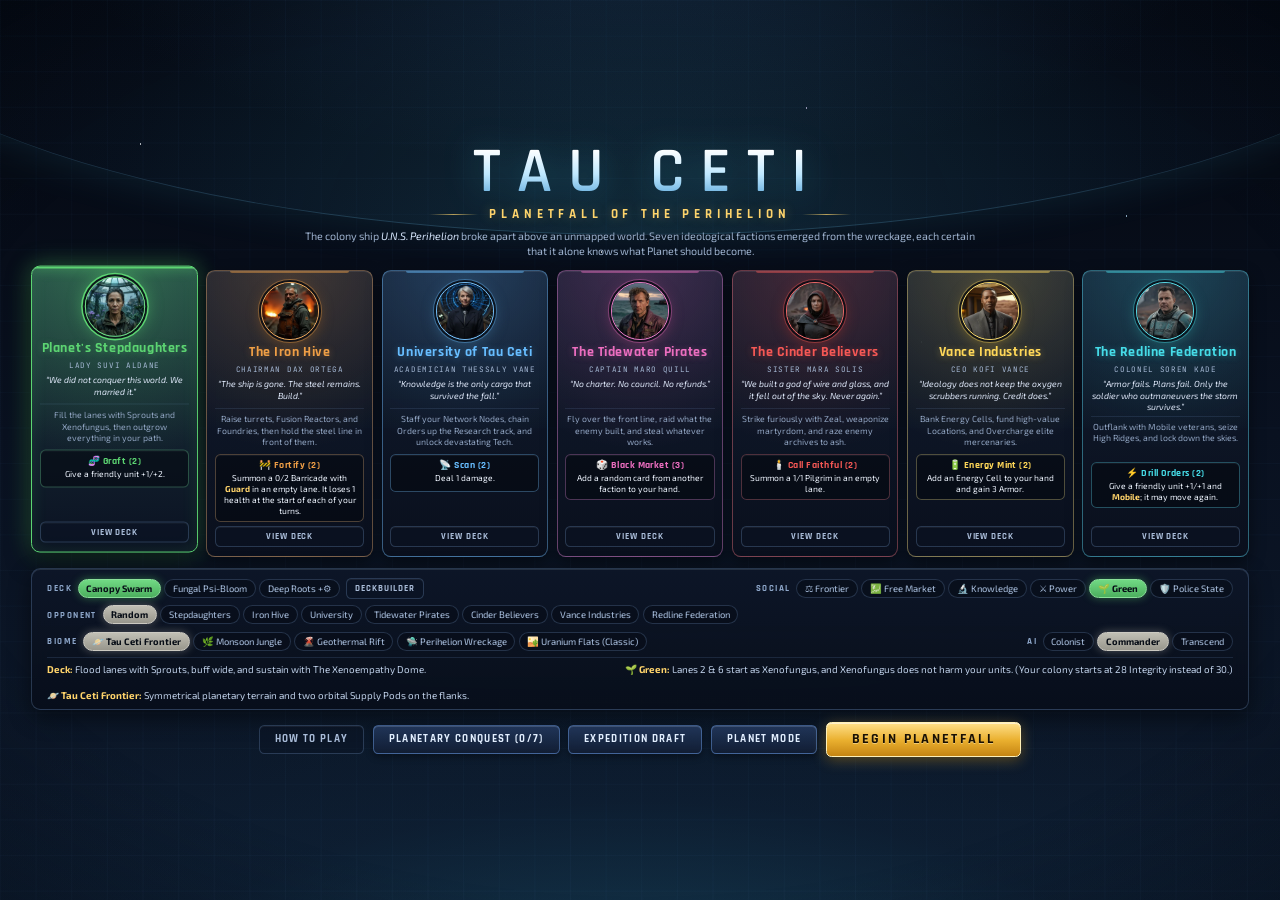
==== commit 18ba7a92: "better AI, new decks, new card, rebalanced" ====
--- a/index.html
+++ b/index.html
@@ -179,6 +179,7 @@
   <script src="js/world.js"></script>
   <script src="js/art.js"></script>
   <script src="js/cards.js"></script>
+  <script src="js/design.js"></script>
   <script src="js/engine.js"></script>
   <script src="js/ai.js"></script>
   <script src="js/decks.js"></script>
--- a/css/style.css
+++ b/css/style.css
@@ -1791,6 +1791,54 @@
   box-shadow: 0 2px 6px rgba(0, 0, 0, 0.7);
   z-index: 4;
 }
+/* ------------------------------------------------------------ Design Workshop picker */
+.dz { width: 146rem; max-width: 100%; }
+.dz h2 { margin-bottom: 0.7rem; }
+.dz-sub { color: var(--muted); margin-bottom: 1.2rem; }
+.dz-sub b { color: var(--research); }
+.dz-body { display: grid; grid-template-columns: 1fr 33rem; gap: 2.6rem; align-items: start; }
+.dz-cols { display: grid; grid-template-columns: repeat(4, 1fr); gap: 1.3rem; }
+.dz-col h3 { margin-top: 0; }
+.dz-col h3 small { font-family: var(--font-body); font-size: 0.72em; font-weight: 500; color: var(--muted); text-transform: none; letter-spacing: 0; }
+.dz-part {
+  display: grid;
+  grid-template-columns: 1fr auto;
+  grid-template-areas: "n p" "b p";
+  column-gap: 0.8rem;
+  width: 100%;
+  margin-bottom: 0.55rem;
+  padding: 0.65rem 1rem 0.7rem 1.1rem;
+  text-align: left;
+  color: var(--ink);
+  font-family: var(--font-body);
+  background: rgba(255, 255, 255, 0.04);
+  border: 1px solid var(--panel-line);
+  border-radius: 0.8rem;
+  cursor: pointer;
+  transition: border-color 0.12s, background 0.12s, box-shadow 0.12s;
+}
+.dz-part:hover:not(:disabled) { border-color: rgba(190, 218, 255, 0.6); background: rgba(255, 255, 255, 0.09); }
+.dz-part.sig { border-left: 0.4rem solid var(--fc); }
+.dz-part.on {
+  border-color: var(--gold);
+  background: rgba(255, 212, 107, 0.14);
+  box-shadow: 0 0 1.1rem rgba(255, 212, 107, 0.28);
+}
+.dz-part.locked { opacity: 0.45; cursor: default; }
+.dz-pn { grid-area: n; font-family: var(--font-display); font-size: 1.55rem; font-weight: 700; letter-spacing: 0.02em; }
+.dz-pb { grid-area: b; font-size: 1.2rem; color: var(--muted); line-height: 1.25; }
+.dz-pp { grid-area: p; align-self: center; font-family: var(--font-mono); font-size: 1.3rem; font-weight: 700; color: var(--energy); white-space: nowrap; }
+.dz-part.locked .dz-pp { color: var(--muted); font-size: 1.1rem; }
+.dz-side { display: flex; flex-direction: column; align-items: center; gap: 1.1rem; }
+.dz-side .card { font-size: 1.7rem; cursor: default; }
+.dz-sum { text-align: center; font-family: var(--font-mono); font-size: 1.15rem; line-height: 1.6; color: var(--muted); }
+.dz-sum b { font-size: 1.55rem; color: var(--energy); }
+.dz-note { text-align: center; font-size: 1.3rem; line-height: 1.35; color: var(--muted); }
+.dz-note.good { color: var(--good); }
+.dz-note.bad { color: #ff8a8a; }
+.dz-kw { font-size: 1.18rem; align-self: stretch; }
+.dz-kw span:nth-child(odd) { font-size: 1.25rem; }
+
 .result { text-align: center; width: 72rem; }
 .result .big { font-size: 8.5rem; line-height: 1.1; filter: drop-shadow(0 0 2rem rgba(255, 212, 107, 0.35)); }
 .result h2 { font-size: 5.6rem; letter-spacing: 0.9rem; margin-bottom: 0.7rem; border: none; padding-bottom: 0; }
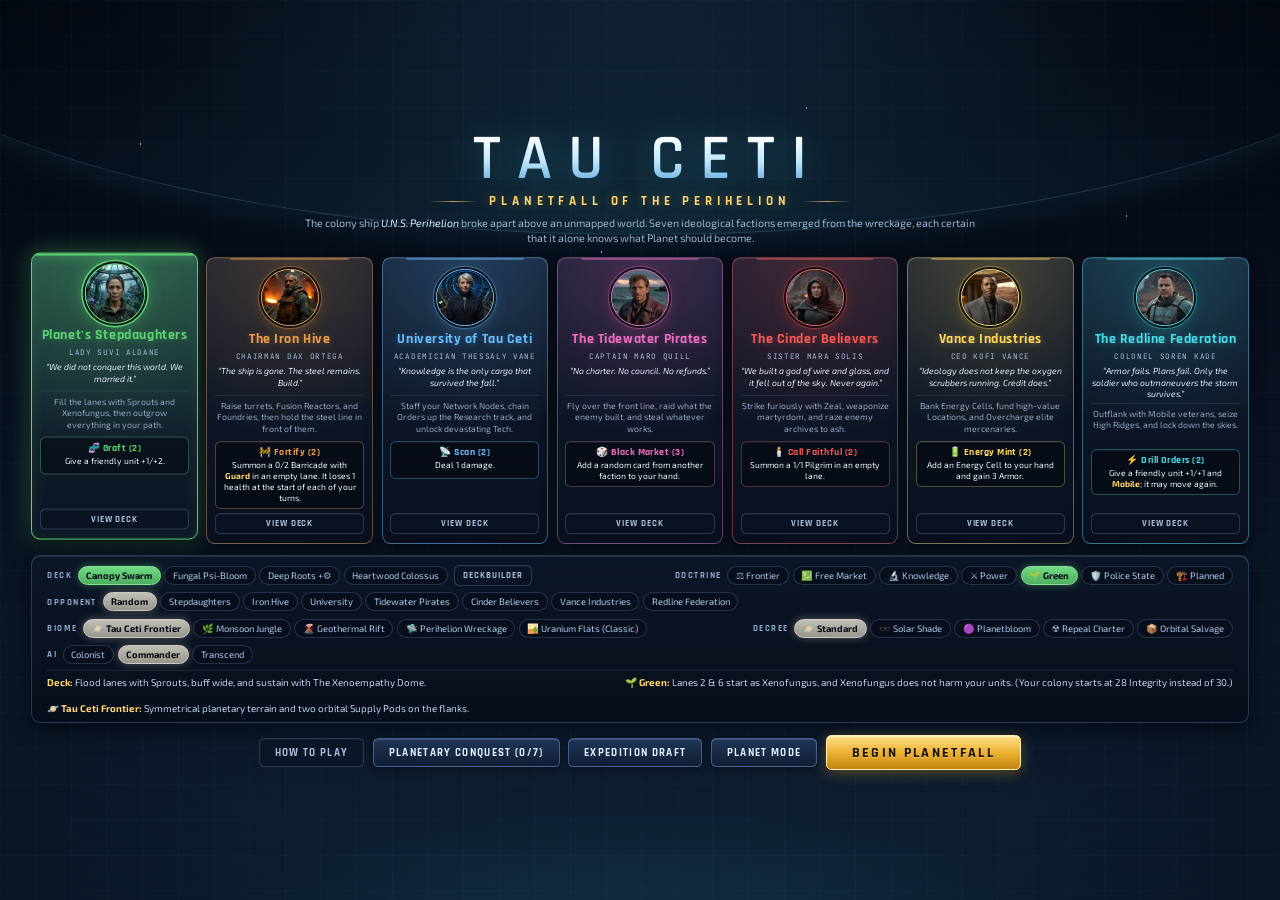
==== commit 9ce29692: "new cards/decks" ====
--- a/index.html
+++ b/index.html
@@ -7,7 +7,7 @@
   <link rel="preconnect" href="https://fonts.googleapis.com">
   <link rel="preconnect" href="https://fonts.gstatic.com" crossorigin>
   <link rel="stylesheet" href="https://fonts.googleapis.com/css2?family=Exo+2:ital,wght@0,400;0,500;0,600;0,700;1,400&family=JetBrains+Mono:wght@500;700&family=Rajdhani:wght@500;600;700&display=swap">
-  <link rel="stylesheet" href="css/style.css?v=3">
+  <link rel="stylesheet" href="css/style.css?v=4">
   <link rel="stylesheet" href="css/planet.css?v=2">
 </head>
 <body>
@@ -35,7 +35,7 @@
           <button id="btn-builder" class="btn ghost small">Deckbuilder</button>
         </div>
         <div class="setup-group">
-          <span class="label">Social</span>
+          <span class="label">Doctrine</span>
           <div id="doc-chips" class="chips"></div>
         </div>
       </div>
@@ -47,6 +47,10 @@
         <div class="setup-group">
           <span class="label">Biome</span>
           <div id="biome-chips" class="chips"></div>
+        </div>
+        <div class="setup-group">
+          <span class="label">Decree</span>
+          <div id="decree-chips" class="chips"></div>
         </div>
         <div class="setup-group">
           <span class="label">AI</span>
@@ -139,6 +143,7 @@
         <div id="lanes"></div>
         <div class="mid-row">
           <div id="hint" class="hint"></div>
+          <button id="archive-btn" class="btn ghost small archive-btn hidden" title="Spend 1 Energy to draw a replacement card and shuffle this back into your deck">↻ Archive (1)</button>
           <button id="end-turn" class="btn end-turn">End Turn</button>
         </div>
       </div>
--- a/css/style.css
+++ b/css/style.css
@@ -1771,6 +1771,21 @@
 .modal-box ul { margin: 0; padding-left: 2.1rem; }
 .modal-actions { display: flex; gap: 1.2rem; justify-content: center; margin-top: 2rem; flex-wrap: wrap; }
 .help { width: 122rem; }
+
+/* the opening-hand choice before the first turn */
+.mull { text-align: center; }
+.mull-row { display: flex; gap: 1.6rem; justify-content: center; flex-wrap: wrap; margin: 1.8rem 0 0.4rem; }
+.mull-card { cursor: pointer; transition: transform 0.12s; }
+.mull-card:hover { transform: translateY(-0.4em); }
+.mull-card.kept { cursor: default; opacity: 0.78; }
+.mull-card.kept:hover { transform: none; }
+.mull-card.out { transform: translateY(0.5em); }
+.mull-card.out > :not(.mull-x) { filter: grayscale(0.85) brightness(0.55); }
+.mull-x {
+  position: absolute; inset: 0 0 58% 0; display: grid; place-items: center; pointer-events: none;
+  font-family: var(--font-display); font-size: 1.5em; font-weight: 700; letter-spacing: 0.08em; text-transform: uppercase;
+  color: var(--gold); text-shadow: 0 0 0.6em #000, 0 0 0.2em #000;
+}
 .help .cols { display: grid; grid-template-columns: 1fr 1fr; gap: 0 3.6rem; }
 .kw-list { display: grid; grid-template-columns: auto 1fr; gap: 0.42rem 1.25rem; font-size: 1.34rem; color: #cbd7e8; line-height: 1.34; }
 .kw-list span:nth-child(odd) { font-family: var(--font-display); font-size: 1.44rem; color: var(--gold); font-weight: 700; white-space: nowrap; }
@@ -1928,7 +1943,7 @@
 .bd-lib .inspector .card { font-size: 1.9rem; }
 .bd-lib .insp-empty { margin-top: 8rem; }
 
-/* faction / pact / social engineering */
+/* faction / pact / doctrine */
 .bd-pool { display: flex; flex-direction: column; gap: 0.75rem; min-width: 0; min-height: 0; }
 .bd-setup {
   flex: none;
@@ -2148,6 +2163,82 @@
 .draft-pack-cards { display: flex; gap: 0.8rem; justify-content: center; flex-wrap: wrap; }
 .draft-pack-cards .card { font-size: 1.08rem; }
 
+/* ------------------------------------------------------------ Archive, Forecast & Modal Order UI */
+.hand .card.archivable {
+  cursor: pointer;
+  box-shadow: 0 0 0 1.5px rgba(76, 216, 255, 0.55), 0 0 1.4rem rgba(76, 216, 255, 0.25), 0 0.5em 1.25em rgba(0, 0, 0, 0.65);
+}
+.hand .card.archivable:hover {
+  transform: translateY(-1.8rem) scale(1.03);
+  z-index: 20;
+}
+.archive-btn {
+  flex: none;
+  border-color: rgba(76, 216, 255, 0.55);
+  color: #b8f3ff;
+  background: linear-gradient(180deg, rgba(24, 62, 92, 0.72), rgba(11, 30, 50, 0.85));
+  box-shadow: 0 0 1.2rem rgba(76, 216, 255, 0.25);
+  white-space: nowrap;
+}
+.archive-btn:hover {
+  border-color: var(--energy);
+  background: linear-gradient(180deg, rgba(38, 102, 146, 0.85), rgba(16, 48, 76, 0.92));
+  box-shadow: 0 0 1.8rem rgba(76, 216, 255, 0.48);
+}
+
+.fc-wrap { width: 76rem; max-width: 92vw; text-align: center; }
+.fc-wrap h2 { color: var(--energy); }
+.fc-row { margin: 1.8rem 0 0.6rem; justify-content: center; gap: 2rem; }
+.fc-choice {
+  cursor: pointer;
+  border-radius: 1rem;
+  transition: transform 0.16s ease, filter 0.16s ease;
+}
+.fc-choice:hover {
+  transform: translateY(-0.7rem) scale(1.04);
+  filter: drop-shadow(0 0 1.6rem rgba(76, 216, 255, 0.55));
+}
+
+.mode-wrap { width: 66rem; max-width: 90vw; text-align: center; }
+.mode-wrap h2 { color: var(--fc); }
+.mode-choices {
+  display: grid;
+  grid-template-columns: repeat(auto-fit, minmax(24rem, 1fr));
+  gap: 1.4rem;
+  margin: 1.8rem 0;
+}
+.mode-card {
+  display: flex;
+  flex-direction: column;
+  align-items: center;
+  gap: 0.7rem;
+  padding: 1.8rem 1.6rem;
+  border-radius: 1.2rem;
+  background:
+    radial-gradient(circle at 50% 0%, color-mix(in srgb, var(--fc) 18%, transparent), transparent 65%),
+    linear-gradient(175deg, rgba(22, 34, 60, 0.94), rgba(10, 17, 32, 0.96));
+  border: 1.5px solid color-mix(in srgb, var(--fc) 45%, rgba(138, 178, 232, 0.28));
+  color: var(--ink);
+  cursor: pointer;
+  text-align: center;
+  font: inherit;
+  box-shadow: inset 0 1px 0 rgba(255, 255, 255, 0.12), 0 0.8rem 2rem rgba(0, 0, 0, 0.45);
+  transition: transform 0.15s ease, border-color 0.15s ease, box-shadow 0.15s ease;
+}
+.mode-card:hover:not(:disabled) {
+  transform: translateY(-0.4rem);
+  border-color: var(--gold);
+  box-shadow: inset 0 1px 0 rgba(255, 240, 190, 0.25), 0 0 2.2rem rgba(255, 212, 107, 0.3);
+}
+.mode-card:disabled, .mode-card.disabled {
+  opacity: 0.4;
+  cursor: not-allowed;
+  filter: grayscale(0.7);
+}
+.mode-icon { font-size: 3rem; line-height: 1; }
+.mode-name { font-family: var(--font-display); font-size: 2rem; font-weight: 700; color: var(--gold); letter-spacing: 0.04em; }
+.mode-text { font-size: 1.35rem; color: #d3dfef; line-height: 1.4; }
+
 /* ------------------------------------------------------------ responsive */
 @media (max-width: 1180px) {
   .faction-list { grid-template-columns: repeat(auto-fit, minmax(22rem, 1fr)); }
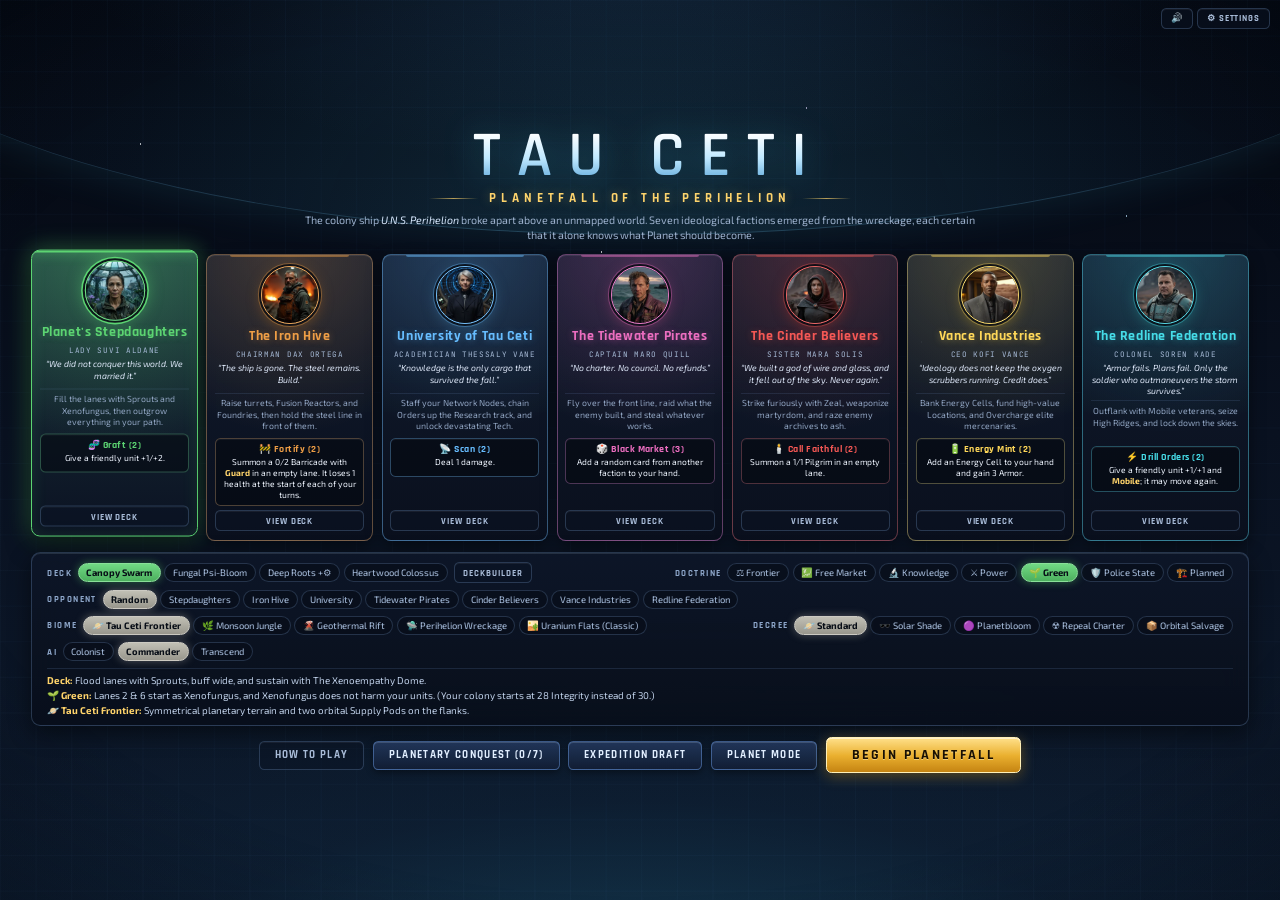
==== commit c6376221: "music" ====
--- a/index.html
+++ b/index.html
@@ -7,7 +7,7 @@
   <link rel="preconnect" href="https://fonts.googleapis.com">
   <link rel="preconnect" href="https://fonts.gstatic.com" crossorigin>
   <link rel="stylesheet" href="https://fonts.googleapis.com/css2?family=Exo+2:ital,wght@0,400;0,500;0,600;0,700;1,400&family=JetBrains+Mono:wght@500;700&family=Rajdhani:wght@500;600;700&display=swap">
-  <link rel="stylesheet" href="css/style.css?v=4">
+  <link rel="stylesheet" href="css/style.css?v=5">
   <link rel="stylesheet" href="css/planet.css?v=2">
 </head>
 <body>
@@ -179,6 +179,11 @@
   </section>
 
   <div id="fx"></div>
+  <div id="top-controls" class="top-controls">
+    <button id="btn-top-mute" class="btn ghost small top-icon-btn" title="Mute / Unmute audio">🔊</button>
+    <button id="btn-settings" class="btn ghost small top-settings-btn" title="Audio & Soundtrack Settings">⚙ Settings</button>
+  </div>
+  <div id="settings-panel" class="settings-panel hidden" role="dialog" aria-label="Audio Settings"></div>
   <div id="modal" class="modal hidden"><div id="modal-box" class="modal-box"></div></div>
 
   <script src="js/world.js"></script>
--- a/css/style.css
+++ b/css/style.css
@@ -396,10 +396,10 @@
   color: #bfd0e8;
   border-top: 1px solid rgba(138, 178, 232, 0.14);
   padding-top: 0.7rem;
-  display: flex;
-  justify-content: space-between;
-  gap: 1.8rem;
-  flex-wrap: wrap;
+  /* one line each for deck, doctrine, biome and Decree, always in that order, so nothing moves when a text gets longer */
+  display: flex;
+  flex-direction: column;
+  gap: 0.45rem;
 }
 .setup-desc span b { color: var(--gold); }
 .label {
@@ -2239,6 +2239,172 @@
 .mode-name { font-family: var(--font-display); font-size: 2rem; font-weight: 700; color: var(--gold); letter-spacing: 0.04em; }
 .mode-text { font-size: 1.35rem; color: #d3dfef; line-height: 1.4; }
 
+/* ------------------------------------------------------------ Top-right Audio & Settings Popover */
+.top-row { padding-right: 17.5rem; }
+.bd-top { padding-right: 17.5rem; }
+
+.top-controls {
+  position: fixed;
+  top: 1.05rem;
+  right: 1.4rem;
+  z-index: 85;
+  display: flex;
+  align-items: center;
+  gap: 0.55rem;
+}
+.top-icon-btn,
+.top-settings-btn {
+  background: linear-gradient(180deg, rgba(16, 26, 48, 0.88), rgba(8, 14, 28, 0.94));
+  backdrop-filter: blur(10px);
+  border: 1px solid rgba(138, 178, 232, 0.3);
+  box-shadow: 0 0.45rem 1.4rem rgba(0, 0, 0, 0.5);
+  color: var(--ink);
+}
+.top-icon-btn { min-width: 3.4rem; padding-left: 0.6rem; padding-right: 0.6rem; font-size: 1.45rem; }
+.top-icon-btn.muted { color: #ff9a9a; border-color: rgba(255, 110, 110, 0.45); }
+.top-settings-btn.on {
+  border-color: var(--gold);
+  color: var(--gold);
+  box-shadow: 0 0 1.4rem rgba(255, 212, 107, 0.3), 0 0.45rem 1.4rem rgba(0, 0, 0, 0.55);
+}
+
+.settings-panel {
+  position: fixed;
+  top: 5.1rem;
+  right: 1.4rem;
+  z-index: 90;
+  width: 33.5rem;
+  max-width: calc(100vw - 2.8rem);
+  max-height: calc(100vh - 7rem);
+  overflow-y: auto;
+  background: linear-gradient(175deg, rgba(16, 27, 50, 0.96) 0%, rgba(8, 14, 28, 0.98) 100%);
+  backdrop-filter: blur(16px);
+  border: 1.5px solid rgba(138, 178, 232, 0.34);
+  border-radius: 1.25rem;
+  padding: 1.35rem 1.45rem;
+  box-shadow: inset 0 1px 0 rgba(255, 255, 255, 0.14), 0 1.4rem 3.8rem rgba(0, 0, 0, 0.72);
+  display: flex;
+  flex-direction: column;
+  gap: 1.1rem;
+}
+.settings-panel.hidden { display: none; }
+.set-head {
+  display: flex;
+  align-items: center;
+  justify-content: space-between;
+  border-bottom: 1px solid rgba(138, 178, 232, 0.18);
+  padding-bottom: 0.7rem;
+}
+.set-title {
+  font-family: var(--font-display);
+  font-size: 1.75rem;
+  font-weight: 700;
+  letter-spacing: 0.08em;
+  text-transform: uppercase;
+  color: var(--gold);
+}
+.set-close {
+  background: transparent;
+  border: 1px solid rgba(138, 178, 232, 0.22);
+  color: var(--muted);
+  border-radius: 0.55rem;
+  width: 2.6rem;
+  height: 2.6rem;
+  font-size: 1.3rem;
+  cursor: pointer;
+  display: grid;
+  place-items: center;
+}
+.set-close:hover { color: var(--ink); border-color: rgba(185, 215, 255, 0.45); background: rgba(255, 255, 255, 0.06); }
+
+.set-group { display: flex; flex-direction: column; gap: 0.7rem; }
+.set-row { display: flex; align-items: center; gap: 0.75rem; }
+.set-mute {
+  width: 3rem;
+  height: 3rem;
+  flex: none;
+  border-radius: 0.65rem;
+  border: 1px solid rgba(138, 178, 232, 0.28);
+  background: rgba(255, 255, 255, 0.05);
+  color: var(--ink);
+  font-size: 1.45rem;
+  cursor: pointer;
+  display: grid;
+  place-items: center;
+}
+.set-mute:hover { border-color: var(--energy); background: rgba(76, 216, 255, 0.14); }
+.set-mute.off { opacity: 0.55; border-color: rgba(255, 110, 110, 0.4); }
+.set-lbl {
+  font-family: var(--font-display);
+  font-size: 1.38rem;
+  font-weight: 600;
+  letter-spacing: 0.05em;
+  text-transform: uppercase;
+  color: #bfd0e8;
+  width: 4.8rem;
+  flex: none;
+}
+.set-range {
+  flex: 1;
+  min-width: 0;
+  accent-color: var(--energy);
+  cursor: pointer;
+  height: 0.55rem;
+}
+.set-val {
+  font-family: var(--font-mono);
+  font-size: 1.15rem;
+  color: var(--energy);
+  width: 3.9rem;
+  text-align: right;
+  flex: none;
+}
+
+.set-now {
+  display: flex;
+  align-items: center;
+  justify-content: space-between;
+  gap: 0.8rem;
+  padding: 0.8rem 1rem;
+  border-radius: 0.85rem;
+  background: rgba(76, 216, 255, 0.08);
+  border: 1px solid rgba(76, 216, 255, 0.24);
+}
+.set-now-meta { display: flex; flex-direction: column; min-width: 0; gap: 0.12rem; }
+.set-now-kicker { font-family: var(--font-mono); font-size: 0.96rem; text-transform: uppercase; letter-spacing: 0.08em; color: var(--energy); }
+.set-now-name { font-family: var(--font-display); font-size: 1.55rem; font-weight: 700; color: var(--ink); white-space: nowrap; overflow: hidden; text-overflow: ellipsis; }
+.set-now-sub { font-size: 1.14rem; color: var(--muted); white-space: nowrap; overflow: hidden; text-overflow: ellipsis; }
+.set-skip { display: flex; gap: 0.4rem; flex: none; }
+.set-skip .btn { padding: 0.4rem 0.7rem; font-size: 1.2rem; }
+
+.set-tracks {
+  display: flex;
+  flex-direction: column;
+  gap: 0.34rem;
+}
+.set-track {
+  display: flex;
+  align-items: center;
+  gap: 0.65rem;
+  width: 100%;
+  text-align: left;
+  padding: 0.52rem 0.78rem;
+  border-radius: 0.65rem;
+  border: 1px solid rgba(138, 178, 232, 0.12);
+  background: rgba(255, 255, 255, 0.035);
+  color: var(--ink);
+  font: inherit;
+  cursor: pointer;
+  transition: background 0.12s, border-color 0.12s;
+}
+.set-track:hover { background: rgba(255, 255, 255, 0.09); border-color: rgba(138, 178, 232, 0.32); }
+.set-track.active { border-color: rgba(76, 216, 255, 0.42); background: rgba(76, 216, 255, 0.1); }
+.set-track.on { border-color: var(--gold); background: rgba(255, 212, 107, 0.13); }
+.set-track.auto-row { margin-bottom: 0.25rem; }
+.st-dot { font-family: var(--font-mono); color: var(--gold); width: 1.2rem; text-align: center; flex: none; }
+.st-name { font-size: 1.28rem; font-weight: 600; flex: 1; white-space: nowrap; overflow: hidden; text-overflow: ellipsis; }
+.st-sub { font-size: 1.06rem; color: var(--muted); white-space: nowrap; overflow: hidden; text-overflow: ellipsis; max-width: 12.5rem; }
+
 /* ------------------------------------------------------------ responsive */
 @media (max-width: 1180px) {
   .faction-list { grid-template-columns: repeat(auto-fit, minmax(22rem, 1fr)); }
